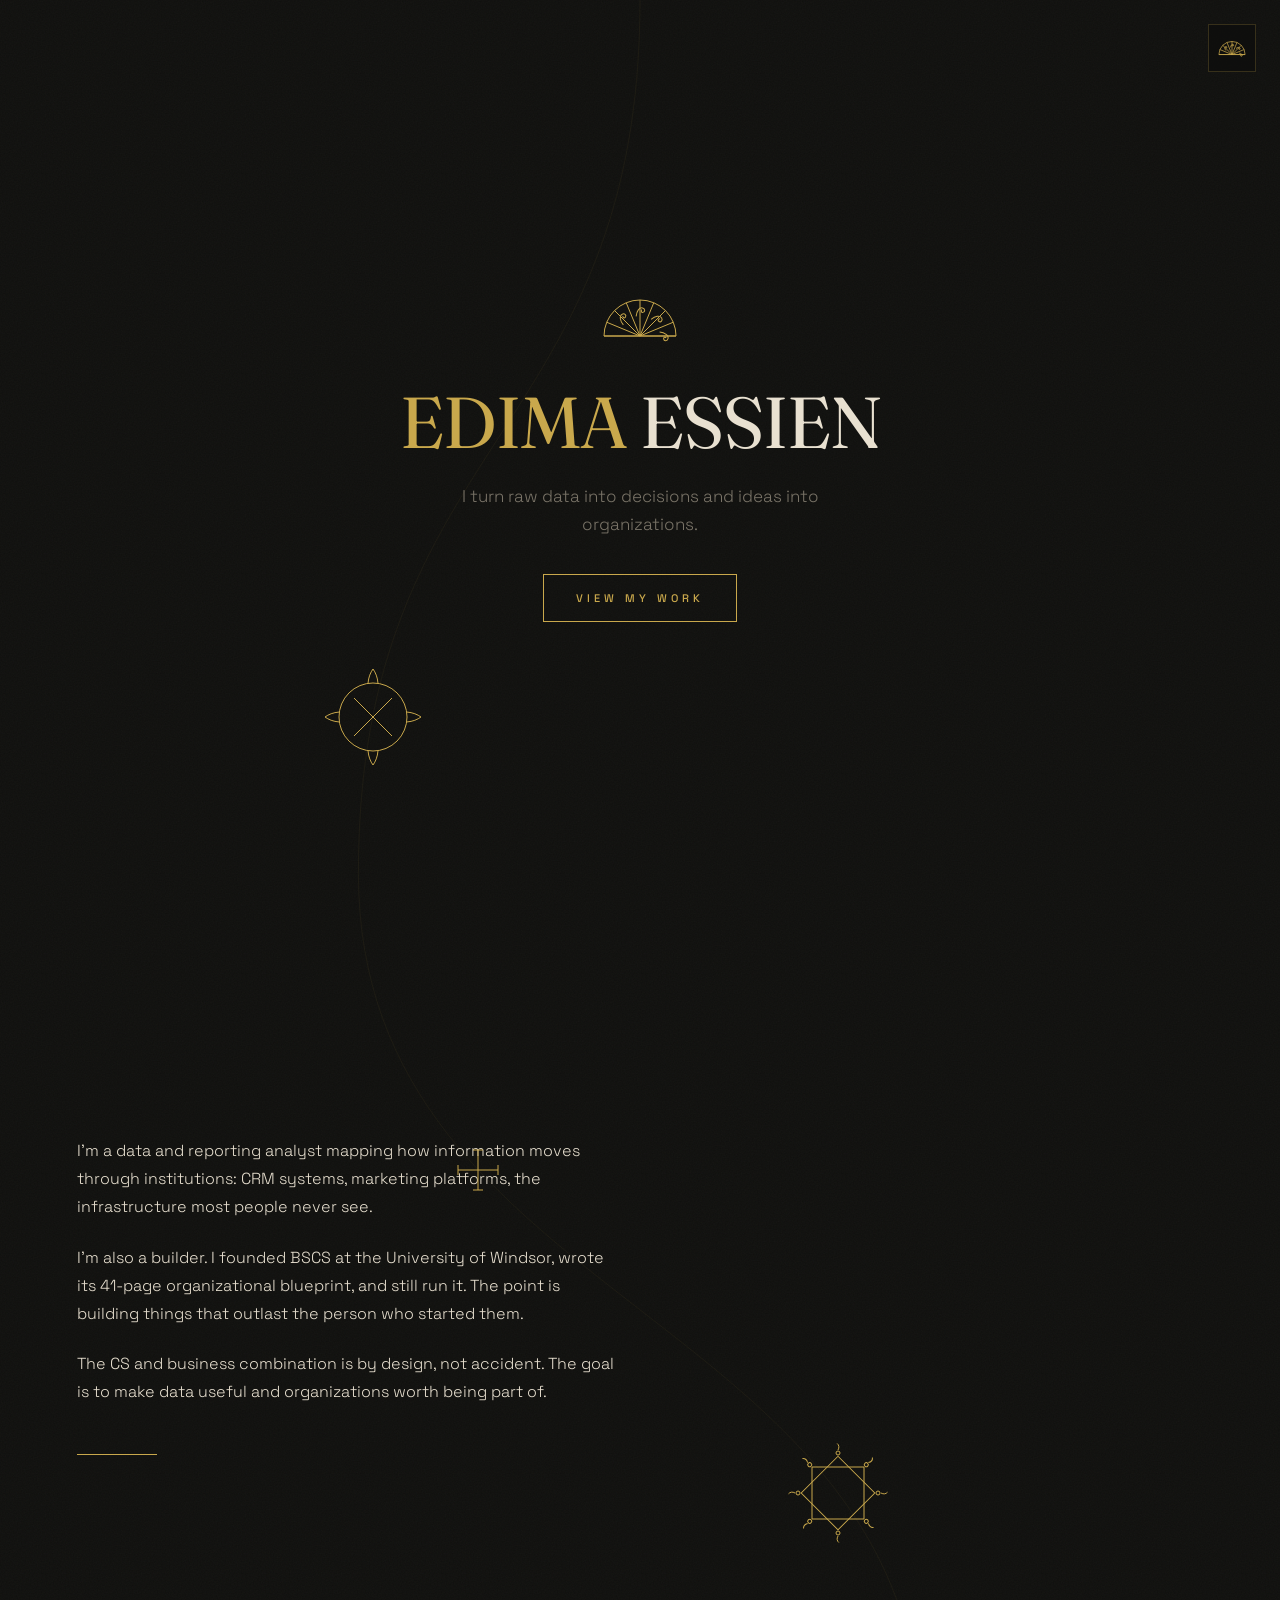
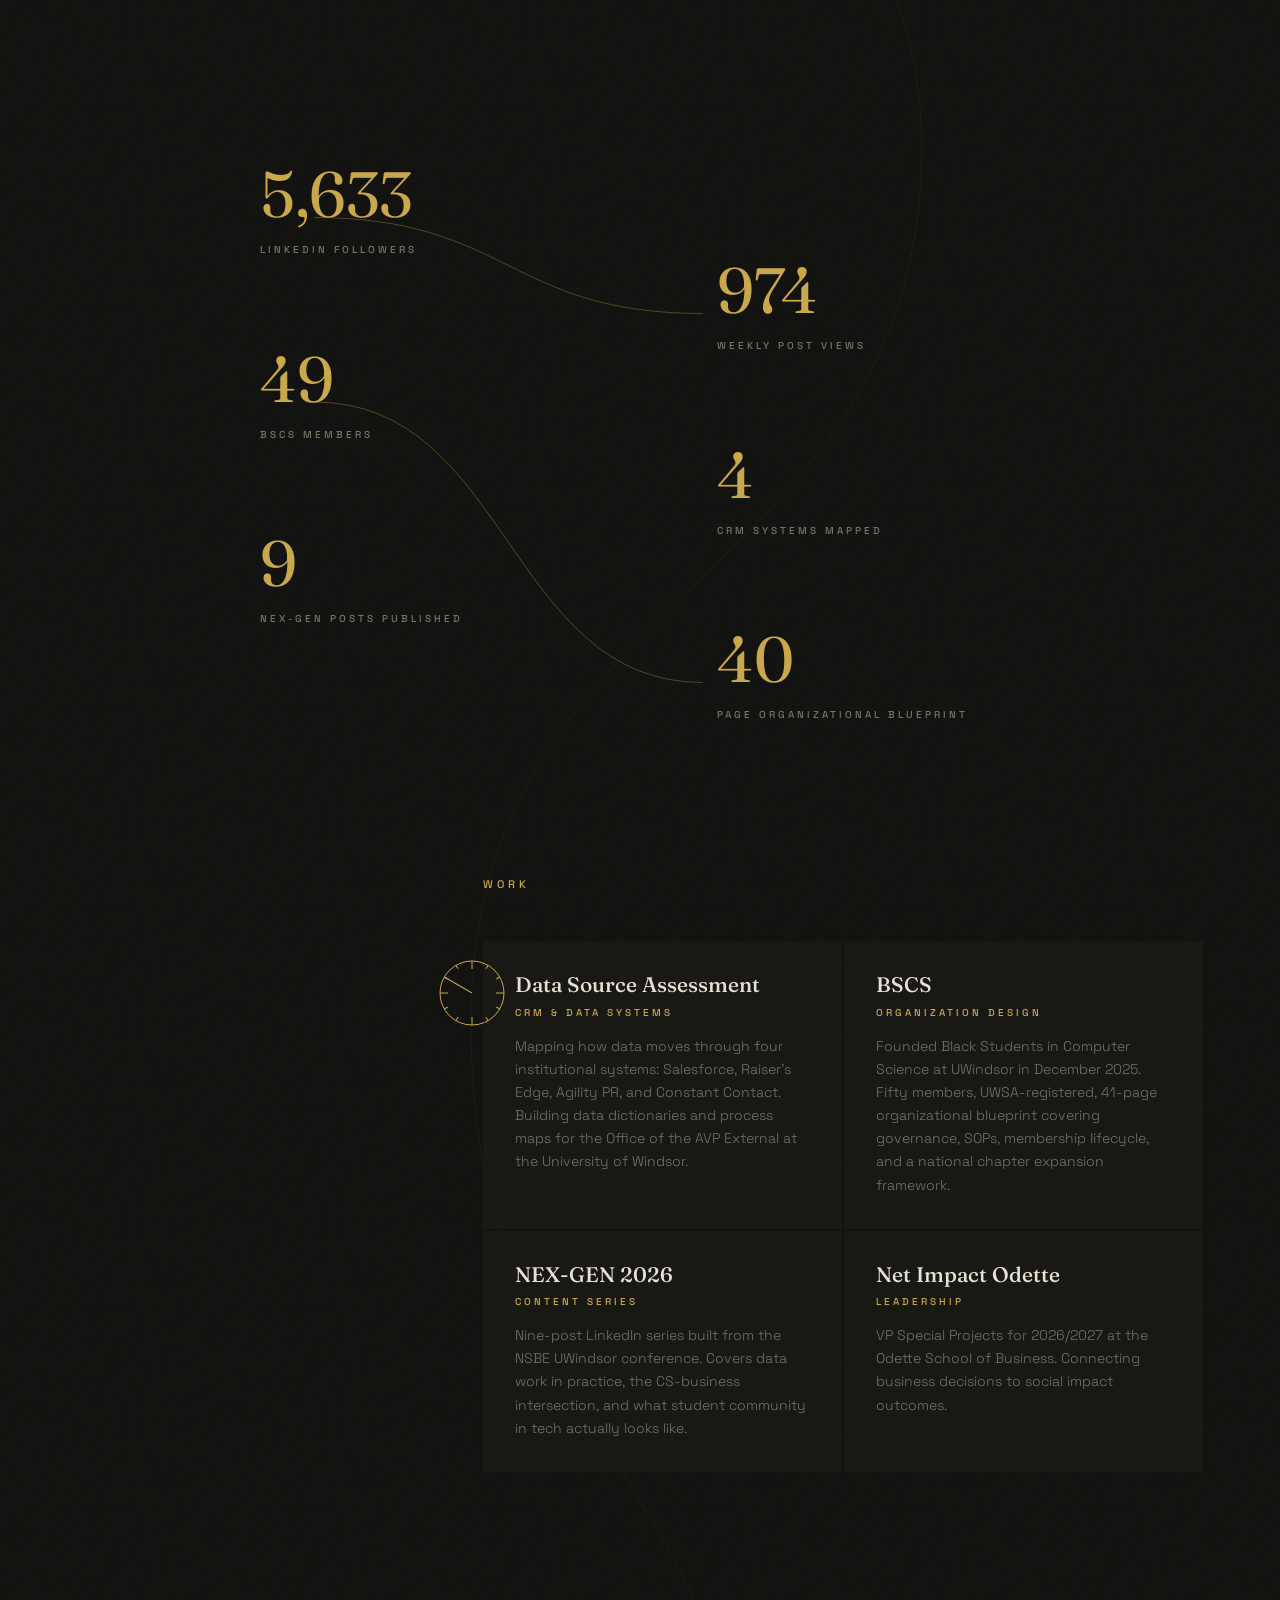
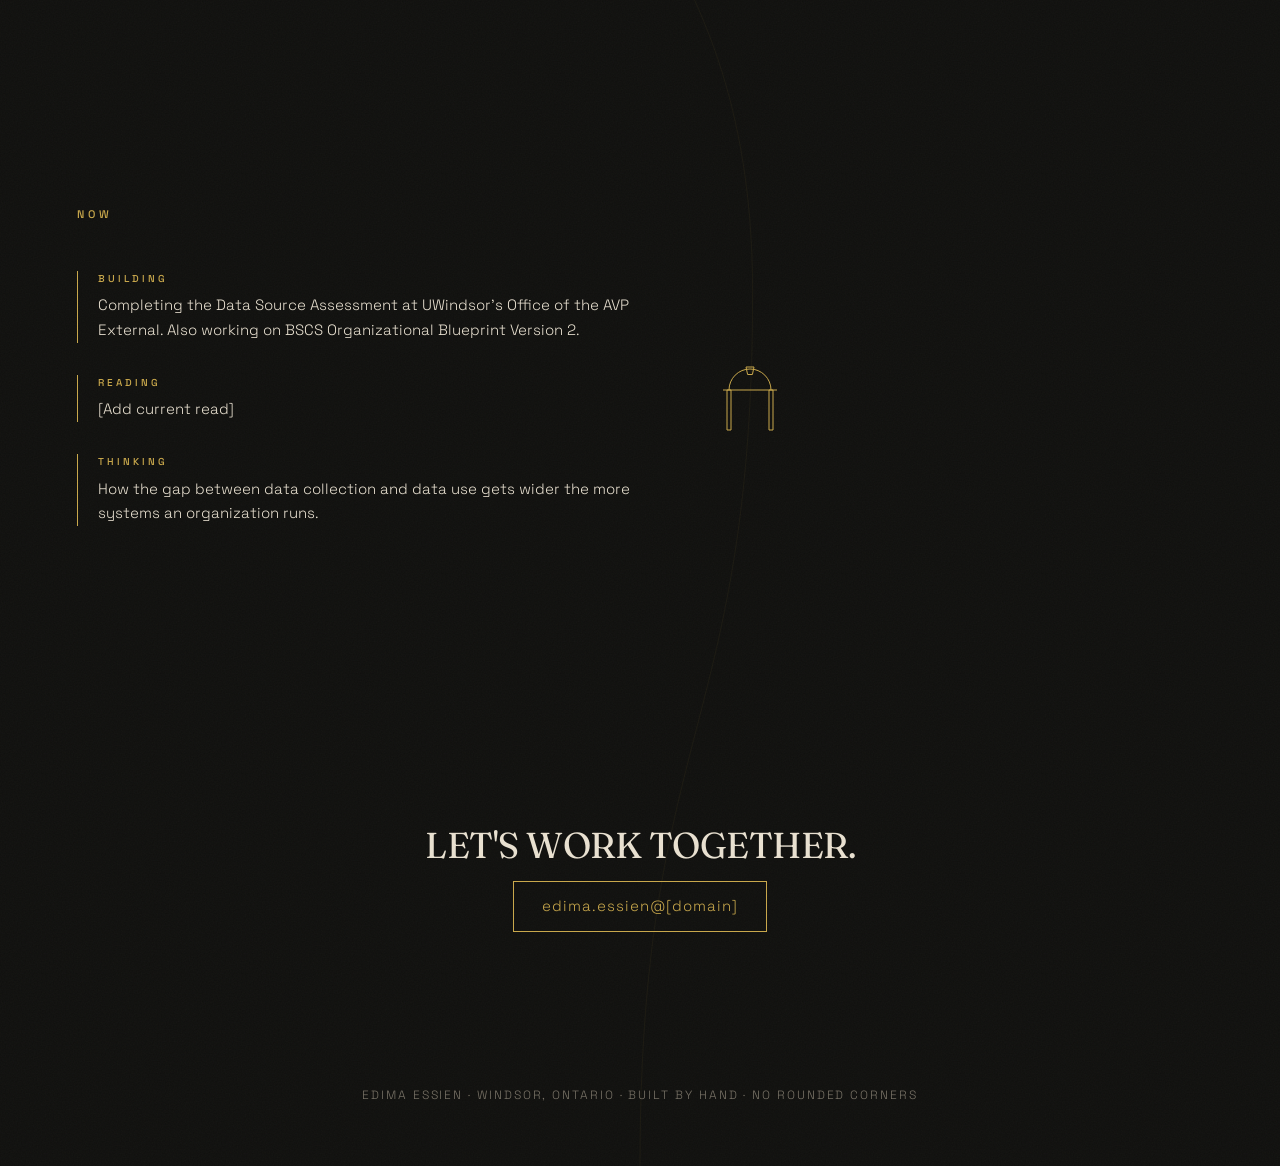
==== index.html @ 9f4f2f3f "Add files via upload" ====
<!DOCTYPE html>
<html lang="en">
<head>
<meta charset="UTF-8">
<meta name="viewport" content="width=device-width, initial-scale=1.0">
<title>Edima Essien — Data &amp; Strategy</title>
<meta name="description" content="Edima Essien. Data & Reporting Analyst, founder of BSCS, BComm Honours + Computer Science Co-op at the University of Windsor.">
<link rel="preconnect" href="https://fonts.googleapis.com">
<link rel="preconnect" href="https://fonts.gstatic.com" crossorigin>
<link rel="stylesheet" href="style.css">
<link href="https://fonts.googleapis.com/css2?family=Fraunces:ital,opsz,wght@0,9..144,300;0,9..144,400;0,9..144,500;0,9..144,600;1,9..144,300;1,9..144,400;1,9..144,500&family=Space+Grotesk:wght@300;400;500;600&display=swap" rel="stylesheet">
<style>
  :root{
    --bg:#0F0F0D;
    --gold:#C9A84C;
    --ink:#E8E0D0;
    --dim:#7A7468;
    --card:#181814;
    --card-hover:#1E1E18;
  }
  *,*::before,*::after{box-sizing:border-box;border-radius:0 !important;}
  html{scroll-behavior:smooth;}
  body{
    margin:0;
    background-color:var(--bg);
    /* grain — exact spec */
    background-image:url("data:image/svg+xml,%3Csvg xmlns='http://www.w3.org/2000/svg' width='200' height='200'%3E%3Cfilter id='n'%3E%3CfeTurbulence type='fractalNoise' baseFrequency='0.75' numOctaves='4' stitchTiles='stitch'/%3E%3C/filter%3E%3Crect width='200' height='200' filter='url(%23n)' opacity='0.035'/%3E%3C/svg%3E");
    background-repeat:repeat;
    background-size:200px 200px;
    color:var(--ink);
    font-family:'Space Grotesk',sans-serif;
    font-weight:300;
    font-size:16px;
    line-height:1.65;
    overflow-x:hidden;
  }
  ::selection{background:var(--gold);color:var(--bg);}
  a{color:var(--gold);text-decoration:none;}
  :focus-visible{outline:1px solid var(--gold);outline-offset:4px;}

  /* ================= ORNAMENTS ================= */
  /* spine-mounted ornaments: hidden until activated; every stroked element
     carries pathLength="100" and an inline per-element transition that
     encodes its draw delay + duration, so each ornament stages itself. */
  #ornament-layer{
    position:absolute;top:0;left:0;width:100%;height:0;
    z-index:2;pointer-events:none;
  }
  .ornament{
    position:absolute;
    transform:translate(-50%,-50%);
    opacity:0;
  }
  .ornament.active{opacity:1;}
  .ornament svg, .o-inflow svg{width:100%;height:100%;display:block;overflow:visible;}
  .ornament .dr, .o-inflow .dr{
    stroke-dasharray:100;
    stroke-dashoffset:100;
  }
  .ornament.active .dr, .o-inflow.active .dr{
    stroke-dashoffset:0;
  }
  #ornament-about{width:72px;height:72px;}
  #ornament-work{width:76px;height:76px;}
  #ornament-now{width:70px;height:70px;}
  #ornament-contact{width:70px;height:70px;}
  /* hero ornament: in document flow, draws on load */
  #ornament-hero{width:80px;height:80px;margin:0 auto 28px;opacity:1;}

  /* ================= LAYOUT ================= */
  #page-content{position:relative;z-index:1;}
  section{
    display:flex;
    align-items:center;
    min-height:88vh;
    padding:9vh 6vw;
  }
  section[data-align="left"]{justify-content:flex-start;}
  section[data-align="right"]{justify-content:flex-end;}
  section[data-align="center"]{justify-content:center;}

  .label{
    font-size:11px;font-weight:500;letter-spacing:4px;
    color:var(--gold);margin:0 0 48px;text-transform:uppercase;
  }

  /* ================= HERO ================= */
  #hero{
    min-height:100dvh;
    flex-direction:column;
    justify-content:center;
    text-align:center;
  }
  #hero h1{
    font-family:'Fraunces',serif;
    font-optical-sizing:auto;
    font-weight:400;
    font-size:clamp(40px,9.5vw,72px);
    letter-spacing:-1px;
    line-height:1;
    margin:0;
    white-space:nowrap;
  }
  #hero h1 .nm{display:inline-block;}
  #hero h1 .nm-l{color:var(--gold);animation:fromCenterL .7s ease-out both;}
  #hero h1 .nm-r{color:var(--ink);animation:fromCenterR .7s ease-out both;}
  @keyframes fromCenterL{from{opacity:0;transform:translateX(36px);}to{opacity:1;transform:translateX(0);}}
  @keyframes fromCenterR{from{opacity:0;transform:translateX(-36px);}to{opacity:1;transform:translateX(0);}}
  .tagline{
    margin:24px auto 0;
    max-width:460px;
    font-size:17px;
    color:var(--dim);
    animation:fadeUp .7s ease-out .5s both;
  }
  .cta{
    display:inline-block;
    margin-top:36px;
    font-size:11px;font-weight:500;letter-spacing:4px;
    border:1px solid var(--gold);
    color:var(--gold);
    padding:14px 32px;
    background:transparent;
    transition:background 160ms ease,color 160ms ease;
    animation:fadeUp .7s ease-out .9s both;
  }
  .cta:hover{background:var(--gold);color:var(--bg);}
  @keyframes fadeUp{from{opacity:0;transform:translateY(16px);}to{opacity:1;transform:translateY(0);}}

  /* ================= ABOUT ================= */
  #about .inner{max-width:540px;}
  #about p{margin:0 0 1.4em;font-size:16px;line-height:1.75;}
  #about p:last-of-type{margin-bottom:0;}
  .rule{
    width:80px;height:1px;border:0;
    background:var(--gold);opacity:.2;
    margin:48px 0 0;
  }

  /* ================= STATS ================= */
  #stats{min-height:60vh;padding-top:6vh;padding-bottom:6vh;}
  .stats-wrap{
    position:relative;
    width:min(760px,100%);
    display:flex;
    gap:clamp(48px,12vw,160px);
  }
  #stats-connectors{
    position:absolute;top:0;left:0;
    pointer-events:none;overflow:visible;z-index:0;
  }
  #stats-connectors path{
    stroke:var(--gold);stroke-width:1;fill:none;opacity:.35;
    stroke-dasharray:100;stroke-dashoffset:100;
  }
  #stats-connectors.active path{
    stroke-dashoffset:0;
    transition:stroke-dashoffset .9s ease-out .35s;
  }
  .scol{display:flex;flex-direction:column;gap:72px;flex:1;position:relative;z-index:1;}
  .scol-2{margin-top:96px;} /* column 2 offset down by half a row */
  .stat .numline{white-space:nowrap;}
  .stat .num,.stat .suf{
    font-family:'Fraunces',serif;font-weight:400;
    font-size:64px;line-height:1;color:var(--gold);
  }
  .stat .suf{opacity:0;transition:opacity .3s ease;}
  .stat.done .suf{opacity:1;} /* + appears only after the count completes */
  .slabel{
    margin:10px 0 0;font-size:10px;font-weight:500;
    letter-spacing:3px;color:var(--dim);text-transform:uppercase;
  }
  #ornament-stats{width:48px;height:48px;}

  /* ================= WORK ================= */
  #work .inner{width:min(720px,100%);}
  .grid{
    display:grid;
    grid-template-columns:1fr 1fr;
    gap:2px; /* the gaps ARE the borders */
  }
  .card{
    background:var(--card);
    padding:32px;
    position:relative;
    transition:background .25s ease;
  }
  .card:hover{background:var(--card-hover);}
  .card::after{
    content:"";
    position:absolute;inset:0;
    border:1px solid var(--gold);
    opacity:0;
    pointer-events:none;
    clip-path:polygon(50% 50%,0 0,0 0,0 0,0 0,0 0);
  }
  .card:hover::after{opacity:1;animation:trace .4s linear forwards;}
  @keyframes trace{
    0%  {clip-path:polygon(50% 50%,0 0,0 0,0 0,0 0,0 0);}
    25% {clip-path:polygon(50% 50%,0 0,100% 0,100% 0,100% 0,100% 0);}
    50% {clip-path:polygon(50% 50%,0 0,100% 0,100% 100%,100% 100%,100% 100%);}
    75% {clip-path:polygon(50% 50%,0 0,100% 0,100% 100%,0 100%,0 100%);}
    100%{clip-path:polygon(50% 50%,0 0,100% 0,100% 100%,0 100%,0 0);}
  }
  .card h3{
    font-family:'Fraunces',serif;font-weight:500;
    font-size:21px;color:var(--ink);margin:0;
  }
  .card .cat{
    font-size:10px;font-weight:500;letter-spacing:3px;
    color:var(--gold);margin:8px 0 14px;text-transform:uppercase;
  }
  .card p{font-size:14px;color:var(--dim);line-height:1.65;margin:0;}

  /* ================= NOW ================= */
  #now .inner{max-width:560px;width:100%;}
  .now-item{
    border-left:1px solid var(--gold);
    padding-left:20px;
    margin-bottom:32px;
  }
  .now-item:last-child{margin-bottom:0;}
  .now-item .nlabel{
    font-size:10px;font-weight:500;letter-spacing:3px;
    color:var(--gold);margin:0 0 6px;text-transform:uppercase;
  }
  .now-item .ntext{font-size:15px;color:var(--ink);margin:0;}

  /* ================= CONTACT ================= */
  #contact{
    flex-direction:column;
    justify-content:center;
    text-align:center;
    min-height:0;
    padding-top:64px;
    padding-bottom:64px;
  }
  #contact h2{
    font-family:'Fraunces',serif;font-weight:400;
    font-size:36px;letter-spacing:-.5px;
    color:var(--ink);margin:0 0 16px;
  }
  .email{
    display:inline-block;
    font-size:15px;letter-spacing:1px;
    border:1px solid var(--gold);
    color:var(--gold);
    padding:12px 28px;
    transition:background 160ms ease,color 160ms ease;
  }
  .email:hover{background:var(--gold);color:var(--bg);}

  footer{
    position:relative;z-index:1;text-align:center;
    padding:10vh 6vw 60px;font-size:12px;
    letter-spacing:.16em;text-transform:uppercase;color:var(--dim);
  }

  /* ================= SCROLL ENTRANCE ================= */
  html.js .rv{
    opacity:0;
    transform:translateY(24px);
    transition:opacity .7s ease-out,transform .7s ease-out;
  }
  html.js section.in .rv{
    opacity:1;
    transform:translateY(0);
  }

  /* ================= MOBILE ================= */
  @media (max-width:767px){
    #live-spine{stroke-width:1px;}
    .ornament{transform:translate(-50%,-50%) scale(.72);}
    #ornament-hero{width:64px;height:64px;}
    section{padding-left:22vw;padding-right:5vw;min-height:0;padding-top:12vh;padding-bottom:12vh;}
    section[data-align]{justify-content:flex-start;}
    #hero{min-height:100dvh;align-items:flex-start;text-align:left;padding-left:22vw;}
    #hero h1{white-space:normal;}
    #ornament-hero{margin:0 0 28px;}
    .tagline{margin-left:0;}
    .grid{grid-template-columns:1fr;}
    .stat .num,.stat .suf{font-size:44px;}
    .scol{gap:48px;}
    .scol-2{margin-top:64px;}
    .stats-wrap{gap:28px;}
    #contact{align-items:flex-start;text-align:left;}
  }
  @media (max-width:520px){
    section{padding-left:18vw;}
    #hero{padding-left:18vw;}
  }
  @media (prefers-reduced-motion:reduce){
    html{scroll-behavior:auto;}
    .nm-l,.nm-r,.tagline,.cta{animation:none !important;}
    .ornament,.o-inflow{opacity:1 !important;}
    .ornament .dr,.o-inflow .dr{
      stroke-dashoffset:0 !important;
      transition:none !important;
    }
    html.js .rv{opacity:1;transform:none;transition:none;}
    #stats-connectors path{stroke-dashoffset:0 !important;transition:none !important;}
    .stat .suf{transition:none;}
    .card:hover::after{animation:none;clip-path:none;}
  }
</style>
</head>
<body>

<svg id="spine" style="position:absolute;top:0;left:0;width:100%;pointer-events:none;z-index:0;overflow:visible" aria-hidden="true">
  <path id="ghost-spine" fill="none" stroke="#C9A84C" stroke-width="1" opacity="0.06" d=""/>
  <path id="live-spine" fill="none" stroke="#C9A84C" stroke-width="1.5" d=""/>
</svg>

<div id="ornament-layer" aria-hidden="true">
  <div class="ornament" id="ornament-about"></div>
  <div class="ornament" id="ornament-stats"></div>
  <div class="ornament" id="ornament-work"></div>
  <div class="ornament" id="ornament-now"></div>
  <div class="ornament" id="ornament-contact"></div>
</div>

<main id="page-content" style="position:relative;z-index:1">

  <!-- HERO -->
  <section id="hero" data-align="center">
    <div class="o-inflow" id="ornament-hero" aria-hidden="true"></div>
    <h1><span class="nm nm-l">EDIMA</span> <span class="nm nm-r">ESSIEN</span></h1>
    <p class="tagline">I turn raw data into decisions and ideas into organizations.</p>
    <a class="cta" href="#work">VIEW MY WORK</a>
  </section>

  <!-- ABOUT -->
  <section id="about" data-align="left">
    <div class="inner">
      <p class="rv">I'm a data and reporting analyst mapping how information moves through institutions: CRM systems, marketing platforms, the infrastructure most people never see.</p>
      <p class="rv">I'm also a builder. I founded BSCS at the University of Windsor, wrote its 41-page organizational blueprint, and still run it. The point is building things that outlast the person who started them.</p>
      <p class="rv">The CS and business combination is by design, not accident. The goal is to make data useful and organizations worth being part of.</p>
      <hr class="rule rv">
    </div>
  </section>

  <!-- STATS -->
  <section id="stats" data-align="center">
    <div class="stats-wrap">
      <svg id="stats-connectors" aria-hidden="true" xmlns="http://www.w3.org/2000/svg"></svg>
      <div class="scol scol-1">
        <div class="stat rv" id="s-followers" data-target="5786">
          <p class="numline"><span class="num">0</span><span class="suf"></span></p>
          <p class="slabel">LinkedIn Followers</p>
        </div>
        <div class="stat rv" id="s-members" data-target="50">
          <p class="numline"><span class="num">0</span><span class="suf">+</span></p>
          <p class="slabel">BSCS Members</p>
        </div>
        <div class="stat rv" id="s-nexgen" data-target="9">
          <p class="numline"><span class="num">0</span><span class="suf"></span></p>
          <p class="slabel">NEX-GEN Posts Published</p>
        </div>
      </div>
      <div class="scol scol-2">
        <div class="stat rv" id="s-views" data-target="1000">
          <p class="numline"><span class="num">0</span><span class="suf">+</span></p>
          <p class="slabel">Weekly Post Views</p>
        </div>
        <div class="stat rv" id="s-crm" data-target="4">
          <p class="numline"><span class="num">0</span><span class="suf"></span></p>
          <p class="slabel">CRM Systems Mapped</p>
        </div>
        <div class="stat rv" id="s-blueprint" data-target="41">
          <p class="numline"><span class="num">0</span><span class="suf"></span></p>
          <p class="slabel">Page Organizational Blueprint</p>
        </div>
      </div>
    </div>
  </section>

  <!-- WORK -->
  <section id="work" data-align="right">
    <div class="inner">
      <p class="label rv">Work</p>
      <div class="grid">
        <div class="card rv">
          <h3>Data Source Assessment</h3>
          <p class="cat">CRM &amp; Data Systems</p>
          <p>Mapping how data moves through four institutional systems: Salesforce, Raiser's Edge, Agility PR, and Constant Contact. Building data dictionaries and process maps for the Office of the AVP External at the University of Windsor.</p>
        </div>
        <div class="card rv">
          <h3>BSCS</h3>
          <p class="cat">Organization Design</p>
          <p>Founded Black Students in Computer Science at UWindsor in December 2025. Fifty members, UWSA-registered, 41-page organizational blueprint covering governance, SOPs, membership lifecycle, and a national chapter expansion framework.</p>
        </div>
        <div class="card rv">
          <h3>NEX-GEN 2026</h3>
          <p class="cat">Content Series</p>
          <p>Nine-post LinkedIn series built from the NSBE UWindsor conference. Covers data work in practice, the CS-business intersection, and what student community in tech actually looks like.</p>
        </div>
        <div class="card rv">
          <h3>Net Impact Odette</h3>
          <p class="cat">Leadership</p>
          <p>VP Special Projects for 2026/2027 at the Odette School of Business. Connecting business decisions to social impact outcomes.</p>
        </div>
      </div>
    </div>
  </section>

  <!-- NOW -->
  <section id="now" data-align="left">
    <div class="inner">
      <p class="label rv">Now</p>
      <div class="now-item rv">
        <p class="nlabel">Building</p>
        <p class="ntext">Completing the Data Source Assessment at UWindsor's Office of the AVP External. Also working on BSCS Organizational Blueprint Version 2.</p>
      </div>
      <div class="now-item rv">
        <p class="nlabel">Reading</p>
        <p class="ntext">[Add current read]</p>
      </div>
      <div class="now-item rv">
        <p class="nlabel">Thinking</p>
        <p class="ntext">How the gap between data collection and data use gets wider the more systems an organization runs.</p>
      </div>
    </div>
  </section>

  <!-- CONTACT -->
  <section id="contact" data-align="center">
    <h2 class="rv">LET'S WORK TOGETHER.</h2>
    <a class="email rv" href="mailto:">edima.essien@[domain]</a>
  </section>

</main>

<footer>Edima Essien · Windsor, Ontario · Built by hand · No rounded corners</footer>

<script>
(function(){
  document.documentElement.classList.add('js');

  var spine = document.getElementById('spine');
  var ghost = document.getElementById('ghost-spine');
  var live  = document.getElementById('live-spine');
  var reduced = window.matchMedia('(prefers-reduced-motion: reduce)').matches;
  var total = 0;

  /* ---------- PATH GENERATION ---------- */
  function generateSpinePath(totalHeight){
    var w = window.innerWidth;
    var mobile = w < 768;
    var cx = mobile ? w * 0.12 : w * 0.5;
    var amplitude = mobile ? w * 0.08 : w * 0.22;
    var sections = 5;
    var segH = totalHeight / sections;
    var d = 'M ' + cx + ' 0';
    var swings = [0, -1, 1, -0.6, 0.4, 0];
    for (var i = 0; i < sections; i++){
      var y1 = (i + 0.5) * segH;
      var y2 = (i + 1) * segH;
      var x1 = cx + amplitude * swings[i];
      var x2 = cx + amplitude * swings[i + 1];
      d += ' C ' + x1 + ' ' + y1 + ', ' + x2 + ' ' + y1 + ', ' + x2 + ' ' + y2;
    }
    return d;
  }

  /* ---------- ORNAMENT BUILDERS ----------
     Palladian core, botanical edges. 1px gold line work, fill none.
     Every stroked element: pathLength="100" + inline transition encoding
     its place in the draw sequence (delay, duration). */
  function attrs(delay, dur){
    return 'class="dr" pathLength="100" style="transition:stroke-dashoffset ' + dur + 'ms ease-out ' + delay + 'ms"';
  }
  function wrap(viewBox, inner){
    return '<svg viewBox="' + viewBox + '" xmlns="http://www.w3.org/2000/svg">' +
           '<g fill="none" stroke="#C9A84C" stroke-width="1">' + inner + '</g></svg>';
  }

  /* HERO: Palladian fan arch. semicircle r36, base at y=18, nine radials,
     acanthus curls in every other gap. whole thing draws in 1400ms. */
  function heroFan(){
    var s = '';
    s += '<path ' + attrs(0,1400) + ' d="M -36 18 A 36 36 0 0 1 36 18 L -36 18 Z"/>';
    for (var i = 0; i <= 8; i++){
      var a = i * 22.5 * Math.PI / 180;
      var x = (36 * Math.cos(a)).toFixed(2);
      var y = (18 - 36 * Math.sin(a)).toFixed(2);
      s += '<path ' + attrs(0,1400) + ' d="M 0 18 L ' + x + ' ' + y + '"/>';
    }
    var curl = 'M 0 -20 C 1.5 -25, 5 -28.5, 8 -27 C 10.5 -25.8, 10 -22.5, 7.5 -22.6 C 5.8 -22.7, 5.6 -24.6, 7 -25.4';
    [11.25, 56.25, 101.25, 146.25].forEach(function(theta){
      var rot = (90 - theta).toFixed(2);
      s += '<path ' + attrs(0,1400) + ' d="' + curl + '" transform="translate(0,18) rotate(' + rot + ')"/>';
    });
    return wrap('-40 -40 80 80', s);
  }

  /* ABOUT: botanical medallion. circle (0ms), X cross (300ms),
     four leaves one by one (500ms, 150ms stagger). */
  function aboutMedallion(){
    var s = '';
    s += '<circle ' + attrs(0,500) + ' r="34"/>';
    s += '<path ' + attrs(300,400) + ' d="M -19 -19 L 19 19"/>';
    s += '<path ' + attrs(300,400) + ' d="M -19 19 L 19 -19"/>';
    var leafA = 'M -5 -33.6 C -4.5 -40, -2.5 -44.5, 0 -48';
    var leafB = 'M 5 -33.6 C 4.5 -40, 2.5 -44.5, 0 -48';
    [0,90,180,270].forEach(function(r,i){
      var d = 500 + i * 150;
      s += '<g transform="rotate(' + r + ')">' +
           '<path ' + attrs(d,450) + ' d="' + leafA + '"/>' +
           '<path ' + attrs(d,450) + ' d="' + leafB + '"/></g>';
    });
    return wrap('-36 -36 72 72', s);
  }

  /* WORK: two overlapping 52px squares (eight-pointed star), botanical
     dot + curl at each of the eight points. sq1 0ms, sq2 300ms, points 700ms+80i. */
  function workStar(){
    var s = '';
    s += '<rect ' + attrs(0,500) + ' x="-26" y="-26" width="52" height="52"/>';
    s += '<rect ' + attrs(300,500) + ' x="-26" y="-26" width="52" height="52" transform="rotate(45)"/>';
    for (var i = 0; i < 8; i++){
      var d = 700 + i * 80;
      s += '<g transform="rotate(' + (i * 45) + ')">' +
           '<circle ' + attrs(d,300) + ' cx="0" cy="-40" r="2"/>' +
           '<path ' + attrs(d,300) + ' d="M 0 -43 C 1.5 -45.5, 1 -48, -0.8 -49.5"/></g>';
    }
    return wrap('-38 -38 76 76', s);
  }

  /* NOW: sundial. circle (0ms), 12 ticks staggered from 200ms
     (long at 12/3/6/9), gnomon at 10 o'clock (800ms, 600ms reveal). */
  function nowSundial(){
    var s = '';
    s += '<circle ' + attrs(0,500) + ' r="32"/>';
    for (var i = 0; i < 12; i++){
      var inner = (i % 3 === 0) ? -24 : -28;
      s += '<path ' + attrs(200 + i * 50, 250) + ' d="M 0 -32 L 0 ' + inner + '" transform="rotate(' + (i * 30) + ')"/>';
    }
    s += '<path ' + attrs(800,600) + ' d="M 0 0 L 0 -32" transform="rotate(300)"/>';
    return wrap('-35 -35 70 70', s);
  }

  /* CONTACT: Palladian doorway. columns (0ms), lintel (300ms),
     arch (500ms, 600ms ease-out), keystone (900ms). */
  function contactDoorway(){
    var s = '';
    s += '<rect ' + attrs(0,450) + ' x="-23" y="-10" width="4" height="40"/>';
    s += '<rect ' + attrs(0,450) + ' x="19" y="-10" width="4" height="40"/>';
    s += '<path ' + attrs(300,300) + ' d="M -27 -10 L 27 -10"/>';
    s += '<path ' + attrs(500,600) + ' d="M -21 -10 A 21 21 0 0 1 21 -10"/>';
    s += '<path ' + attrs(900,350) + ' d="M -4 -33 L 4 -33 L 2.4 -25.5 L -2.4 -25.5 Z"/>';
    return wrap('-35 -35 70 70', s);
  }

  /* STATS: surveyor's cross. two perpendicular 40px lines,
     tick marks at each end. draws on scroll entry. */
  function surveyorCross(){
    var s = '';
    s += '<path ' + attrs(0,500) + ' d="M -20 0 L 20 0"/>';
    s += '<path ' + attrs(120,500) + ' d="M 0 -20 L 0 20"/>';
    var ticks = ['M 20 -5 L 20 5','M -20 -5 L -20 5','M -5 -20 L 5 -20','M -5 20 L 5 20'];
    ticks.forEach(function(t,i){
      s += '<path ' + attrs(450 + i*100, 300) + ' d="' + t + '"/>';
    });
    return wrap('-24 -24 48 48', s);
  }

  var heroOrn = document.getElementById('ornament-hero');
  heroOrn.innerHTML = heroFan();
  var spineOrnaments = {
    about:   { el: document.getElementById('ornament-about'),   build: aboutMedallion },
    stats:   { el: document.getElementById('ornament-stats'),   build: surveyorCross },
    work:    { el: document.getElementById('ornament-work'),    build: workStar },
    now:     { el: document.getElementById('ornament-now'),     build: nowSundial },
    contact: { el: document.getElementById('ornament-contact'), build: contactDoorway }
  };
  Object.keys(spineOrnaments).forEach(function(key){
    spineOrnaments[key].el.innerHTML = spineOrnaments[key].build();
  });

  /* ---------- ORNAMENT ACTIVATION (spine thresholds) ---------- */
  var ornamentThresholds = { about: 0.16, stats: 0.26, work: 0.36, now: 0.62, contact: 0.84 };
  var activated = new Set();
  function updateOrnaments(progress){
    Object.entries(ornamentThresholds).forEach(function(entry){
      var key = entry[0], threshold = entry[1];
      if (progress >= threshold && !activated.has(key)){
        activated.add(key);
        spineOrnaments[key].el.classList.add('active');
      }
    });
  }

  /* each spine ornament centered on the path at its threshold depth */
  function placeOrnaments(){
    Object.keys(ornamentThresholds).forEach(function(key){
      var el = spineOrnaments[key].el;
      var half = (el.offsetWidth || 76) / 2;
      var len = total * ornamentThresholds[key];
      len = Math.max(len, half + 14);
      len = Math.min(len, total - 4);
      var p = live.getPointAtLength(len);
      el.style.left = p.x + 'px';
      el.style.top  = p.y + 'px';
    });
  }

  /* ---------- BUILD + SCROLL DRAW ---------- */
  function currentProgress(){
    var max = document.documentElement.scrollHeight - window.innerHeight;
    if (max <= 0) return 1;
    return Math.min(1, Math.max(0, window.scrollY / max));
  }

  function build(){
    spine.setAttribute('height', 0);
    var h = document.documentElement.scrollHeight;
    var path = generateSpinePath(h);
    live.setAttribute('d', path);
    ghost.setAttribute('d', path);
    spine.setAttribute('height', h);
    total = live.getTotalLength();
    live.style.strokeDasharray = total;
    placeOrnaments();
    drawConnectors();
    if (reduced){
      live.style.strokeDashoffset = 0;
      Object.keys(spineOrnaments).forEach(function(key){
        activated.add(key);
        spineOrnaments[key].el.classList.add('active');
      });
    } else {
      var p = currentProgress();
      live.style.strokeDashoffset = total * (1 - p);
      updateOrnaments(p);
    }
  }

  window.addEventListener('scroll', function(){
    if (reduced || !total) return;
    var progress = currentProgress();
    live.style.strokeDashoffset = total * (1 - progress);
    updateOrnaments(progress);
  }, { passive: true });

  var resizeTimer = null;
  window.addEventListener('resize', function(){
    clearTimeout(resizeTimer);
    resizeTimer = setTimeout(build, 160);
  });

  /* ---------- GLOBAL SCROLL ENTRANCE ---------- */
  var observed = ['about','stats','work','now','contact'].map(function(id){
    return document.getElementById(id);
  });
  observed.forEach(function(sec){
    Array.prototype.forEach.call(sec.querySelectorAll('.rv'), function(el, i){
      el.style.transitionDelay = (i * 90) + 'ms';
    });
  });
  if (reduced){
    observed.forEach(function(sec){ sec.classList.add('in'); });
    statsEnter();
  } else if ('IntersectionObserver' in window){
    var io = new IntersectionObserver(function(entries){
      entries.forEach(function(entry){
        if (entry.isIntersecting){
          entry.target.classList.add('in');
          if (entry.target.id === 'stats') statsEnter();
          io.unobserve(entry.target);
        }
      });
    }, { threshold: 0.08 });
    observed.forEach(function(sec){ io.observe(sec); });
  } else {
    observed.forEach(function(sec){ sec.classList.add('in'); });
    statsEnter();
  }

  /* ---------- STATS: connectors + count-up ---------- */
  /* thin gold connector lines between related pairs:
     followers <-> weekly views, BSCS members <-> blueprint pages */
  function drawConnectors(){
    var svg = document.getElementById('stats-connectors');
    var wrapEl = document.querySelector('.stats-wrap');
    if (!svg || !wrapEl) return;
    var c = wrapEl.getBoundingClientRect();
    svg.setAttribute('width', c.width);
    svg.setAttribute('height', c.height);
    svg.setAttribute('viewBox', '0 0 ' + c.width + ' ' + c.height);
    var pairs = [['s-followers','s-views'], ['s-members','s-blueprint']];
    var out = '';
    pairs.forEach(function(pair){
      var a = document.getElementById(pair[0]).querySelector('.num').getBoundingClientRect();
      var b = document.getElementById(pair[1]).querySelector('.num').getBoundingClientRect();
      var sx = a.right - c.left + 14, sy = a.top + a.height/2 - c.top;
      var ex = b.left - c.left - 14,  ey = b.top + b.height/2 - c.top;
      var mx = (sx + ex) / 2;
      out += '<path pathLength="100" d="M ' + sx.toFixed(1) + ' ' + sy.toFixed(1) +
             ' C ' + mx.toFixed(1) + ' ' + sy.toFixed(1) + ', ' +
             mx.toFixed(1) + ' ' + ey.toFixed(1) + ', ' +
             ex.toFixed(1) + ' ' + ey.toFixed(1) + '"/>';
    });
    svg.innerHTML = out;
  }

  var statsDone = false;
  function setFinal(el){
    var t = parseInt(el.dataset.target, 10);
    el.querySelector('.num').textContent = t.toLocaleString('en-US');
    el.classList.add('done');
  }
  function animateCount(el){
    var t = parseInt(el.dataset.target, 10);
    var num = el.querySelector('.num');
    var start = null;
    function step(ts){
      if (start === null) start = ts;
      var p = Math.min(1, (ts - start) / 1400);
      var e = 1 - Math.pow(1 - p, 3); /* ease-out */
      num.textContent = Math.round(t * e).toLocaleString('en-US');
      if (p < 1){ requestAnimationFrame(step); }
      else { el.classList.add('done'); } /* + appears only now */
    }
    requestAnimationFrame(step);
  }
  function statsEnter(){
    if (statsDone) return;
    statsDone = true;
    activated.add('stats');
    spineOrnaments.stats.el.classList.add('active');
    var conn = document.getElementById('stats-connectors');
    if (conn) conn.classList.add('active');
    var els = document.querySelectorAll('#stats .stat');
    Array.prototype.forEach.call(els, reduced ? setFinal : animateCount);
  }

  /* ---------- INIT ---------- */
  function init(){
    build();
    /* hero fan draws on load, 1400ms */
    requestAnimationFrame(function(){
      requestAnimationFrame(function(){
        heroOrn.classList.add('active');
      });
    });
  }
  window.addEventListener('DOMContentLoaded', init);
  window.addEventListener('load', build);
  if (document.fonts && document.fonts.ready){
    document.fonts.ready.then(function(){ setTimeout(build, 50); });
  }
  if (document.readyState !== 'loading') init();
})();
</script>
<!-- ============================================================
     GARDEN MAP NAVIGATION (cosmic) : shared component
     Paste this block just before </body> on every page.
     Requires style.css to be linked in <head>.
     ============================================================ -->
<button id="garden-trigger" aria-label="Open the garden map" aria-haspopup="dialog"></button>

<div id="garden-overlay" class="gm-overlay" role="dialog" aria-modal="true" aria-label="Garden map navigation">
  <canvas id="gm-canvas" aria-hidden="true"></canvas>
  <p class="gm-title">The Garden Map</p>
  <button id="garden-close" aria-label="Close the garden map">&times;</button>
  <svg id="garden-map" viewBox="0 0 600 800" preserveAspectRatio="xMidYMid meet" xmlns="http://www.w3.org/2000/svg"></svg>
</div>

<script>
/* ---------- page transitions (global) ---------- */
function navigateTo(url){
  var reduced = window.matchMedia('(prefers-reduced-motion: reduce)').matches;
  if (reduced){ window.location.href = url; return; }
  document.body.style.transition = 'opacity 400ms ease';
  document.body.style.opacity = 0;
  setTimeout(function(){ window.location.href = url; }, 400);
}

(function(){
  var reduced = window.matchMedia('(prefers-reduced-motion: reduce)').matches;
  var NS = 'http://www.w3.org/2000/svg';

  /* ---------- fade in on load ---------- */
  if (!reduced){
    document.body.style.opacity = '0';
    requestAnimationFrame(function(){
      document.body.style.transition = 'opacity 400ms ease';
      requestAnimationFrame(function(){ document.body.style.opacity = '1'; });
    });
  }

  /* ---------- the six destinations ---------- */
  var PAGES = [
    { key:'home',       label:'HOME',       url:'index.html',      swing: 0    },
    { key:'portfolio',  label:'PORTFOLIO',  url:'portfolio.html',  swing:-1    },
    { key:'resume',     label:'R\u00C9SUM\u00C9', url:'resume.html', swing: 1   },
    { key:'dashboard',  label:'DASHBOARD',  url:'dashboard.html',  swing:-0.7  },
    { key:'university', label:'UNIVERSITY', url:'university.html', swing: 0.7  },
    { key:'calendar',   label:'CALENDAR',   url:'calendar.html',   swing: 0    }
  ];

  /* ---------- ornament geometry ----------
     every element: class="dr", pathLength="100", and explicit fill="none".
     stroke only; nothing in the map ever fills. */
  function E(tag, a){
    var s = '<' + tag + ' class="dr" pathLength="100" fill="none"';
    for (var k in a) s += ' ' + k + '="' + a[k] + '"';
    return s + '/>';
  }
  function ornHome(){
    var s = E('path',{d:'M -36 18 A 36 36 0 0 1 36 18 L -36 18 Z'});
    for (var i = 0; i <= 8; i++){
      var a = i * 22.5 * Math.PI / 180;
      s += E('path',{d:'M 0 18 L ' + (36*Math.cos(a)).toFixed(2) + ' ' + (18 - 36*Math.sin(a)).toFixed(2)});
    }
    var curl = 'M 0 -20 C 1.5 -25, 5 -28.5, 8 -27 C 10.5 -25.8, 10 -22.5, 7.5 -22.6 C 5.8 -22.7, 5.6 -24.6, 7 -25.4';
    [11.25,56.25,101.25,146.25].forEach(function(t){
      s += E('path',{d:curl, transform:'translate(0,18) rotate(' + (90 - t).toFixed(2) + ')'});
    });
    return { span:88, inner:s };
  }
  function ornPortfolio(){
    var s = E('rect',{x:-26,y:-26,width:52,height:52});
    s += E('rect',{x:-26,y:-26,width:52,height:52,transform:'rotate(45)'});
    for (var i = 0; i < 8; i++){
      s += '<g transform="rotate(' + (i*45) + ')">'
         + E('circle',{cx:0,cy:-40,r:2})
         + E('path',{d:'M 0 -43 C 1.5 -45.5, 1 -48, -0.8 -49.5'})
         + '</g>';
    }
    return { span:104, inner:s };
  }
  function ornResume(){
    var s = E('circle',{r:34});
    s += E('path',{d:'M -19 -19 L 19 19'}) + E('path',{d:'M -19 19 L 19 -19'});
    [0,90,180,270].forEach(function(r){
      s += '<g transform="rotate(' + r + ')">'
         + E('path',{d:'M -5 -33.6 C -4.5 -40, -2.5 -44.5, 0 -48'})
         + E('path',{d:'M 5 -33.6 C 4.5 -40, 2.5 -44.5, 0 -48'})
         + '</g>';
    });
    return { span:104, inner:s };
  }
  function ornDashboard(){
    var s = E('path',{d:'M -28 14 L 28 14'});
    s += E('path',{d:'M -28 14 A 28 28 0 0 1 28 14'});
    [0,45,90,135,180].forEach(function(a){
      s += E('path',{d:'M 0 -28 L 0 -23', transform:'translate(0,14) rotate(' + (a - 90) + ')'});
    });
    s += E('path',{d:'M 0 0 L 0 -24', transform:'translate(0,14) rotate(-50)'});
    s += E('circle',{cx:0,cy:14,r:2.5});
    return { span:72, inner:s };
  }
  function ornUniversity(){
    var s = E('rect',{x:-23,y:-10,width:4,height:40});
    s += E('rect',{x:19,y:-10,width:4,height:40});
    s += E('path',{d:'M -27 -10 L 27 -10'});
    s += E('path',{d:'M -21 -10 A 21 21 0 0 1 21 -10'});
    s += E('path',{d:'M -4 -33 L 4 -33 L 2.4 -25.5 L -2.4 -25.5 Z'});
    return { span:70, inner:s };
  }
  function ornCalendar(){
    var s = E('circle',{r:32});
    for (var i = 0; i < 12; i++){
      s += E('path',{d:'M 0 -32 L 0 ' + (i % 3 === 0 ? -24 : -28), transform:'rotate(' + (i*30) + ')'});
    }
    s += E('path',{d:'M 0 0 L 0 -32', transform:'rotate(300)'});
    return { span:70, inner:s };
  }
  var ORN = {
    home: ornHome, portfolio: ornPortfolio, resume: ornResume,
    dashboard: ornDashboard, university: ornUniversity, calendar: ornCalendar
  };

  /* ---------- detect current page ---------- */
  var file = (window.location.pathname.split('/').pop() || 'index.html').toLowerCase();
  var current = 'home';
  PAGES.forEach(function(p){ if (p.url === file) current = p.key; });

  /* ---------- trigger ---------- */
  var trigger = document.getElementById('garden-trigger');
  (function(){
    var o = ORN[current]();
    var h = o.span / 2;
    trigger.innerHTML =
      '<svg viewBox="' + (-h) + ' ' + (-h) + ' ' + o.span + ' ' + o.span + '" xmlns="http://www.w3.org/2000/svg">' +
      '<g fill="none" stroke="#C9A84C" stroke-width="2">' + o.inner + '</g></svg>';
    Array.prototype.forEach.call(trigger.querySelectorAll('.dr'), function(el){
      el.style.strokeDasharray = 'none';
      el.style.strokeDashoffset = '0';
    });
  })();

  /* ---------- the map: spine logic between six nodes ---------- */
  var map = document.getElementById('garden-map');
  var CX = 300, AMP = 150, Y0 = 90, STEP = 124, NODE = 64;

  var nodesXY = PAGES.map(function(p, i){
    return { x: CX + AMP * p.swing, y: Y0 + i * STEP };
  });
  var d = 'M ' + nodesXY[0].x + ' ' + nodesXY[0].y;
  for (var i = 1; i < nodesXY.length; i++){
    var a = nodesXY[i-1], b = nodesXY[i];
    var ym = (a.y + b.y) / 2;
    d += ' C ' + a.x + ' ' + ym + ', ' + b.x + ' ' + ym + ', ' + b.x + ' ' + b.y;
  }

  /* the spiral path: three layered strokes on the same d, all fill="none" */
  var svgStr =
    '<path class="gm-glow" fill="none" d="' + d + '"/>' +
    '<path class="gm-coreglow" fill="none" d="' + d + '"/>' +
    '<path class="gm-thread" fill="none" d="' + d + '"/>';

  PAGES.forEach(function(p, i){
    var o = ORN[p.key]();
    var k = (NODE / o.span).toFixed(4);
    var pos = nodesXY[i];
    svgStr +=
      '<g class="gm-node' + (p.key === current ? ' current' : '') + '"' +
      ' transform="translate(' + pos.x + ',' + pos.y + ')"' +
      ' style="--dd:' + (900 + i*150) + 'ms;--ld:' + (1200 + i*100) + 'ms"' +
      ' role="link" tabindex="0" aria-label="' + p.label + '"' +
      ' data-url="' + p.url + '"' +
      ' onclick="navigateTo(\'' + p.url + '\')">' +
      /* burst layer sits outside the counter-rotating group so expanding
         circles never disturb its bounding box */
      '<g class="gm-burst"></g>' +
      '<g class="gm-upright">' +
      /* symmetric r=60 hit area keeps the fill-box center exactly on the
         path point, so the counter-rotation pivot is exact */
      '<circle r="60" fill="none" stroke="none" pointer-events="all"/>' +
      '<g class="gm-ornwrap"><g fill="none" stroke="#C9A84C" stroke-width="1" transform="scale(' + k + ')">' + o.inner + '</g></g>' +
      '<circle class="gm-base" r="4.5"/>' +
      '<text class="gm-label" y="50">' + p.label + '</text>' +
      '</g></g>';
  });
  map.innerHTML = svgStr;

  var glow = map.querySelector('.gm-glow');
  var coreglow = map.querySelector('.gm-coreglow');
  var pathLen = 2000;
  try { pathLen = glow.getTotalLength(); } catch(e){}

  /* ---------- supernova bursts ---------- */
  function burst(node, strong){
    if (reduced) return;
    var layer = node.querySelector('.gm-burst');
    [60, 80, 100].forEach(function(r, i){
      var c = document.createElementNS(NS, 'circle');
      c.setAttribute('r', r);
      c.setAttribute('fill', 'none');
      c.setAttribute('stroke', '#C9A84C');
      c.setAttribute('stroke-width', strong ? 2 : 1.25);
      c.style.opacity = '0';
      c.style.animation = 'gmNova 800ms ease-out ' + (i * 150) + 'ms forwards';
      layer.appendChild(c);
      setTimeout(function(){ if (c.parentNode) c.parentNode.removeChild(c); }, 1500 + i * 150);
    });
  }

  /* ---------- deep space canvas: nebula, star field, shooting stars ---------- */
  var overlay = document.getElementById('garden-overlay');
  var canvas = document.getElementById('gm-canvas');
  var ctx = canvas.getContext('2d');
  var stars = [], shoots = [], rafId = null, openT = 0, nextShoot = 0;

  function easeOut(t){ return 1 - Math.pow(1 - t, 3); }
  function clamp01(v){ return Math.min(1, Math.max(0, v)); }

  function sizeCanvas(){
    var dpr = Math.min(2, window.devicePixelRatio || 1);
    var w = overlay.clientWidth, h = overlay.clientHeight;
    canvas.width = w * dpr; canvas.height = h * dpr;
    ctx.setTransform(dpr, 0, 0, dpr, 0, 0);
    genStars(w, h);
  }
  function genStars(w, h){
    stars = [];
    var layers = [
      { n:140, r:[0.5,0.5], a:[0.2,0.4], p:[3000,5000] }, /* far */
      { n:100, r:[1,1],     a:[0.4,0.7], p:[1500,3000] }, /* mid */
      { n:60,  r:[1.5,2],   a:[0.8,1.0], p:[800,1500]  }  /* near */
    ];
    var cx = w/2, cy = h/2, reach = Math.hypot(w, h) * 0.62;
    layers.forEach(function(L){
      for (var i = 0; i < L.n; i++){
        var fx = Math.random() * w, fy = Math.random() * h;
        var dx = fx - cx, dy = fy - cy, m = Math.hypot(dx, dy) || 1;
        stars.push({
          fx: fx, fy: fy,
          ex: cx + dx/m * reach, ey: cy + dy/m * reach, /* warp-in start, beyond the edge */
          r: L.r[0] + Math.random() * (L.r[1] - L.r[0]),
          a: L.a[0] + Math.random() * (L.a[1] - L.a[0]),
          p: L.p[0] + Math.random() * (L.p[1] - L.p[0]),
          ph: Math.random() * Math.PI * 2,
          wd: Math.random() * 300,
          c: Math.random() < 0.5 ? '255,255,255' : '255,244,224' /* white / warm white */
        });
      }
    });
  }

  function paintNebula(t, w, h){
    var alpha = 0.4 * easeOut(clamp01((t - 100) / 600)); /* step 2: fade in */
    if (alpha <= 0) return;
    var dmax = Math.max(w, h);
    ctx.save();
    ctx.translate(w/2, h/2);
    ctx.rotate((t / 40000) * Math.PI * 2); /* one revolution every 40s */
    ctx.globalAlpha = alpha;
    if (ctx.createConicGradient){
      var g = ctx.createConicGradient(0, 0, 0);
      g.addColorStop(0.00, '#0F0F0D');
      g.addColorStop(0.10, '#1a0a2e');
      g.addColorStop(0.24, '#0F0F0D');
      g.addColorStop(0.38, '#0d1b2a');
      g.addColorStop(0.54, '#0F0F0D');
      g.addColorStop(0.70, '#2a1500');
      g.addColorStop(0.86, '#0F0F0D');
      g.addColorStop(1.00, '#0F0F0D');
      ctx.fillStyle = g;
      ctx.fillRect(-dmax, -dmax, dmax*2, dmax*2);
    } else {
      /* fallback: three slowly orbiting radial arms */
      [['#1a0a2e',0],['#0d1b2a',2.1],['#2a1500',4.2]].forEach(function(arm){
        var ax = Math.cos(arm[1]) * dmax * 0.3, ay = Math.sin(arm[1]) * dmax * 0.3;
        var rg = ctx.createRadialGradient(ax, ay, 0, ax, ay, dmax * 0.55);
        rg.addColorStop(0, arm[0]); rg.addColorStop(1, 'rgba(15,15,13,0)');
        ctx.fillStyle = rg;
        ctx.fillRect(-dmax, -dmax, dmax*2, dmax*2);
      });
    }
    ctx.restore();
    /* radial falloff so the galaxy darkens toward the edges */
    var v = ctx.createRadialGradient(w/2, h/2, Math.min(w,h)*0.2, w/2, h/2, Math.max(w,h)*0.75);
    v.addColorStop(0, 'rgba(15,15,13,0)');
    v.addColorStop(1, 'rgba(15,15,13,' + (alpha * 0.9) + ')');
    ctx.fillStyle = v;
    ctx.fillRect(0, 0, w, h);
  }

  function paintStars(t, now){
    for (var i = 0; i < stars.length; i++){
      var s = stars[i];
      var wp = reduced ? 1 : easeOut(clamp01((t - 200 - s.wd) / 600)); /* step 3: warp in */
      if (wp <= 0) continue;
      var x = s.ex + (s.fx - s.ex) * wp;
      var y = s.ey + (s.fy - s.ey) * wp;
      var tw = reduced ? 1 : (0.7 + 0.3 * Math.sin((now / s.p) * Math.PI * 2 + s.ph));
      ctx.globalAlpha = s.a * tw * wp;
      ctx.fillStyle = 'rgb(' + s.c + ')';
      ctx.beginPath();
      ctx.arc(x, y, s.r * wp, 0, Math.PI * 2);
      ctx.fill();
    }
    ctx.globalAlpha = 1;
  }

  function paintShoots(now, t, w, h){
    if (reduced) return;
    if (t > 1500 && now >= nextShoot){
      var dir = Math.random() < 0.5 ? 1 : -1;
      var ang = (25 + Math.random() * 20) * Math.PI / 180;
      shoots.push({
        x: Math.random() * w, y: Math.random() * h * 0.5,
        ca: Math.cos(ang) * dir, sa: Math.sin(ang),
        len: 80 + Math.random() * 40,
        travel: 240 + Math.random() * 120,
        start: now
      });
      nextShoot = now + 4000 + Math.random() * 3000; /* every 4 to 7 seconds */
    }
    for (var i = shoots.length - 1; i >= 0; i--){
      var s = shoots[i];
      var p = (now - s.start) / 600;
      if (p >= 1){ shoots.splice(i, 1); continue; }
      var hx = s.x + s.ca * s.travel * p;
      var hy = s.y + s.sa * s.travel * p;
      var tx = hx - s.ca * s.len;
      var ty = hy - s.sa * s.len;
      var g = ctx.createLinearGradient(hx, hy, tx, ty);
      g.addColorStop(0, 'rgba(255,255,255,' + (0.9 * (1 - p)) + ')');
      g.addColorStop(1, 'rgba(255,255,255,0)');
      ctx.strokeStyle = g;
      ctx.lineWidth = 1.2;
      ctx.beginPath();
      ctx.moveTo(hx, hy);
      ctx.lineTo(tx, ty);
      ctx.stroke();
    }
  }

  function frame(now){
    if (!openT) openT = now;
    var t = now - openT;
    var w = overlay.clientWidth, h = overlay.clientHeight;
    ctx.fillStyle = '#0F0F0D';
    ctx.fillRect(0, 0, w, h);
    paintNebula(t, w, h);
    paintStars(t, now);
    paintShoots(now, t, w, h);
    if (overlay.classList.contains('open') && !reduced){
      rafId = requestAnimationFrame(frame);
    }
  }

  /* ---------- open / close ---------- */
  var closeBtn = document.getElementById('garden-close');

  function openMap(){
    overlay.classList.add('open');
    sizeCanvas();
    openT = 0;
    shoots = [];
    nextShoot = performance.now() + 4000 + Math.random() * 3000;
    if (reduced){
      /* one static painting of the galaxy */
      openT = performance.now() - 99999;
      frame(performance.now());
      glow.style.strokeDasharray = 'none';
      coreglow.style.strokeDasharray = 'none';
      glow.style.strokeDashoffset = '0';
      coreglow.style.strokeDashoffset = '0';
    } else {
      /* step 4: spiral path draws itself in (800ms, from 500ms) */
      [glow, coreglow].forEach(function(p){
        p.style.transition = 'none';
        p.style.strokeDasharray = pathLen;
        p.style.strokeDashoffset = pathLen;
      });
      void map.getBoundingClientRect(); /* reflow */
      [glow, coreglow].forEach(function(p){
        p.style.transition = 'stroke-dashoffset .8s ease-out .5s';
        p.style.strokeDashoffset = '0';
      });
      rafId = requestAnimationFrame(frame);
    }
    closeBtn.focus();
  }
  function closeMap(){
    overlay.classList.remove('open');
    if (rafId){ cancelAnimationFrame(rafId); rafId = null; }
    if (!reduced){
      [glow, coreglow].forEach(function(p){
        p.style.transition = 'none';
        p.style.strokeDashoffset = pathLen;
      });
    }
    trigger.focus();
  }

  trigger.addEventListener('click', openMap);
  closeBtn.addEventListener('click', closeMap);
  overlay.addEventListener('click', function(e){
    if (e.target === overlay || e.target === canvas || e.target === map) closeMap();
  });
  document.addEventListener('keydown', function(e){
    if (e.key === 'Escape' && overlay.classList.contains('open')) closeMap();
    if ((e.key === 'Enter' || e.key === ' ') &&
        document.activeElement && document.activeElement.classList &&
        document.activeElement.classList.contains('gm-node')){
      e.preventDefault();
      burst(document.activeElement, true);
      navigateTo(document.activeElement.getAttribute('data-url'));
    }
  });

  /* hover supernova + click supernova at maximum intensity */
  Array.prototype.forEach.call(map.querySelectorAll('.gm-node'), function(node){
    node.addEventListener('mouseenter', function(){ burst(node, false); });
    node.addEventListener('click', function(){ burst(node, true); });
  });

  var grt = null;
  window.addEventListener('resize', function(){
    if (!overlay.classList.contains('open')) return;
    clearTimeout(grt);
    grt = setTimeout(function(){ sizeCanvas(); if (reduced) frame(performance.now()); }, 150);
  });
})();
</script>
<!-- ============================================================
     END GARDEN MAP NAVIGATION
     ============================================================ -->

</body>
</html>
---- style.css ----
/* ============================================================
   EDIMA ESSIEN — SHARED LAYER
   Kent system: feral and refined. #0F0F0D / #C9A84C.
   Linked by every page. Page-specific CSS stays in each page.
   ============================================================ */

:root{
  --bg:#0F0F0D;
  --gold:#C9A84C;
  --ink:#E8E0D0;
  --dim:#7A7468;
  --card:#181814;
  --card-hover:#1E1E18;
  --hairline:rgba(201,168,76,.22);
  --grain:url("data:image/svg+xml,%3Csvg xmlns='http://www.w3.org/2000/svg' width='200' height='200'%3E%3Cfilter id='n'%3E%3CfeTurbulence type='fractalNoise' baseFrequency='0.75' numOctaves='4' stitchTiles='stitch'/%3E%3C/filter%3E%3Crect width='200' height='200' filter='url(%23n)' opacity='0.035'/%3E%3C/svg%3E");
}

*,*::before,*::after{box-sizing:border-box;border-radius:0 !important;}
html{scroll-behavior:smooth;}

body{
  margin:0;
  background-color:var(--bg);
  background-image:var(--grain);
  background-repeat:repeat;
  background-size:200px 200px;
  color:var(--ink);
  font-family:'Space Grotesk',sans-serif;
  font-weight:300;
  font-size:16px;
  line-height:1.65;
  overflow-x:hidden;
}

h1,h2,h3{
  font-family:'Fraunces',serif;
  font-optical-sizing:auto;
  font-weight:400;
  line-height:1.1;
}

::selection{background:var(--gold);color:var(--bg);}
a{color:var(--gold);text-decoration:none;}
:focus-visible{outline:1px solid var(--gold);outline-offset:4px;}

.label{
  font-size:11px;font-weight:500;letter-spacing:4px;
  color:var(--gold);text-transform:uppercase;
}

/* ---------- ornament draw system (shared) ----------
   any stroked SVG element with class="dr" and pathLength="100"
   participates in stroke-dashoffset reveals. state rules are scoped
   per context below and in page CSS. */
.ornament .dr, .o-inflow .dr{
  stroke-dasharray:100;
  stroke-dashoffset:100;
}
.ornament.active .dr, .o-inflow.active .dr{
  stroke-dashoffset:0;
}

/* ============================================================
   NAVIGATION: THE GARDEN MAP (cosmic)
   Deep space behind, ribbon of starlight between six star systems.
   ============================================================ */

/* 48x48 floating trigger, fixed top-right, shows current page ornament */
#garden-trigger{
  position:fixed;
  top:24px;right:24px;
  width:48px;height:48px;
  padding:7px;
  background:rgba(15,15,13,.85);
  border:1px solid var(--hairline);
  cursor:pointer;
  z-index:90;
  transition:border-color 160ms ease,background 160ms ease;
}
#garden-trigger:hover{border-color:var(--gold);background:var(--card);}
#garden-trigger svg{width:100%;height:100%;display:block;overflow:visible;}

/* full-screen overlay */
.gm-overlay{
  position:fixed;inset:0;
  z-index:100;
  background-color:#0F0F0D;
  opacity:0;
  pointer-events:none;
  transition:opacity 400ms ease; /* sequence step 1: background fade */
  display:flex;
  align-items:center;
  justify-content:center;
}
.gm-overlay.open{opacity:1;pointer-events:auto;}

/* deep space: canvas behind the SVG (nebula, star field, shooting stars) */
#gm-canvas{
  position:absolute;inset:0;
  width:100%;height:100%;
  display:block;
}

.gm-title{
  position:absolute;z-index:3;
  top:32px;left:32px;margin:0;
  font-size:11px;font-weight:500;letter-spacing:4px;
  text-transform:uppercase;color:var(--gold);
}
#garden-close{
  position:absolute;z-index:3;
  top:18px;right:24px;
  width:48px;height:48px;
  background:transparent;border:0;
  color:var(--gold);
  font-family:'Space Grotesk',sans-serif;
  font-size:30px;font-weight:300;line-height:1;
  cursor:pointer;
  transition:transform 200ms ease;
}
#garden-close:hover{transform:rotate(90deg);}

/* the map: slow celestial rotation, contents counter-rotate to stay upright */
#garden-map{
  position:relative;z-index:2;
  width:min(92vw,640px);
  height:min(88vh,820px);
  display:block;
  overflow:visible;
  pointer-events:none; /* only nodes are interactive; empty space closes */
}
.gm-overlay.open #garden-map{animation:gmSpin 60s linear infinite;}
.gm-upright{transform-box:fill-box;transform-origin:center;}
.gm-overlay.open .gm-upright{animation:gmCounterSpin 60s linear infinite;}
@keyframes gmSpin{from{transform:rotate(0deg);}to{transform:rotate(360deg);}}
@keyframes gmCounterSpin{from{transform:rotate(0deg);}to{transform:rotate(-360deg);}}

/* the spiral path: three layered strokes, all fill="none", stroke only */
.gm-glow{stroke:#C9A84C;stroke-width:8;opacity:.08;fill:none;}
.gm-coreglow{stroke:#E8B84B;stroke-width:3;opacity:.3;fill:none;}
.gm-thread{
  stroke:#C9A84C;stroke-width:1.5;fill:none;
  stroke-dasharray:12 8;
  opacity:0;
}
.gm-overlay.open .gm-thread{
  opacity:.9;
  transition:opacity .4s ease 1.3s; /* appears once the draw-in completes */
  animation:gmFlow 1.2s linear infinite; /* energy along the spiral */
}
@keyframes gmFlow{from{stroke-dashoffset:0;}to{stroke-dashoffset:-20;}}

/* nodes: star systems */
.gm-node{cursor:pointer;pointer-events:auto;}
.gm-node .dr{stroke-dasharray:100;stroke-dashoffset:100;}
.gm-overlay.open .gm-node .dr{
  stroke-dashoffset:0;
  transition:stroke-dashoffset .5s ease-out var(--dd,900ms); /* sequence step 5 */
}
.gm-node:hover .dr,
.gm-node:focus-visible .dr{stroke-dashoffset:0;transition-delay:0ms;}

.gm-ornwrap{
  opacity:.8;
  transform-box:fill-box;transform-origin:center;
  transition:opacity .3s ease,transform .3s ease;
}
.gm-node:hover .gm-ornwrap,
.gm-node:focus-visible .gm-ornwrap{opacity:1;transform:scale(1.1);}
.gm-node.current .gm-ornwrap{opacity:1;}

.gm-base{fill:#0F0F0D;stroke:var(--gold);stroke-width:1;}
.gm-node.current .gm-base{fill:var(--gold);}

.gm-label{
  font-family:'Space Grotesk',sans-serif;
  font-size:10px;font-weight:500;
  letter-spacing:3px;
  fill:var(--ink);
  text-anchor:middle;
  opacity:0;
  transform:translateY(8px);
  transform-box:fill-box;
  transition:fill .25s ease,letter-spacing .25s ease;
}
.gm-overlay.open .gm-label{
  opacity:.75; /* fully visible at rest, never below 0.6 */
  transform:translateY(0);
  transition:opacity .2s ease var(--ld,1200ms),transform .2s ease var(--ld,1200ms),
             fill .25s ease,letter-spacing .25s ease; /* sequence step 6 */
}
.gm-node.current .gm-label{fill:var(--gold);}
.gm-overlay.open .gm-node:hover .gm-label,
.gm-overlay.open .gm-node:focus-visible .gm-label{
  opacity:1;fill:var(--gold);
  letter-spacing:5px; /* +2px on hover */
  transition-delay:0ms;
}
.gm-node:focus-visible{outline:none;}

/* supernova bursts */
.gm-burst circle{transform-box:fill-box;transform-origin:center;fill:none;}
@keyframes gmNova{
  0%{transform:scale(0);opacity:.8;}
  100%{transform:scale(1);opacity:0;}
}

/* ---------- reduced motion ---------- */
@media (prefers-reduced-motion:reduce){
  html{scroll-behavior:auto;}
  .gm-overlay{transition:none;}
  .gm-overlay.open #garden-map,
  .gm-overlay.open .gm-upright,
  .gm-overlay.open .gm-thread{animation:none;}
  .gm-node .dr{stroke-dashoffset:0;transition:none;}
  .gm-thread{opacity:.9;}
  .gm-label,.gm-overlay.open .gm-label{opacity:.75;transform:none;transition:none;}
  .gm-ornwrap,.gm-node:hover .gm-ornwrap{transition:none;transform:none;}
  #garden-close:hover{transform:none;}
  .ornament .dr,.o-inflow .dr{stroke-dashoffset:0 !important;transition:none !important;}
}
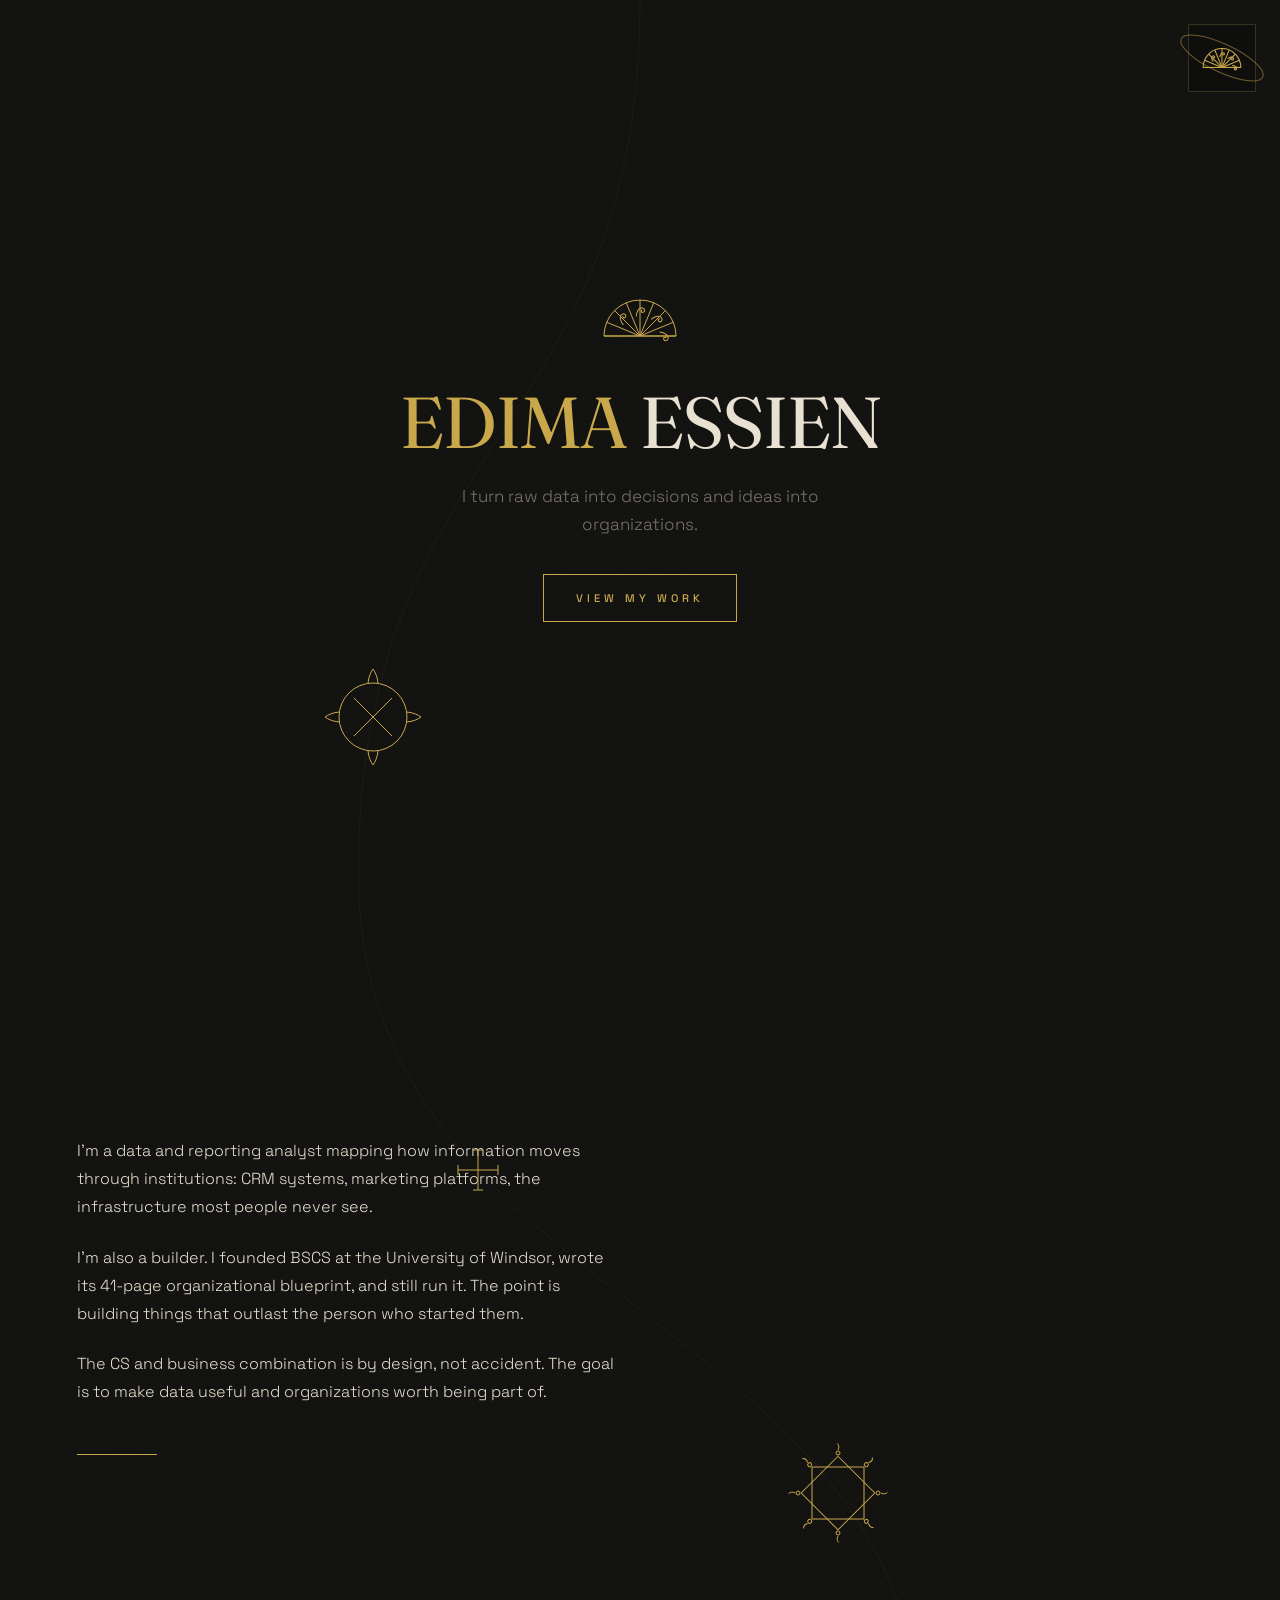
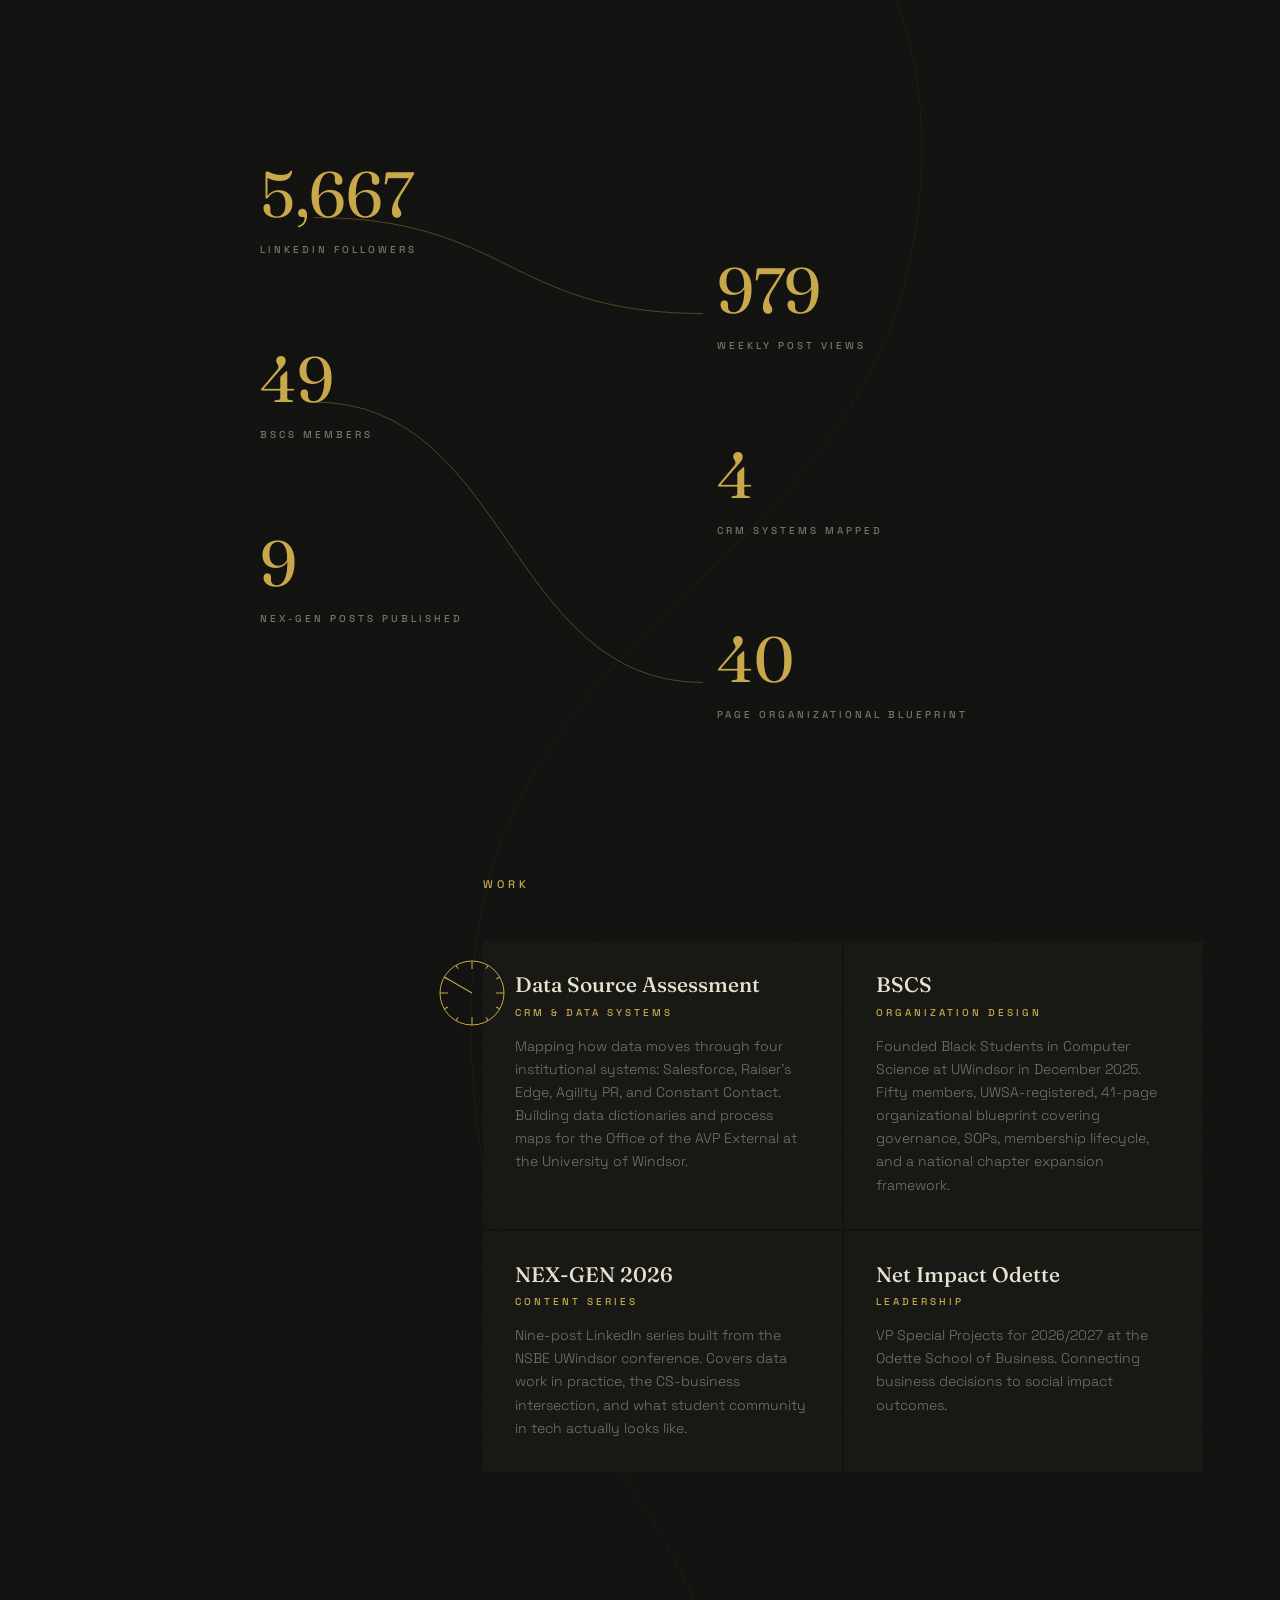
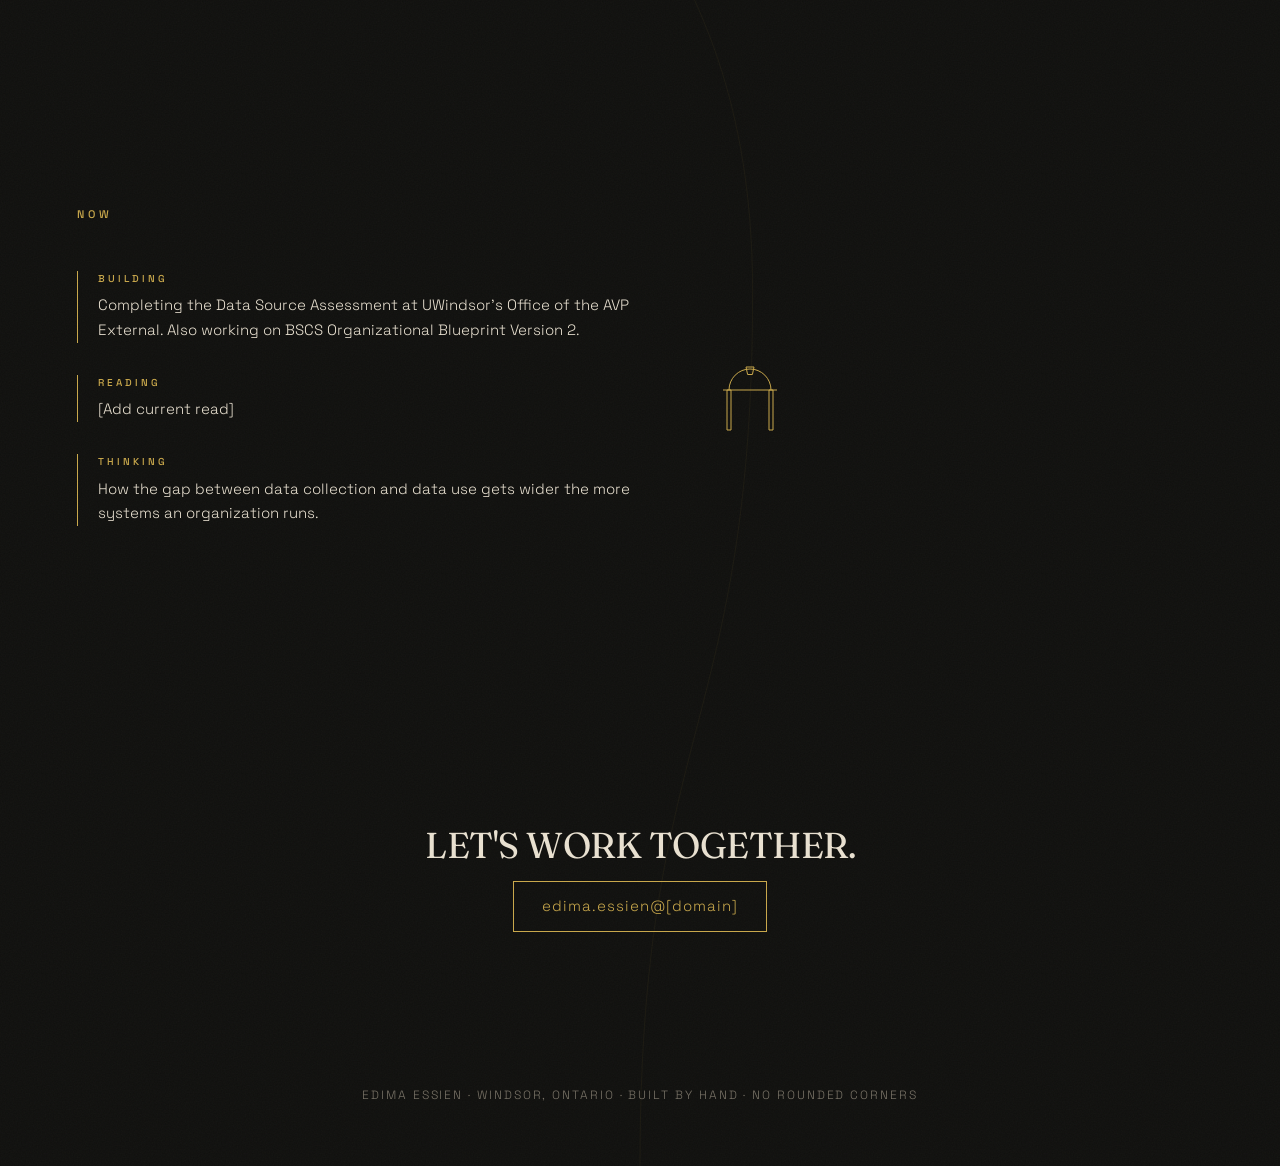
==== commit 2bd476cf: "Add files via upload" ====
--- a/index.html
+++ b/index.html
@@ -877,19 +877,50 @@
   var current = 'home';
   PAGES.forEach(function(p){ if (p.url === file) current = p.key; });
 
-  /* ---------- trigger ---------- */
+  /* ---------- trigger: ringed, pulsing star system ---------- */
   var trigger = document.getElementById('garden-trigger');
+  var trigPulseLayer = null;
   (function(){
     var o = ORN[current]();
     var h = o.span / 2;
     trigger.innerHTML =
-      '<svg viewBox="' + (-h) + ' ' + (-h) + ' ' + o.span + ' ' + o.span + '" xmlns="http://www.w3.org/2000/svg">' +
-      '<g fill="none" stroke="#C9A84C" stroke-width="2">' + o.inner + '</g></svg>';
-    Array.prototype.forEach.call(trigger.querySelectorAll('.dr'), function(el){
+      '<span class="gm-trig-halo" aria-hidden="true">' +
+        '<svg viewBox="0 0 144 144" xmlns="http://www.w3.org/2000/svg">' +
+          '<g class="gm-ring-spin"><g class="gm-ring-spin2">' +
+            '<ellipse class="gm-ring" cx="72" cy="72" rx="45" ry="14" fill="none" transform="rotate(25 72 72)"/>' +
+          '</g></g>' +
+          '<g class="gm-pulse-layer"></g>' +
+        '</svg>' +
+      '</span>' +
+      '<span class="gm-trig-orn">' +
+        '<svg viewBox="' + (-h) + ' ' + (-h) + ' ' + o.span + ' ' + o.span + '" xmlns="http://www.w3.org/2000/svg">' +
+        '<g fill="none" stroke="#C9A84C" stroke-width="2">' + o.inner + '</g></svg>' +
+      '</span>';
+    Array.prototype.forEach.call(trigger.querySelectorAll('.gm-trig-orn .dr'), function(el){
       el.style.strokeDasharray = 'none';
       el.style.strokeDashoffset = '0';
     });
+    trigPulseLayer = trigger.querySelector('.gm-pulse-layer');
   })();
+
+  /* supernova pulse: r 34 expanding to 70, opacity .6 to 0 over 800ms */
+  function trigPulse(){
+    if (reduced || !trigPulseLayer) return;
+    var c = document.createElementNS(NS, 'circle');
+    c.setAttribute('cx', 72); c.setAttribute('cy', 72); c.setAttribute('r', 70);
+    c.setAttribute('fill', 'none');
+    c.style.animation = 'gmTrigPulse 800ms ease-out forwards';
+    trigPulseLayer.appendChild(c);
+    setTimeout(function(){ if (c.parentNode) c.parentNode.removeChild(c); }, 950);
+  }
+  if (!reduced){
+    /* fires 1.5s after load, then every 4.5s */
+    setTimeout(function(){
+      trigPulse();
+      setInterval(trigPulse, 4500);
+    }, 1500);
+    trigger.addEventListener('mouseenter', trigPulse);
+  }
 
   /* ---------- the map: spine logic between six nodes ---------- */
   var map = document.getElementById('garden-map');
--- a/style.css
+++ b/style.css
@@ -65,20 +65,56 @@
    Deep space behind, ribbon of starlight between six star systems.
    ============================================================ */
 
-/* 48x48 floating trigger, fixed top-right, shows current page ornament */
+/* 68x68 floating trigger, fixed top-right: ringed star system */
 #garden-trigger{
   position:fixed;
   top:24px;right:24px;
-  width:48px;height:48px;
-  padding:7px;
+  width:68px;height:68px;
+  padding:10px;
   background:rgba(15,15,13,.85);
   border:1px solid var(--hairline);
   cursor:pointer;
   z-index:90;
+  overflow:visible;
   transition:border-color 160ms ease,background 160ms ease;
 }
 #garden-trigger:hover{border-color:var(--gold);background:var(--card);}
 #garden-trigger svg{width:100%;height:100%;display:block;overflow:visible;}
+
+/* halo layer: orbital ring + supernova pulses, larger than the button */
+.gm-trig-halo{
+  position:absolute;
+  top:50%;left:50%;
+  width:144px;height:144px;
+  transform:translate(-50%,-50%);
+  pointer-events:none;
+}
+.gm-ring{
+  stroke:var(--gold);stroke-width:1;fill:none;
+  opacity:.5;
+  transition:opacity .2s ease;
+}
+#garden-trigger:hover .gm-ring{opacity:1;}
+/* base spin: 8s per revolution. hover adds a second rotation so the
+   combined rate is one revolution per 1.5s, with no angle jump. */
+.gm-ring-spin,.gm-ring-spin2{transform-box:view-box;transform-origin:50% 50%;}
+.gm-ring-spin{animation:gmRingSpin 8s linear infinite;}
+.gm-ring-spin2{animation:gmRingSpin 1.846s linear infinite;animation-play-state:paused;}
+#garden-trigger:hover .gm-ring-spin2{animation-play-state:running;}
+@keyframes gmRingSpin{from{transform:rotate(0deg);}to{transform:rotate(360deg);}}
+
+.gm-pulse-layer circle{
+  fill:none;stroke:var(--gold);stroke-width:1;
+  opacity:0;
+  transform-box:fill-box;transform-origin:center;
+}
+@keyframes gmTrigPulse{
+  0%{transform:scale(.486);opacity:.6;}  /* r 34 of 70 */
+  100%{transform:scale(1);opacity:0;}    /* r 70 */
+}
+
+.gm-trig-orn{display:block;width:100%;height:100%;transition:transform 200ms ease;}
+#garden-trigger:hover .gm-trig-orn{transform:scale(1.15);}
 
 /* full-screen overlay */
 .gm-overlay{
@@ -216,6 +252,8 @@
   .gm-thread{opacity:.9;}
   .gm-label,.gm-overlay.open .gm-label{opacity:.75;transform:none;transition:none;}
   .gm-ornwrap,.gm-node:hover .gm-ornwrap{transition:none;transform:none;}
+  .gm-ring-spin,.gm-ring-spin2{animation:none;}
+  .gm-trig-orn,#garden-trigger:hover .gm-trig-orn{transition:none;transform:none;}
   #garden-close:hover{transform:none;}
   .ornament .dr,.o-inflow .dr{stroke-dashoffset:0 !important;transition:none !important;}
 }
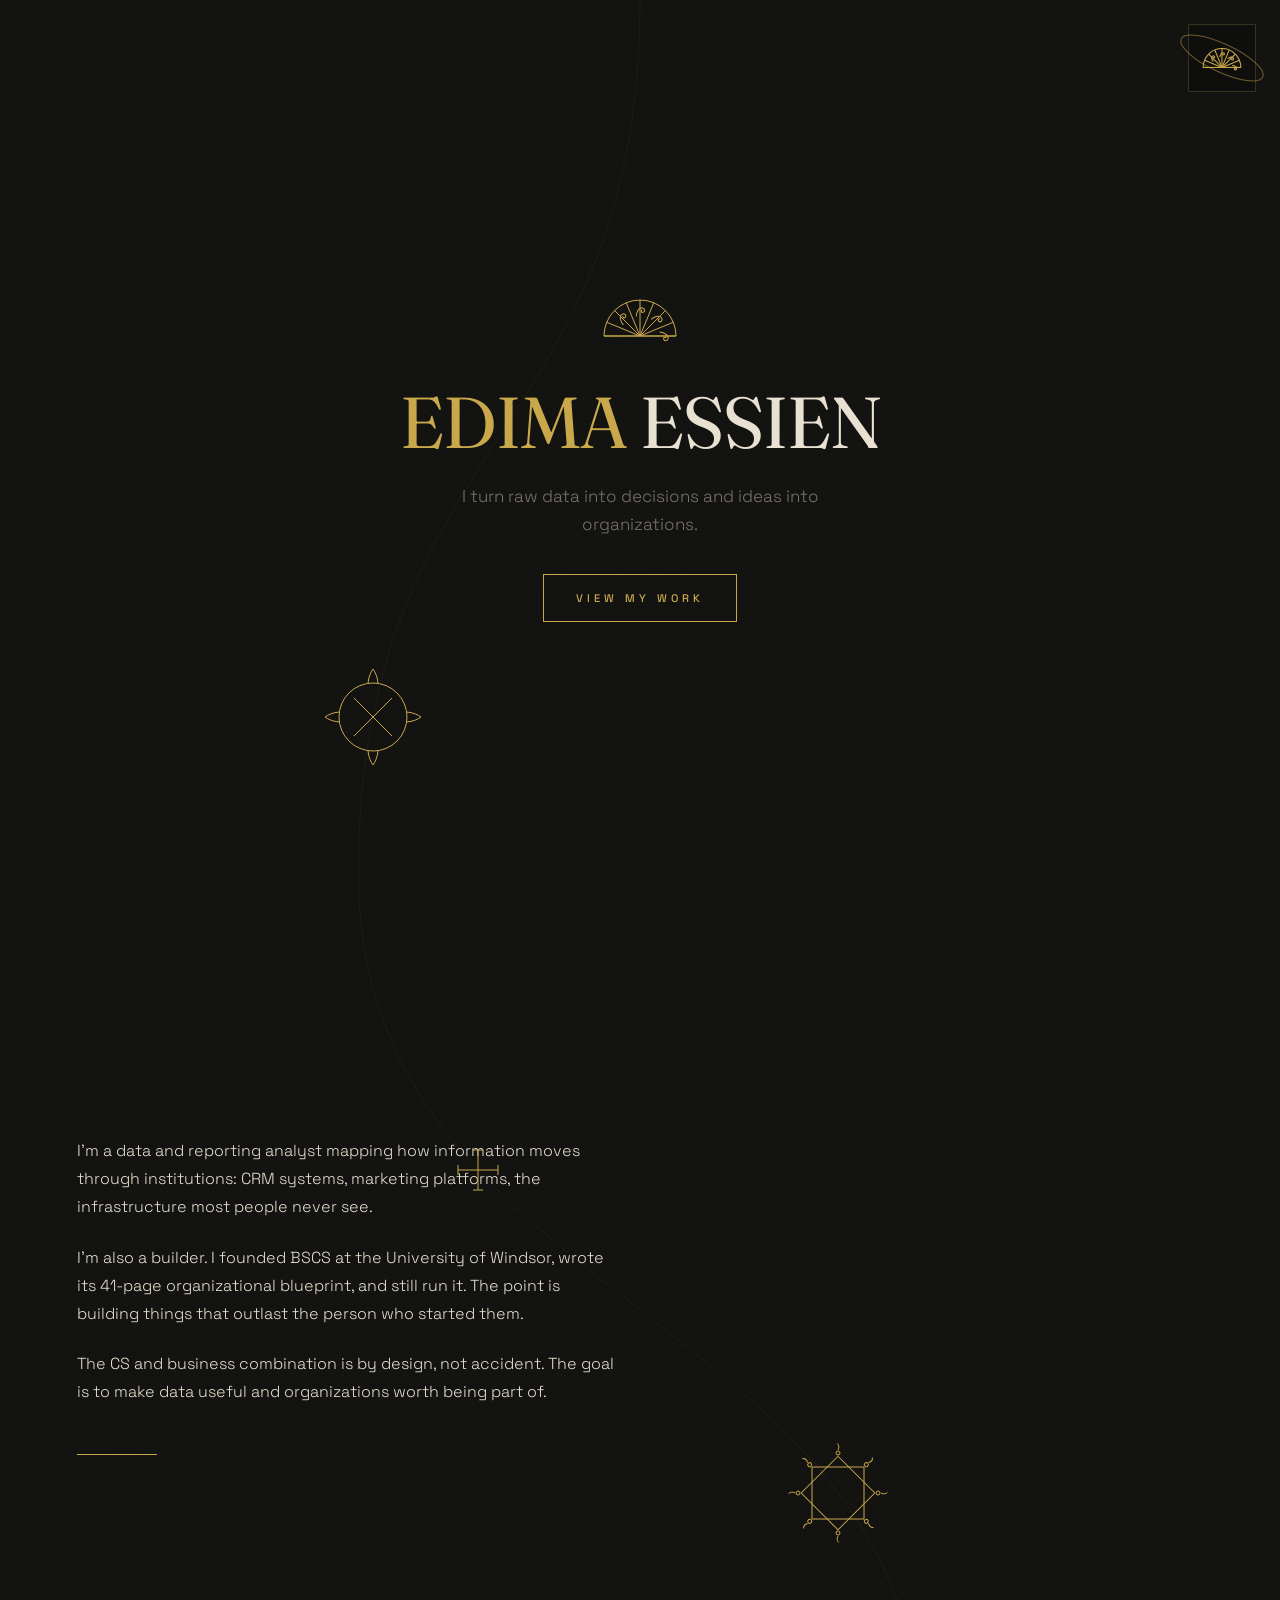
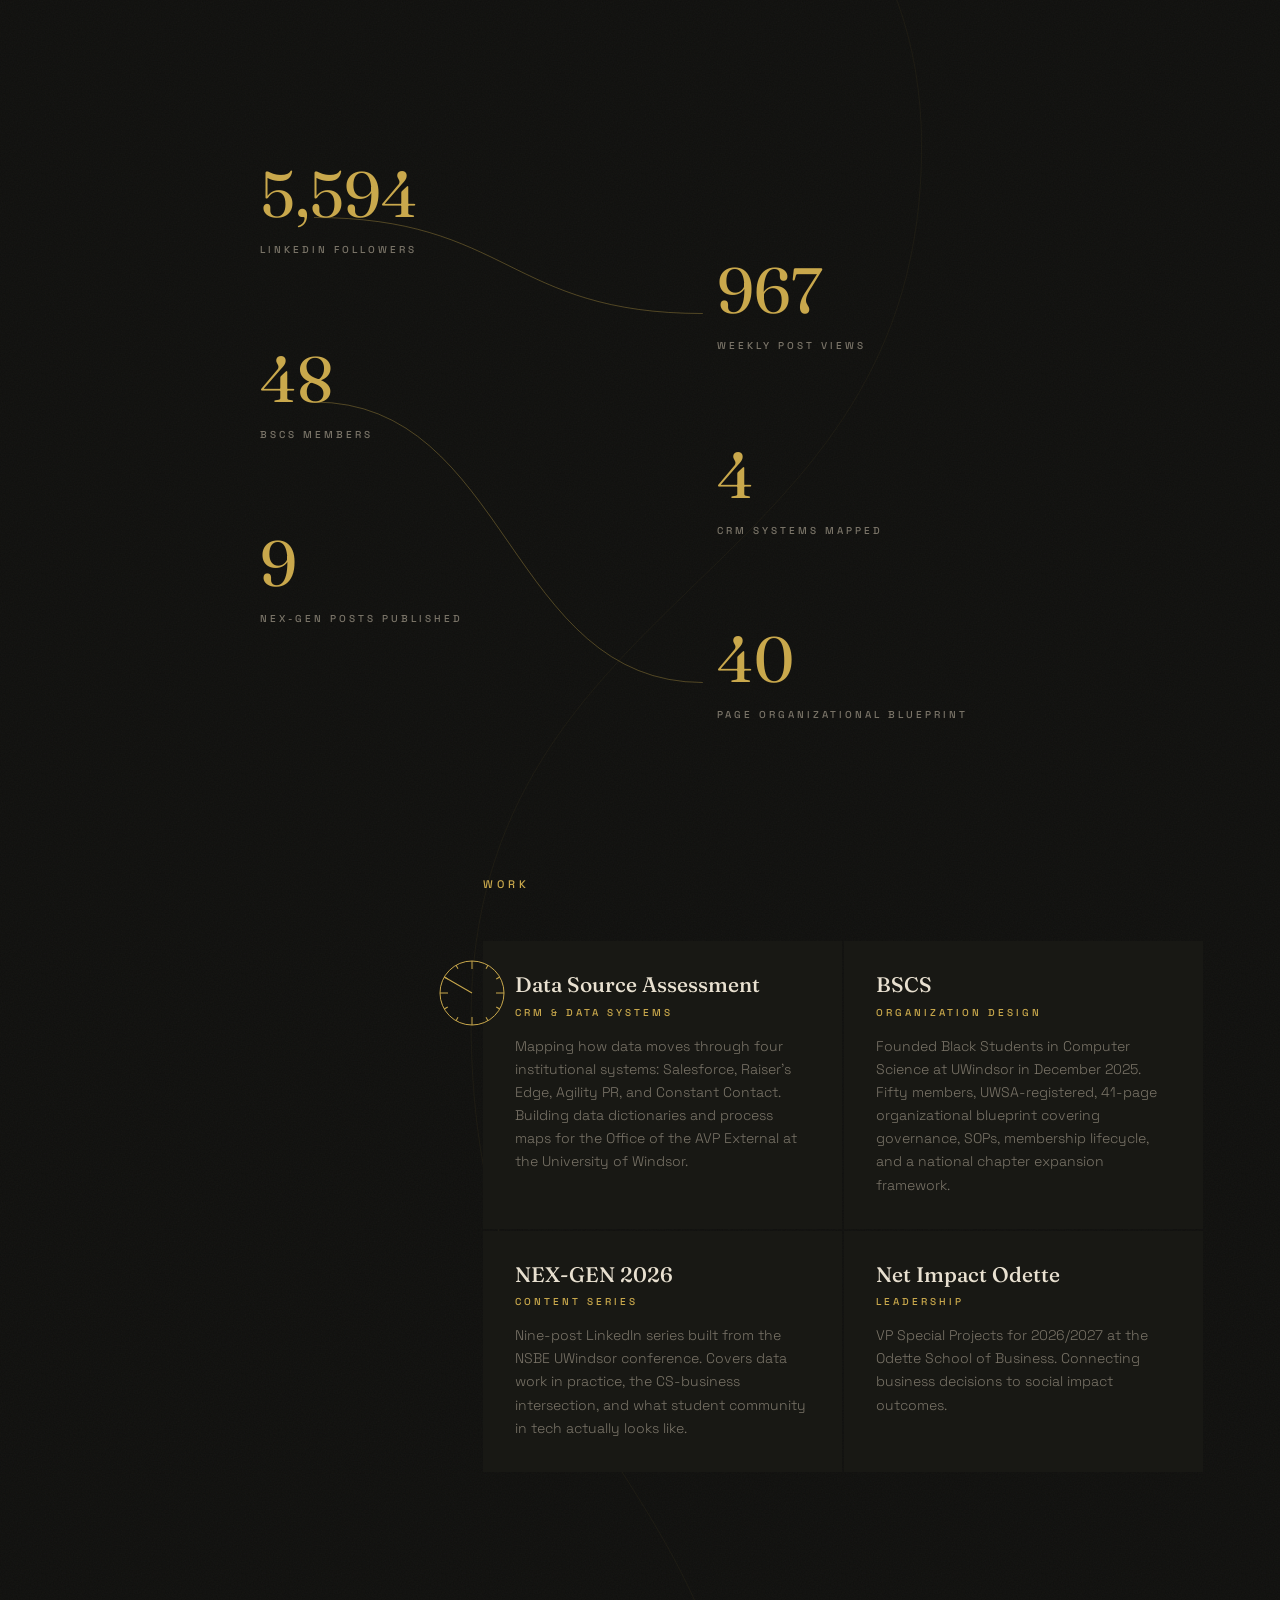
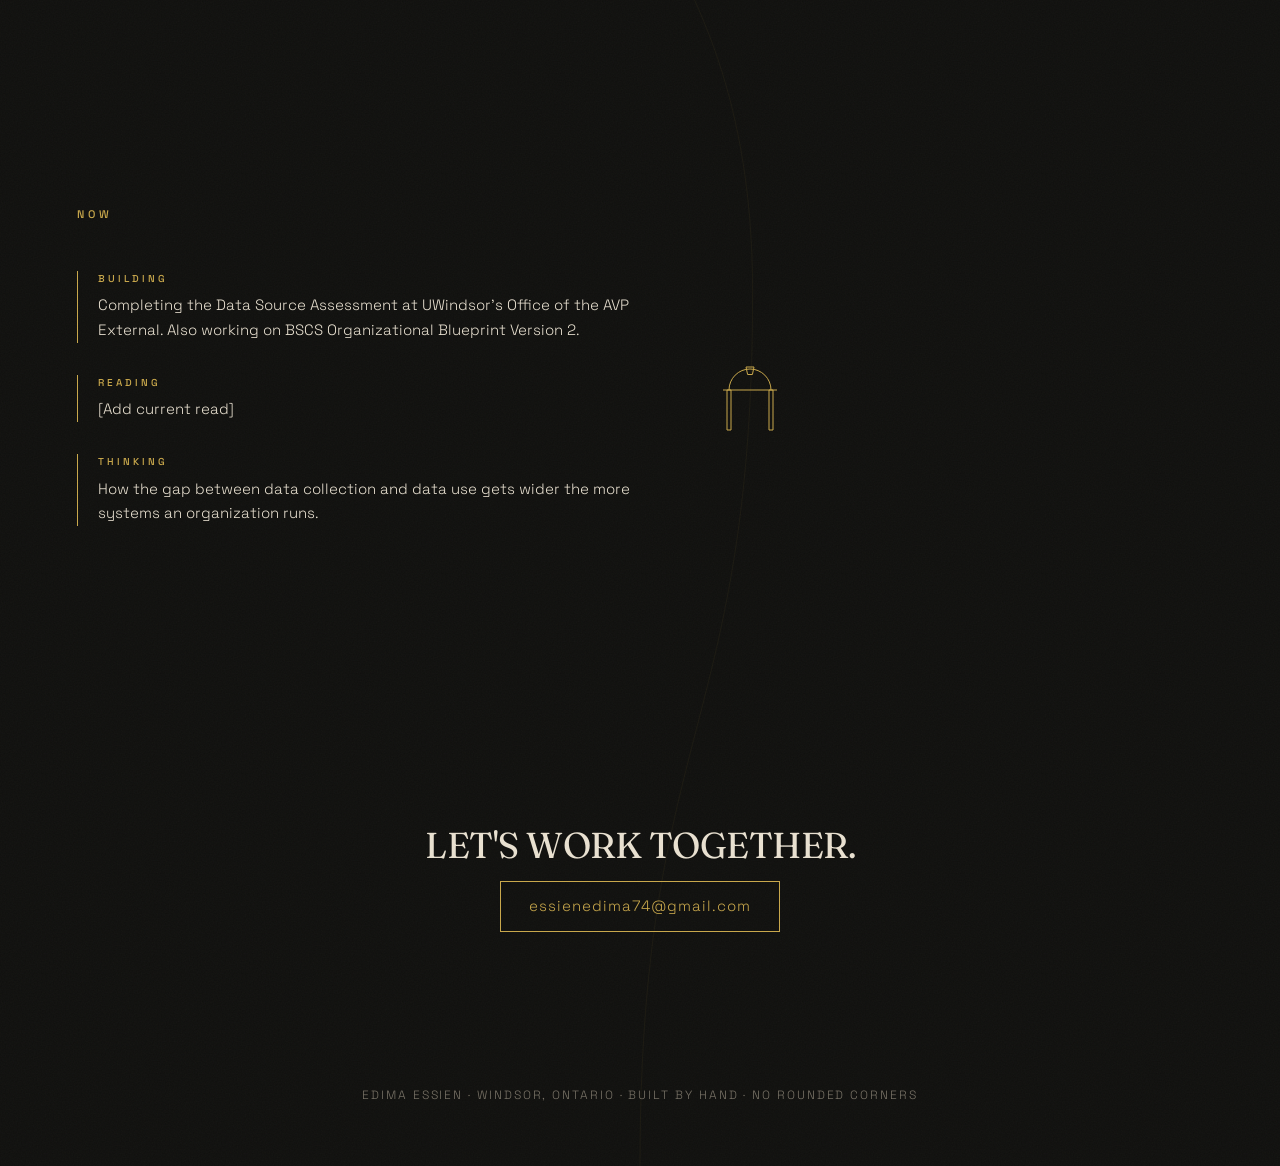
==== commit 7e3d5a76: "Update index.html" ====
--- a/index.html
+++ b/index.html
@@ -425,7 +425,7 @@
   <!-- CONTACT -->
   <section id="contact" data-align="center">
     <h2 class="rv">LET'S WORK TOGETHER.</h2>
-    <a class="email rv" href="mailto:">edima.essien@[domain]</a>
+    <a class="email rv" href="mailto:">essienedima74@gmail.com</a>
   </section>
 
 </main>
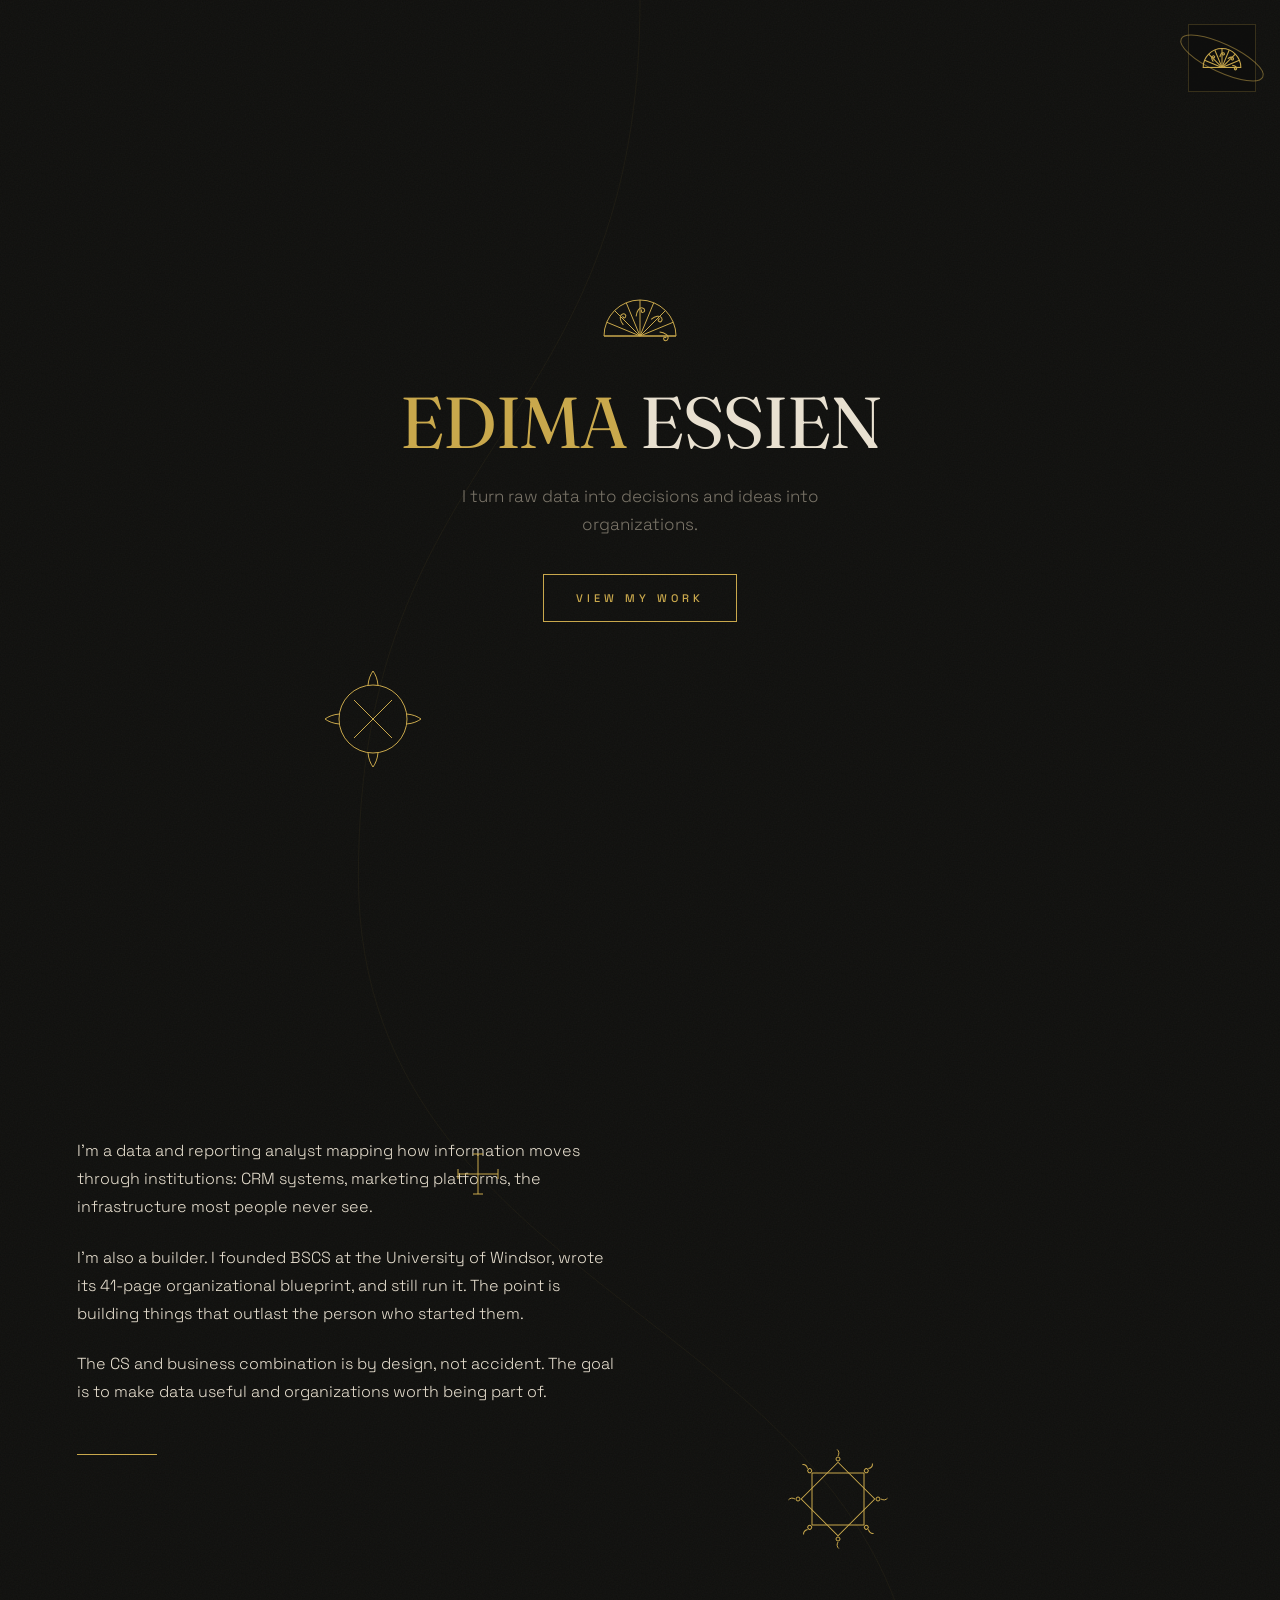
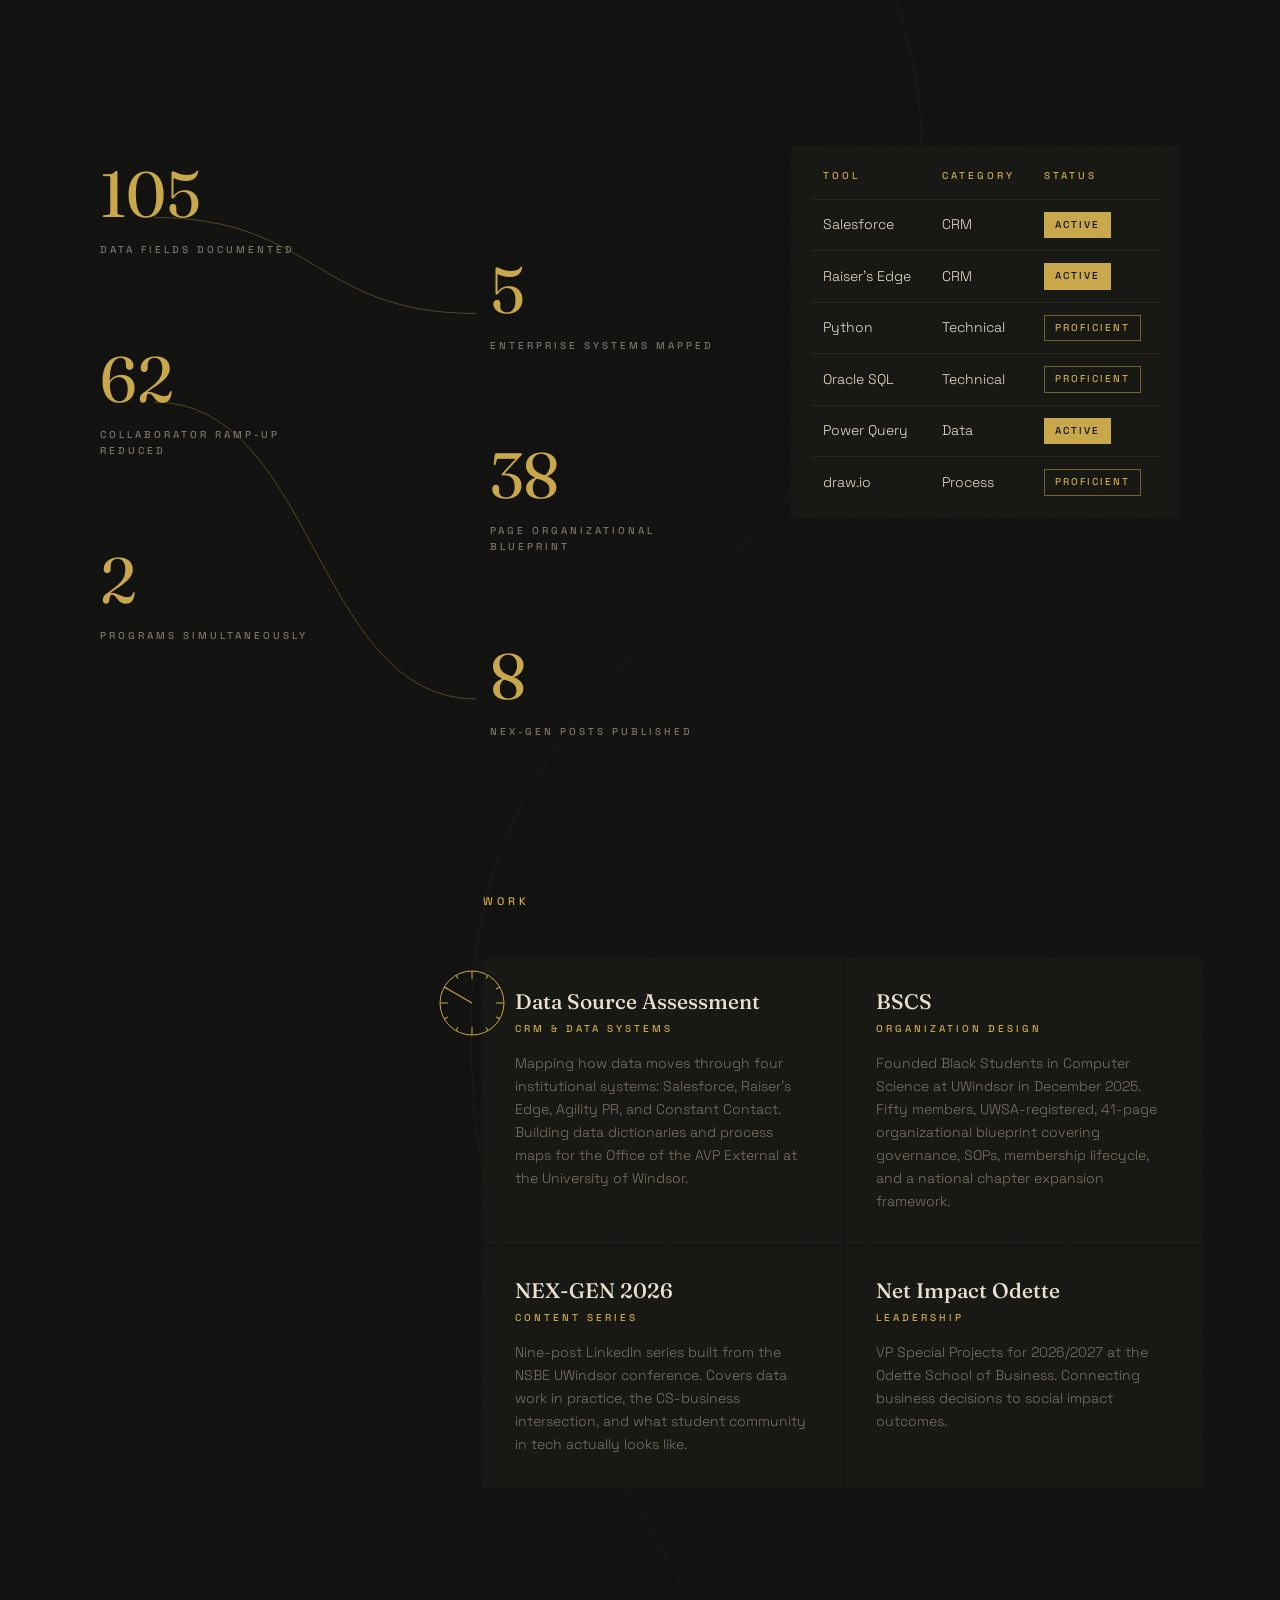
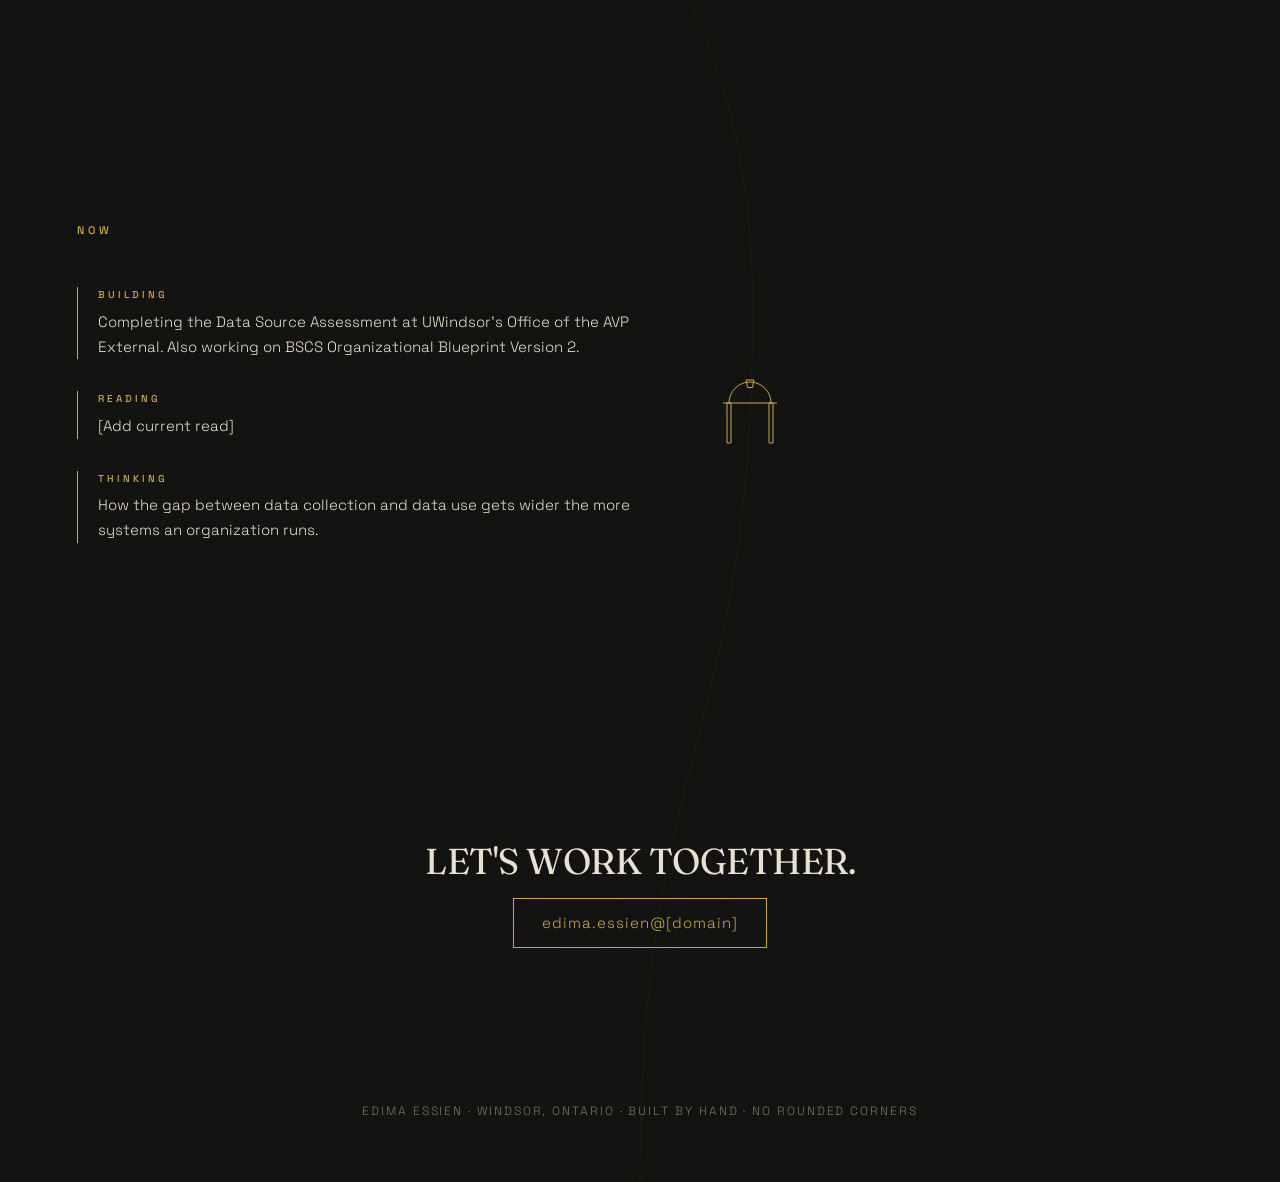
==== commit dd8ae02a: "Add files via upload" ====
--- a/index.html
+++ b/index.html
@@ -139,9 +139,15 @@
 
   /* ================= STATS ================= */
   #stats{min-height:60vh;padding-top:6vh;padding-bottom:6vh;}
+  .stats-row{
+    width:min(1080px,100%);
+    display:flex;
+    align-items:flex-start;
+    gap:6%;
+  }
   .stats-wrap{
     position:relative;
-    width:min(760px,100%);
+    width:58%;
     display:flex;
     gap:clamp(48px,12vw,160px);
   }
@@ -171,6 +177,55 @@
     letter-spacing:3px;color:var(--dim);text-transform:uppercase;
   }
   #ornament-stats{width:48px;height:48px;}
+
+  /* stack & status table */
+  .stack-table{
+    width:36%;
+    background:#181814;
+    padding:8px 18px 10px;
+  }
+  .stack-table table{width:100%;border-collapse:collapse;}
+  .stack-table th{
+    font-family:'Space Grotesk',sans-serif;
+    font-size:10px;font-weight:500;letter-spacing:3px;
+    color:var(--gold);text-transform:uppercase;
+    text-align:left;padding:14px 10px;
+    border-bottom:1px solid rgba(201,168,76,.1);
+  }
+  .stack-table td{
+    font-size:14px;color:var(--ink);
+    padding:12px 10px;
+    border-bottom:1px solid rgba(201,168,76,.1);
+  }
+  .stack-table tbody tr:last-child td{border-bottom:none;}
+  .stack-table th:first-child,
+  .stack-table td:first-child{border-left:2px solid transparent;padding-left:12px;}
+  .stack-table td:first-child{transition:border-color 150ms ease;}
+  .stack-table tbody tr{transition:background 150ms ease;}
+  .stack-table tbody tr:hover{background:#1E1E18;}
+  .stack-table tbody tr:hover td:first-child{border-left-color:var(--gold);}
+  .pill{
+    display:inline-block;
+    font-size:10px;font-weight:500;letter-spacing:2px;
+    text-transform:uppercase;
+    padding:4px 10px;
+    border:1px solid var(--gold);
+  }
+  .pill-active{background:var(--gold);color:var(--bg);}
+  .pill-prof{background:transparent;color:var(--gold);border-color:rgba(201,168,76,.5);}
+
+  /* table scroll entrance: fade + rise, rows stagger 60ms (inline delays) */
+  html.js #stats .trv{
+    opacity:0;
+    transform:translateY(20px);
+    transition:opacity .6s ease-out,transform .6s ease-out;
+  }
+  html.js #stats.in .trv{opacity:1;transform:translateY(0);}
+
+  @media (max-width:900px){
+    .stats-row{flex-direction:column;gap:56px;}
+    .stats-wrap,.stack-table{width:100%;}
+  }
 
   /* ================= WORK ================= */
   #work .inner{width:min(720px,100%);}
@@ -299,6 +354,7 @@
     }
     html.js .rv{opacity:1;transform:none;transition:none;}
     #stats-connectors path{stroke-dashoffset:0 !important;transition:none !important;}
+    html.js #stats .trv{opacity:1;transform:none;transition:none;}
     .stat .suf{transition:none;}
     .card:hover::after{animation:none;clip-path:none;}
   }
@@ -341,35 +397,53 @@
 
   <!-- STATS -->
   <section id="stats" data-align="center">
-    <div class="stats-wrap">
-      <svg id="stats-connectors" aria-hidden="true" xmlns="http://www.w3.org/2000/svg"></svg>
-      <div class="scol scol-1">
-        <div class="stat rv" id="s-followers" data-target="5786">
-          <p class="numline"><span class="num">0</span><span class="suf"></span></p>
-          <p class="slabel">LinkedIn Followers</p>
+    <div class="stats-row">
+      <div class="stats-wrap">
+        <svg id="stats-connectors" aria-hidden="true" xmlns="http://www.w3.org/2000/svg"></svg>
+        <div class="scol scol-1">
+          <div class="stat rv" id="s-fields" data-target="114">
+            <p class="numline"><span class="num">0</span><span class="suf">+</span></p>
+            <p class="slabel">Data Fields Documented</p>
+          </div>
+          <div class="stat rv" id="s-ramp" data-target="67">
+            <p class="numline"><span class="num">0</span><span class="suf">%</span></p>
+            <p class="slabel">Collaborator Ramp-Up Reduced</p>
+          </div>
+          <div class="stat rv" id="s-programs" data-target="2">
+            <p class="numline"><span class="num">0</span><span class="suf"></span></p>
+            <p class="slabel">Programs Simultaneously</p>
+          </div>
         </div>
-        <div class="stat rv" id="s-members" data-target="50">
-          <p class="numline"><span class="num">0</span><span class="suf">+</span></p>
-          <p class="slabel">BSCS Members</p>
-        </div>
-        <div class="stat rv" id="s-nexgen" data-target="9">
-          <p class="numline"><span class="num">0</span><span class="suf"></span></p>
-          <p class="slabel">NEX-GEN Posts Published</p>
+        <div class="scol scol-2">
+          <div class="stat rv" id="s-systems" data-target="5">
+            <p class="numline"><span class="num">0</span><span class="suf"></span></p>
+            <p class="slabel">Enterprise Systems Mapped</p>
+          </div>
+          <div class="stat rv" id="s-blueprint" data-target="41">
+            <p class="numline"><span class="num">0</span><span class="suf"></span></p>
+            <p class="slabel">Page Organizational Blueprint</p>
+          </div>
+          <div class="stat rv" id="s-nexgen" data-target="9">
+            <p class="numline"><span class="num">0</span><span class="suf"></span></p>
+            <p class="slabel">NEX-GEN Posts Published</p>
+          </div>
         </div>
       </div>
-      <div class="scol scol-2">
-        <div class="stat rv" id="s-views" data-target="1000">
-          <p class="numline"><span class="num">0</span><span class="suf">+</span></p>
-          <p class="slabel">Weekly Post Views</p>
-        </div>
-        <div class="stat rv" id="s-crm" data-target="4">
-          <p class="numline"><span class="num">0</span><span class="suf"></span></p>
-          <p class="slabel">CRM Systems Mapped</p>
-        </div>
-        <div class="stat rv" id="s-blueprint" data-target="41">
-          <p class="numline"><span class="num">0</span><span class="suf"></span></p>
-          <p class="slabel">Page Organizational Blueprint</p>
-        </div>
+
+      <div class="stack-table" aria-label="Stack and status">
+        <table>
+          <thead>
+            <tr class="trv" style="transition-delay:0ms"><th>Tool</th><th>Category</th><th>Status</th></tr>
+          </thead>
+          <tbody>
+            <tr class="trv" style="transition-delay:60ms"><td>Salesforce</td><td>CRM</td><td><span class="pill pill-active">Active</span></td></tr>
+            <tr class="trv" style="transition-delay:120ms"><td>Raiser's Edge</td><td>CRM</td><td><span class="pill pill-active">Active</span></td></tr>
+            <tr class="trv" style="transition-delay:180ms"><td>Python</td><td>Technical</td><td><span class="pill pill-prof">Proficient</span></td></tr>
+            <tr class="trv" style="transition-delay:240ms"><td>Oracle SQL</td><td>Technical</td><td><span class="pill pill-prof">Proficient</span></td></tr>
+            <tr class="trv" style="transition-delay:300ms"><td>Power Query</td><td>Data</td><td><span class="pill pill-active">Active</span></td></tr>
+            <tr class="trv" style="transition-delay:360ms"><td>draw.io</td><td>Process</td><td><span class="pill pill-prof">Proficient</span></td></tr>
+          </tbody>
+        </table>
       </div>
     </div>
   </section>
@@ -425,7 +499,7 @@
   <!-- CONTACT -->
   <section id="contact" data-align="center">
     <h2 class="rv">LET'S WORK TOGETHER.</h2>
-    <a class="email rv" href="mailto:">essienedima74@gmail.com</a>
+    <a class="email rv" href="mailto:">edima.essien@[domain]</a>
   </section>
 
 </main>
@@ -687,7 +761,7 @@
     svg.setAttribute('width', c.width);
     svg.setAttribute('height', c.height);
     svg.setAttribute('viewBox', '0 0 ' + c.width + ' ' + c.height);
-    var pairs = [['s-followers','s-views'], ['s-members','s-blueprint']];
+    var pairs = [['s-fields','s-systems'], ['s-ramp','s-nexgen']];
     var out = '';
     pairs.forEach(function(pair){
       var a = document.getElementById(pair[0]).querySelector('.num').getBoundingClientRect();
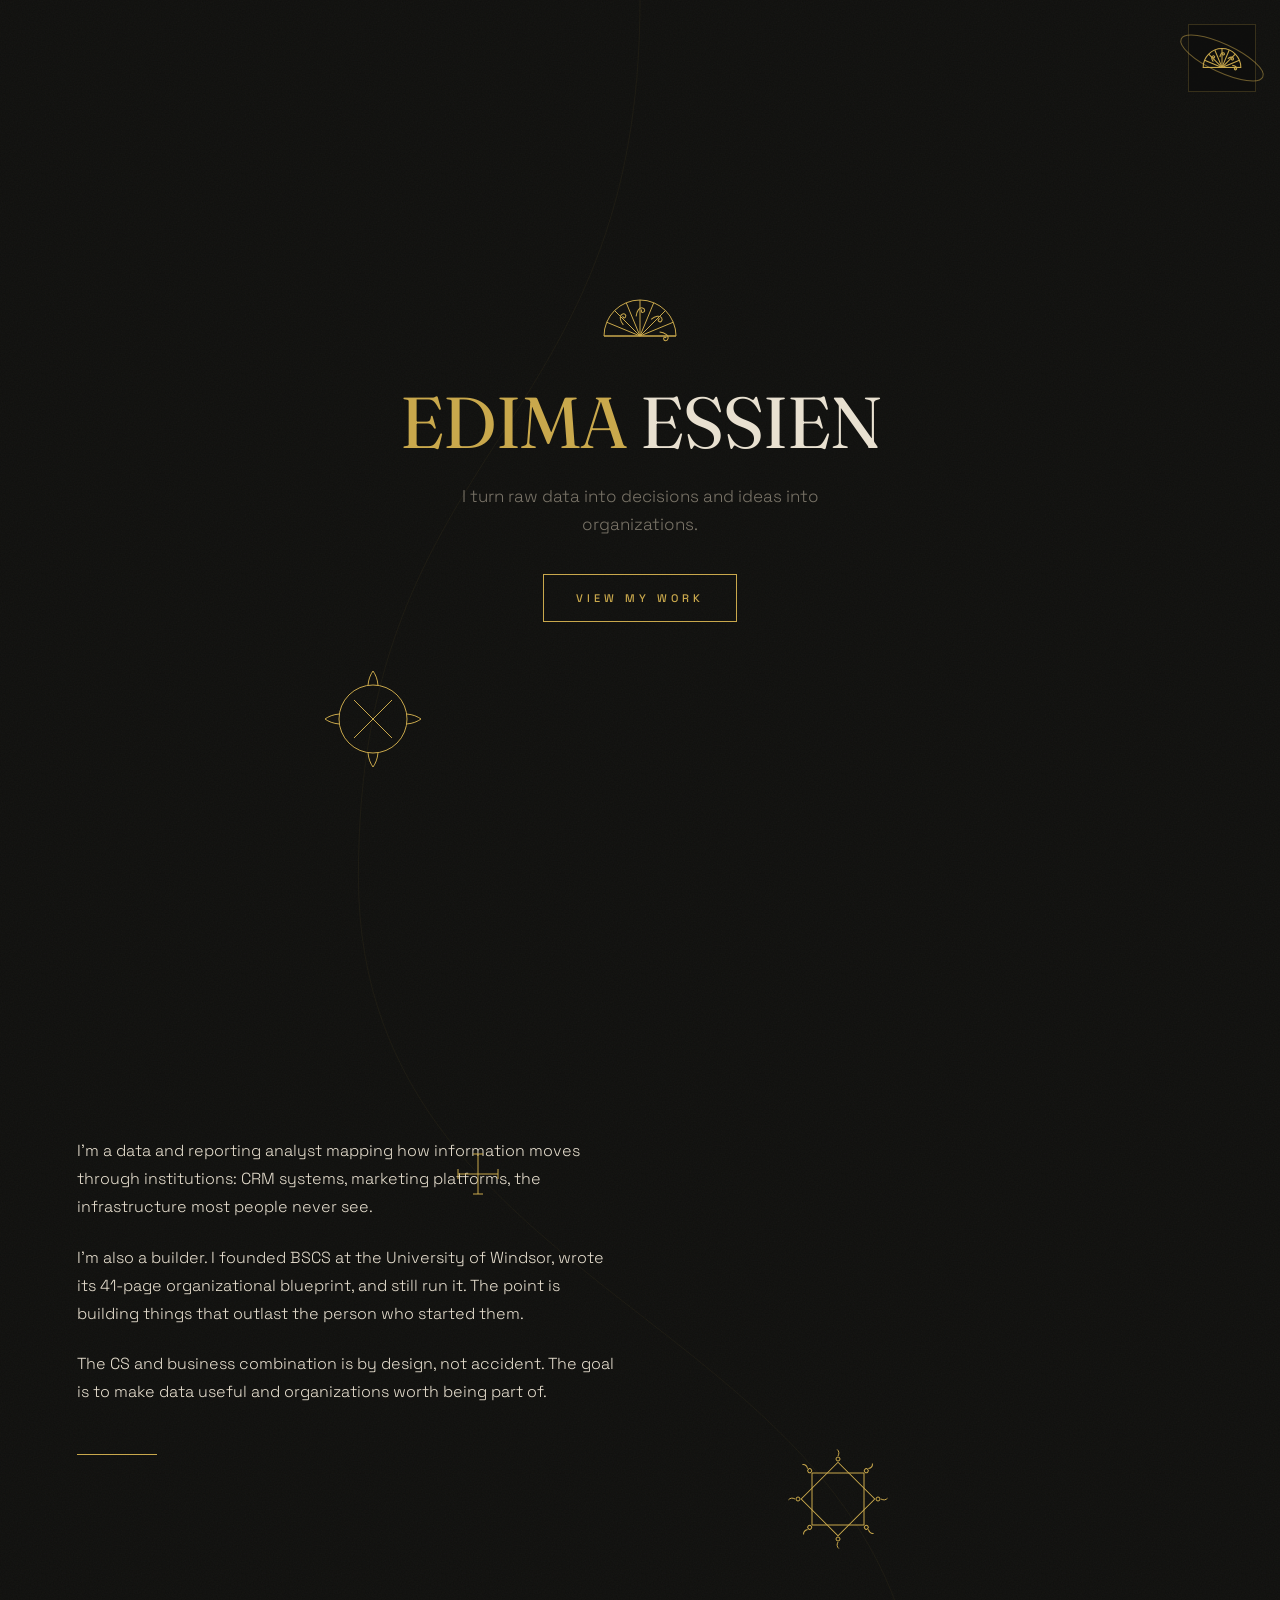
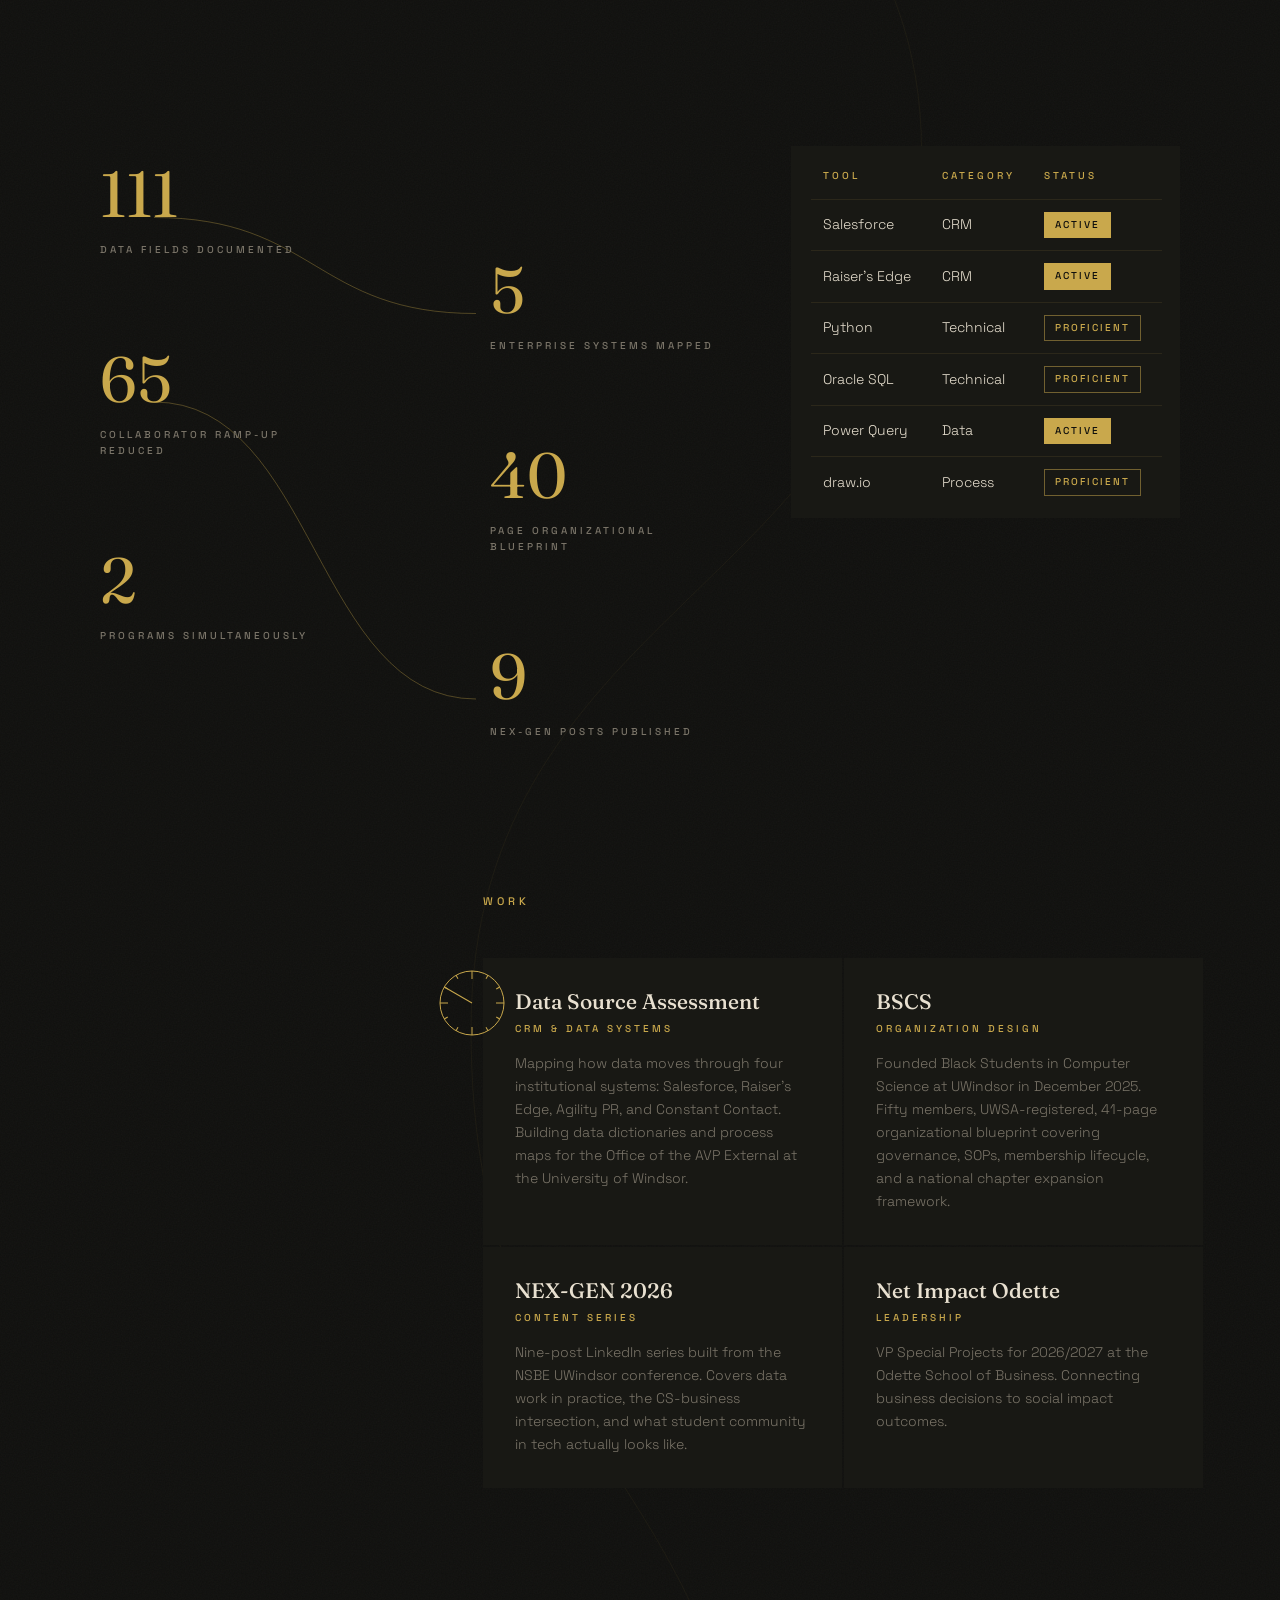
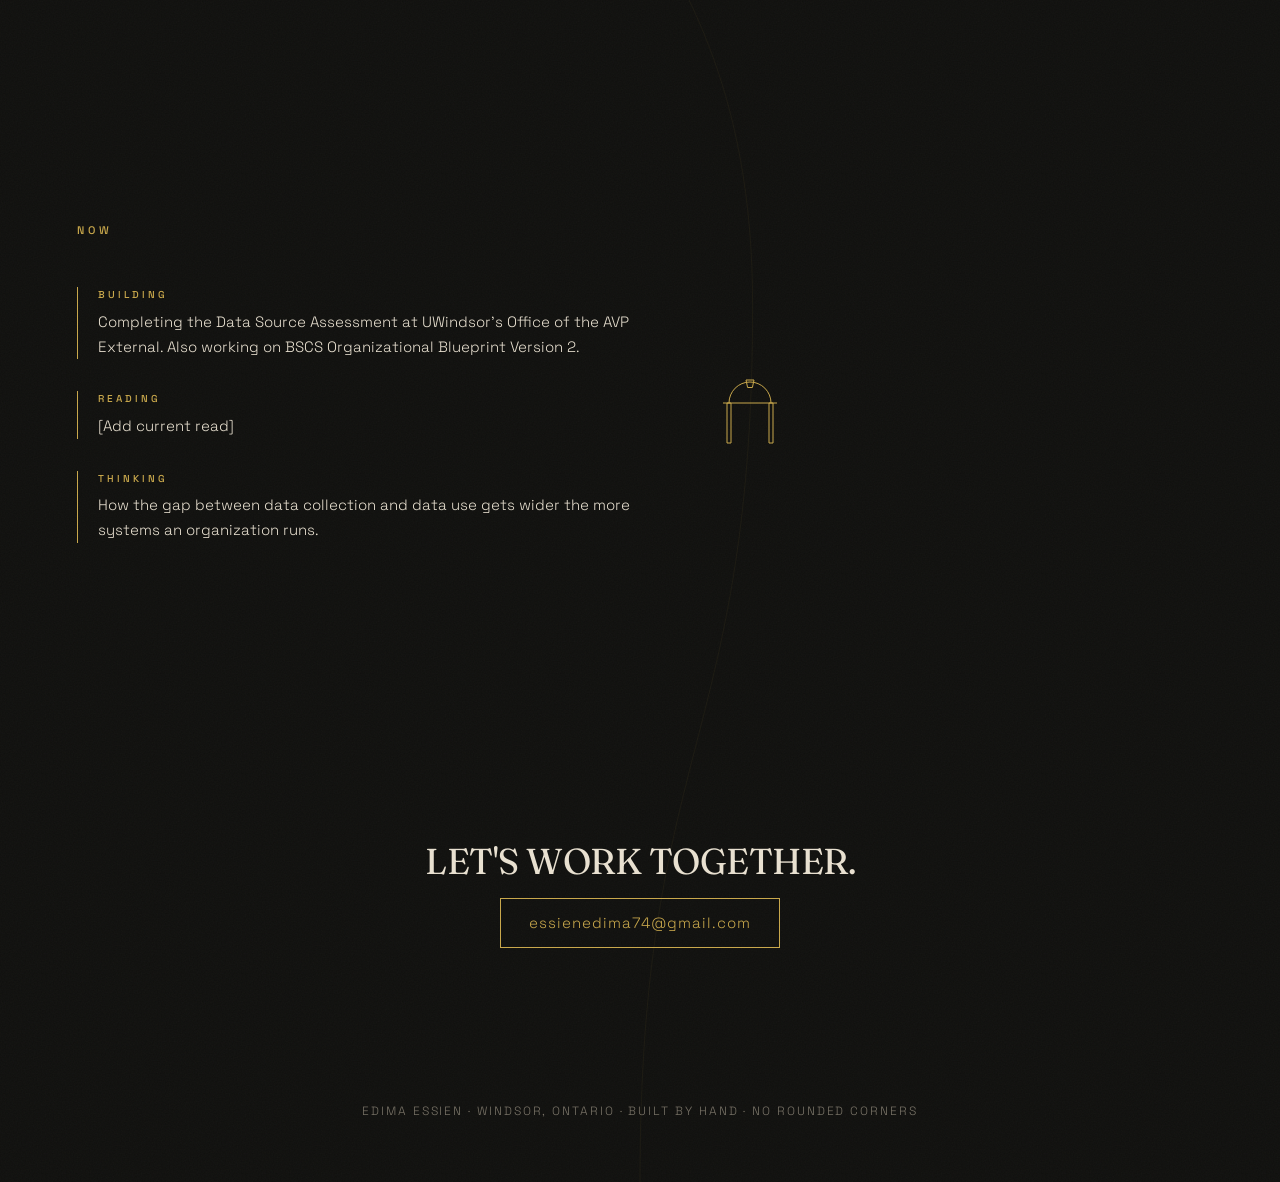
==== commit 06bec70f: "Update index.html" ====
--- a/index.html
+++ b/index.html
@@ -499,7 +499,7 @@
   <!-- CONTACT -->
   <section id="contact" data-align="center">
     <h2 class="rv">LET'S WORK TOGETHER.</h2>
-    <a class="email rv" href="mailto:">edima.essien@[domain]</a>
+    <a class="email rv" href="mailto:">essienedima74@gmail.com</a>
   </section>
 
 </main>
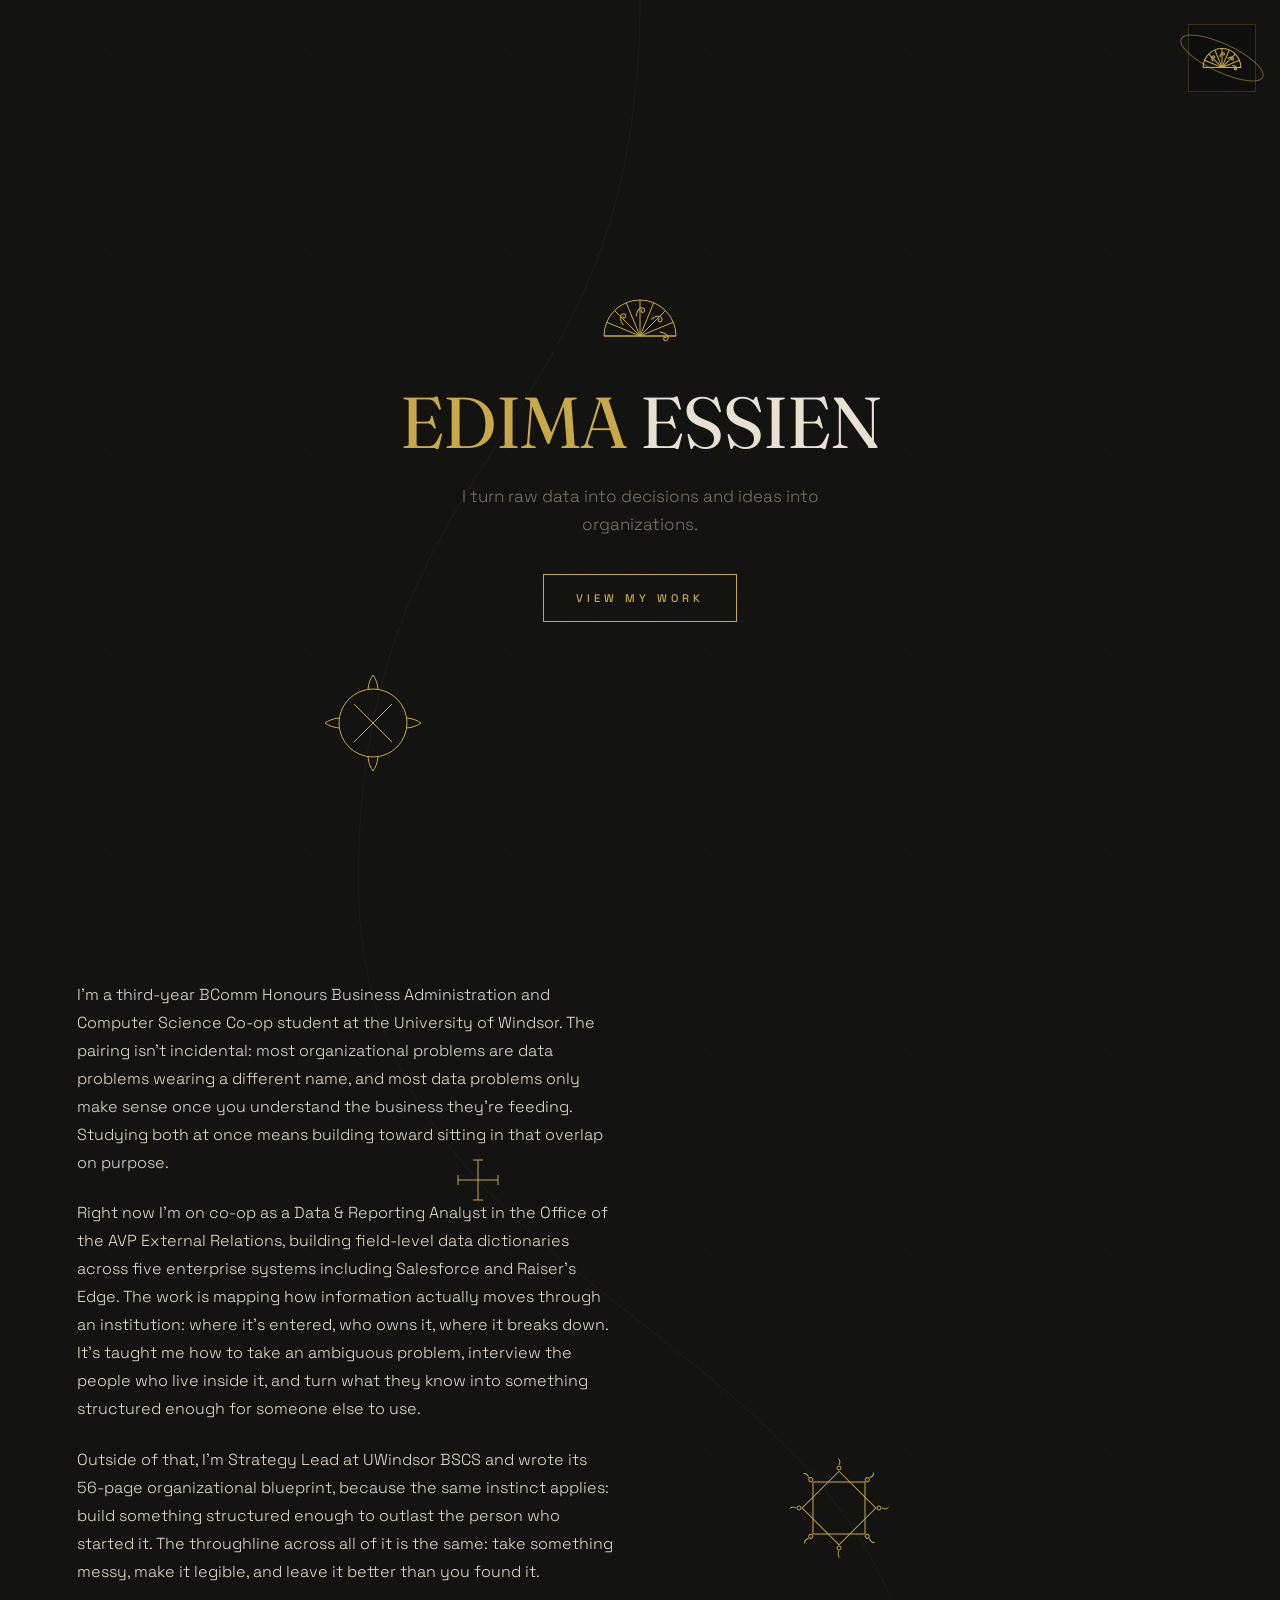
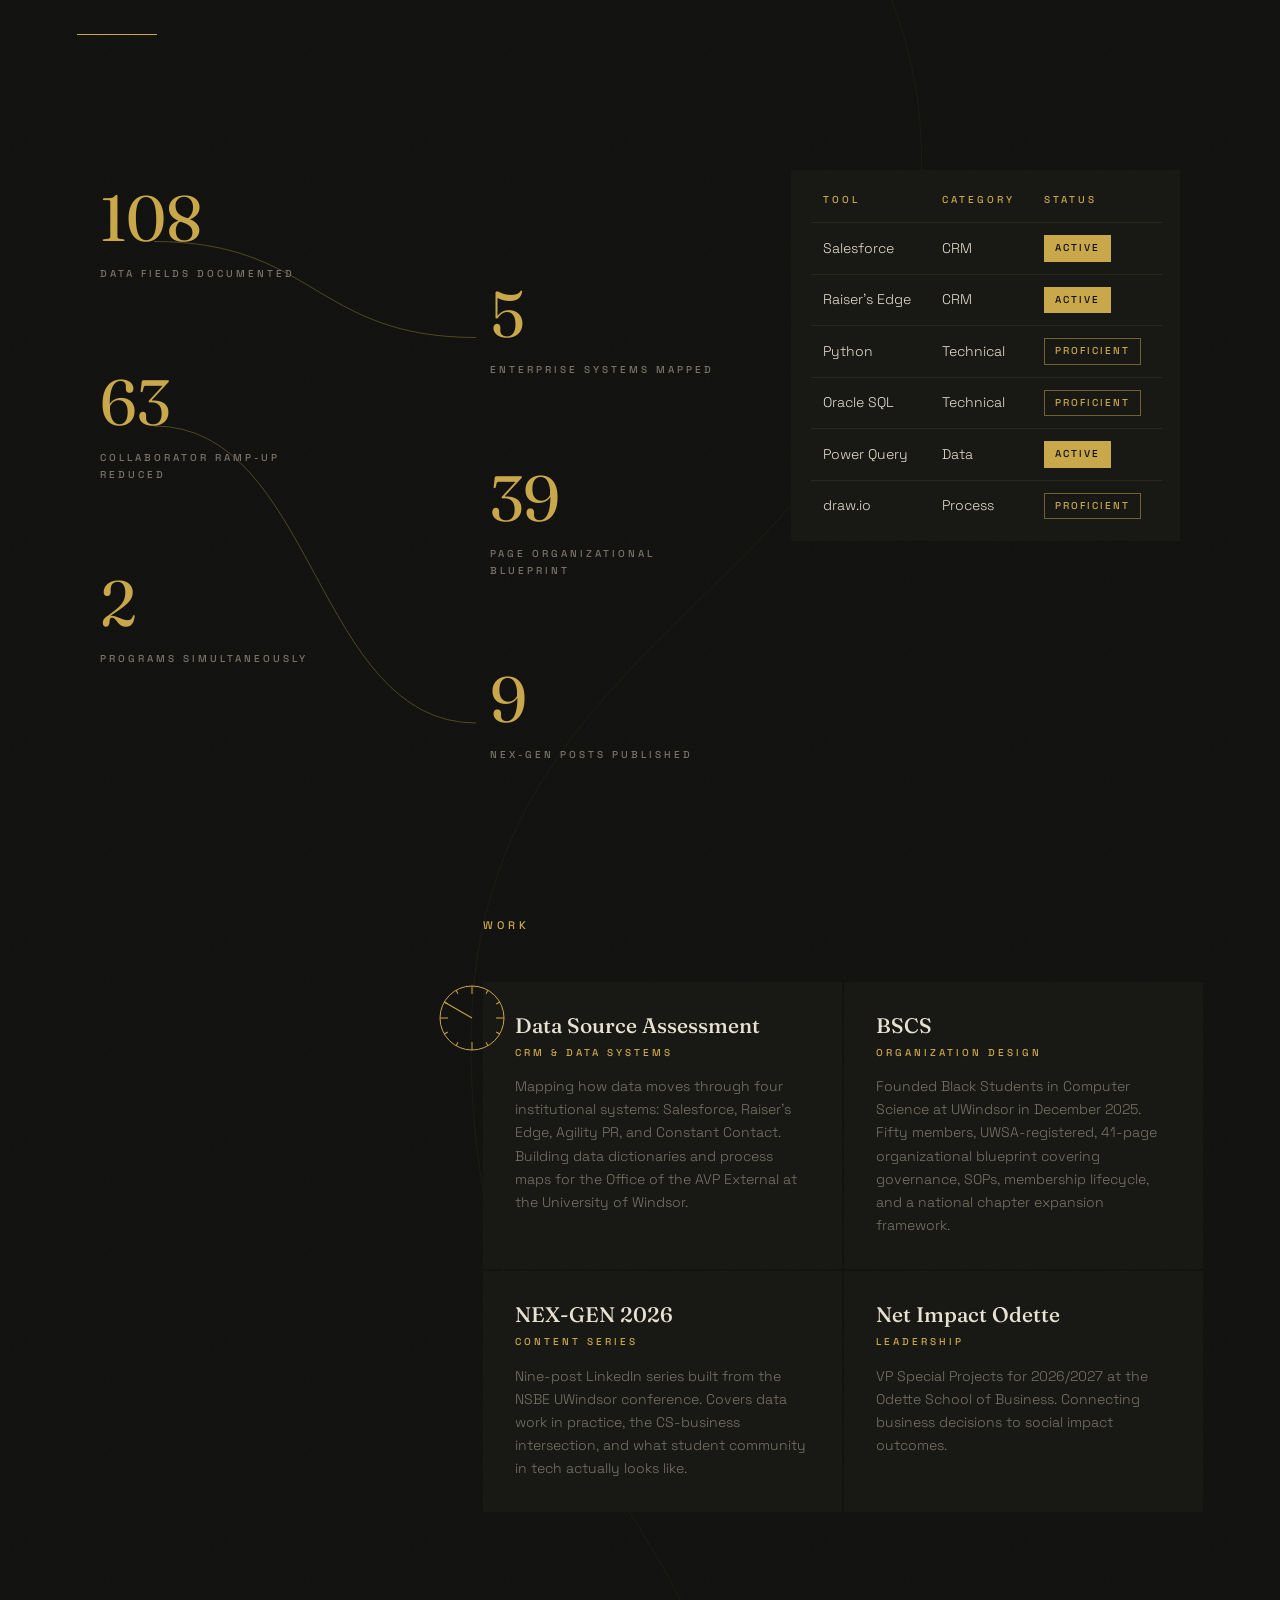
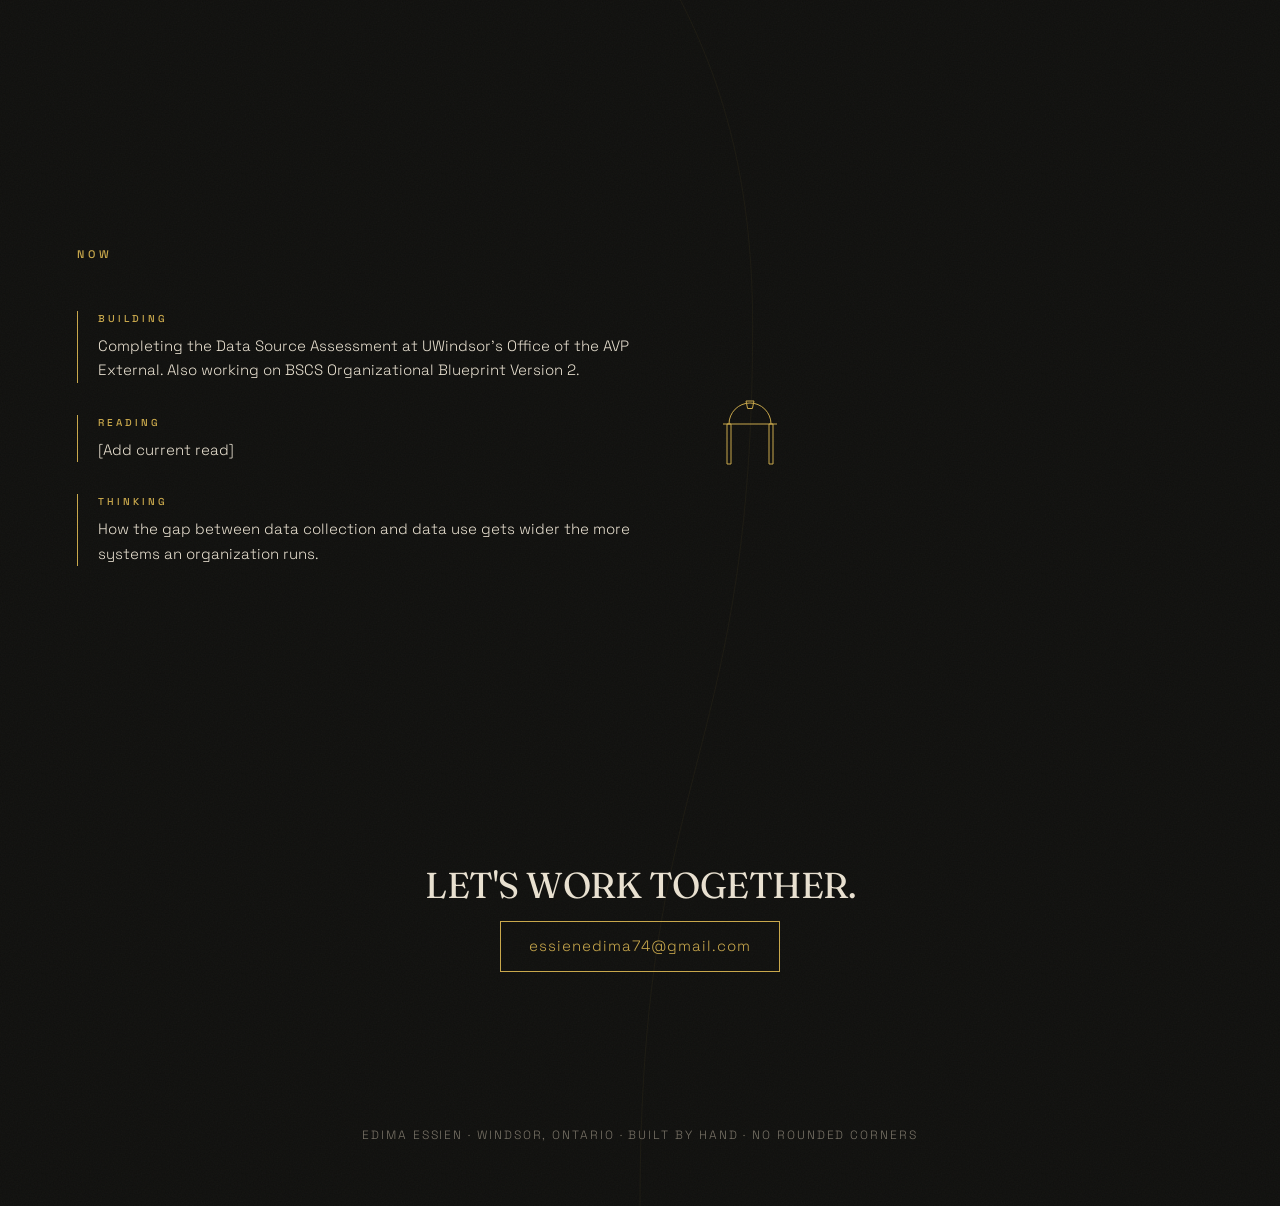
==== commit cbf04e22: "Update index.html" ====
--- a/index.html
+++ b/index.html
@@ -388,9 +388,9 @@
   <!-- ABOUT -->
   <section id="about" data-align="left">
     <div class="inner">
-      <p class="rv">I'm a data and reporting analyst mapping how information moves through institutions: CRM systems, marketing platforms, the infrastructure most people never see.</p>
-      <p class="rv">I'm also a builder. I founded BSCS at the University of Windsor, wrote its 41-page organizational blueprint, and still run it. The point is building things that outlast the person who started them.</p>
-      <p class="rv">The CS and business combination is by design, not accident. The goal is to make data useful and organizations worth being part of.</p>
+      <p class="rv">I'm a third-year BComm Honours Business Administration and Computer Science Co-op student at the University of Windsor. The pairing isn't incidental: most organizational problems are data problems wearing a different name, and most data problems only make sense once you understand the business they're feeding. Studying both at once means building toward sitting in that overlap on purpose.</p>
+      <p class="rv">Right now I'm on co-op as a Data & Reporting Analyst in the Office of the AVP External Relations, building field-level data dictionaries across five enterprise systems including Salesforce and Raiser's Edge. The work is mapping how information actually moves through an institution: where it's entered, who owns it, where it breaks down. It's taught me how to take an ambiguous problem, interview the people who live inside it, and turn what they know into something structured enough for someone else to use.</p>
+      <p class="rv">Outside of that, I'm Strategy Lead at UWindsor BSCS and wrote its 56-page organizational blueprint, because the same instinct applies: build something structured enough to outlast the person who started it. The throughline across all of it is the same: take something messy, make it legible, and leave it better than you found it.</p>
       <hr class="rule rv">
     </div>
   </section>
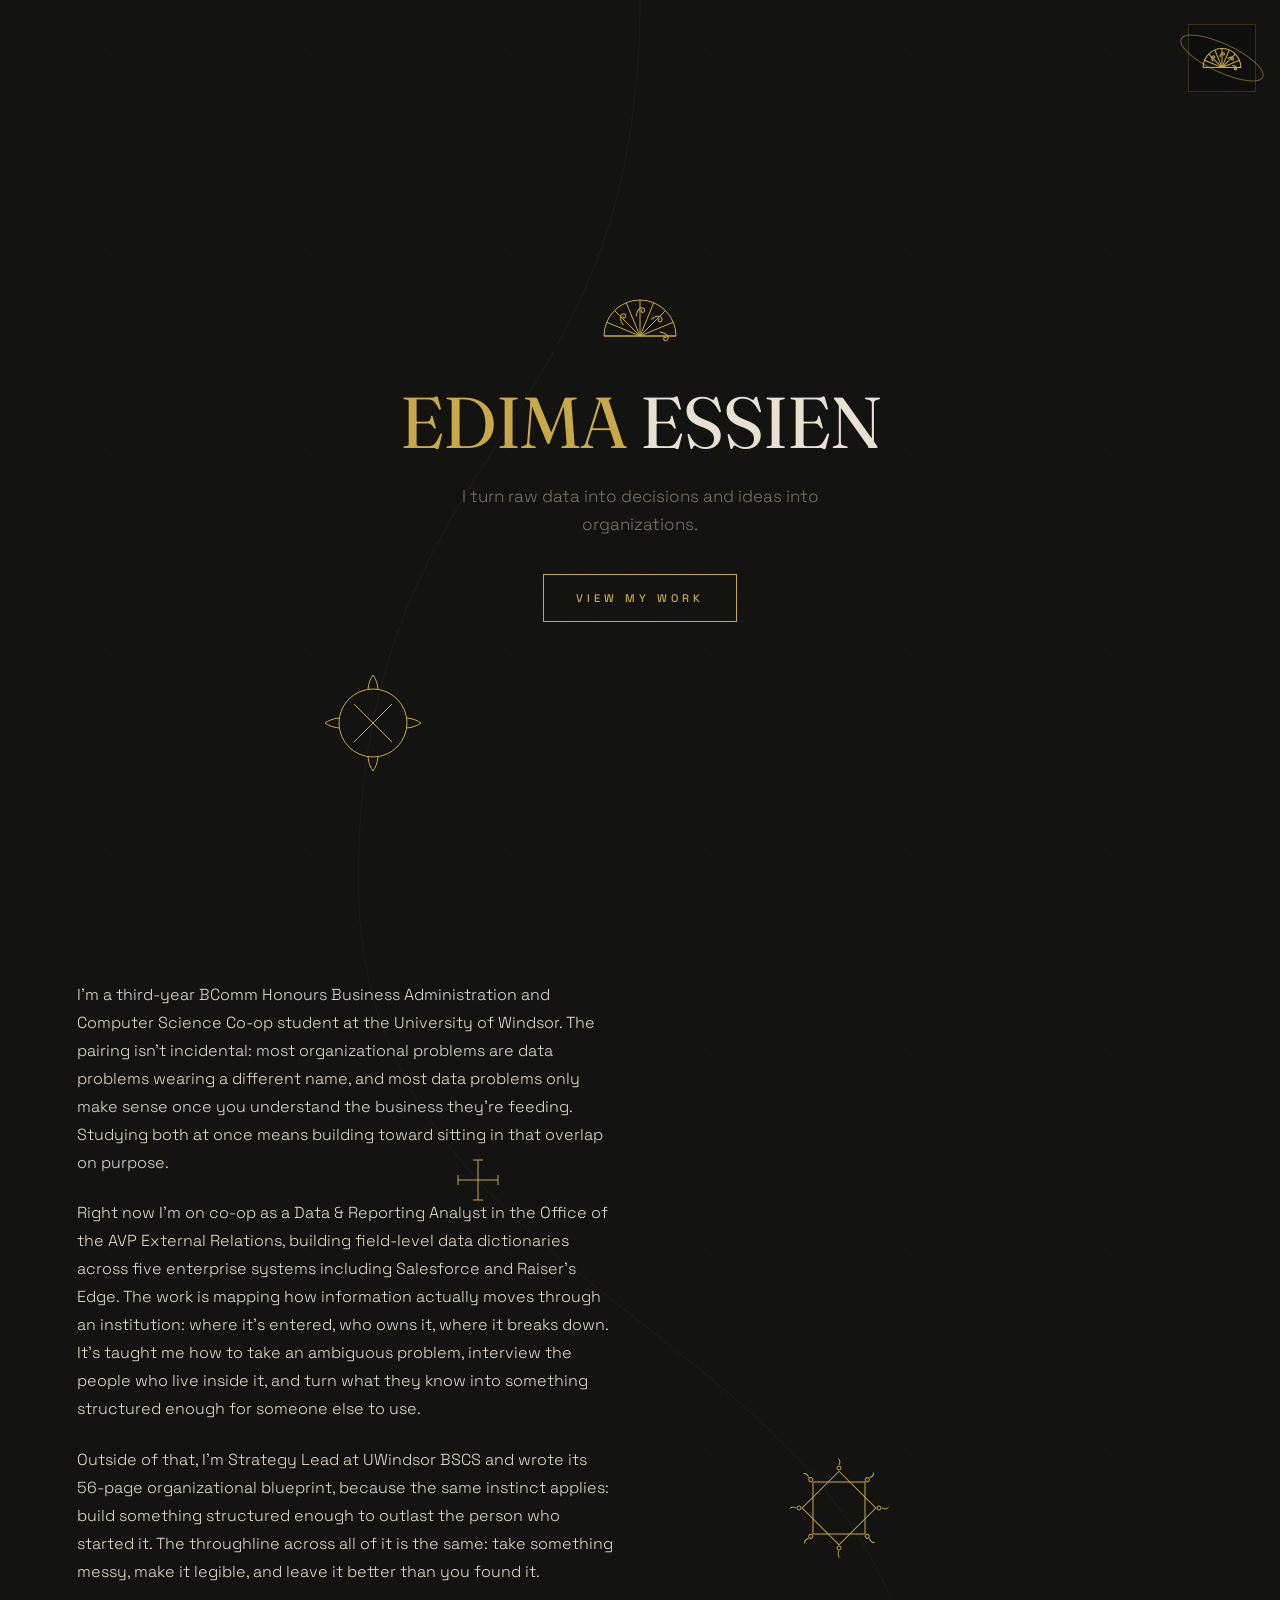
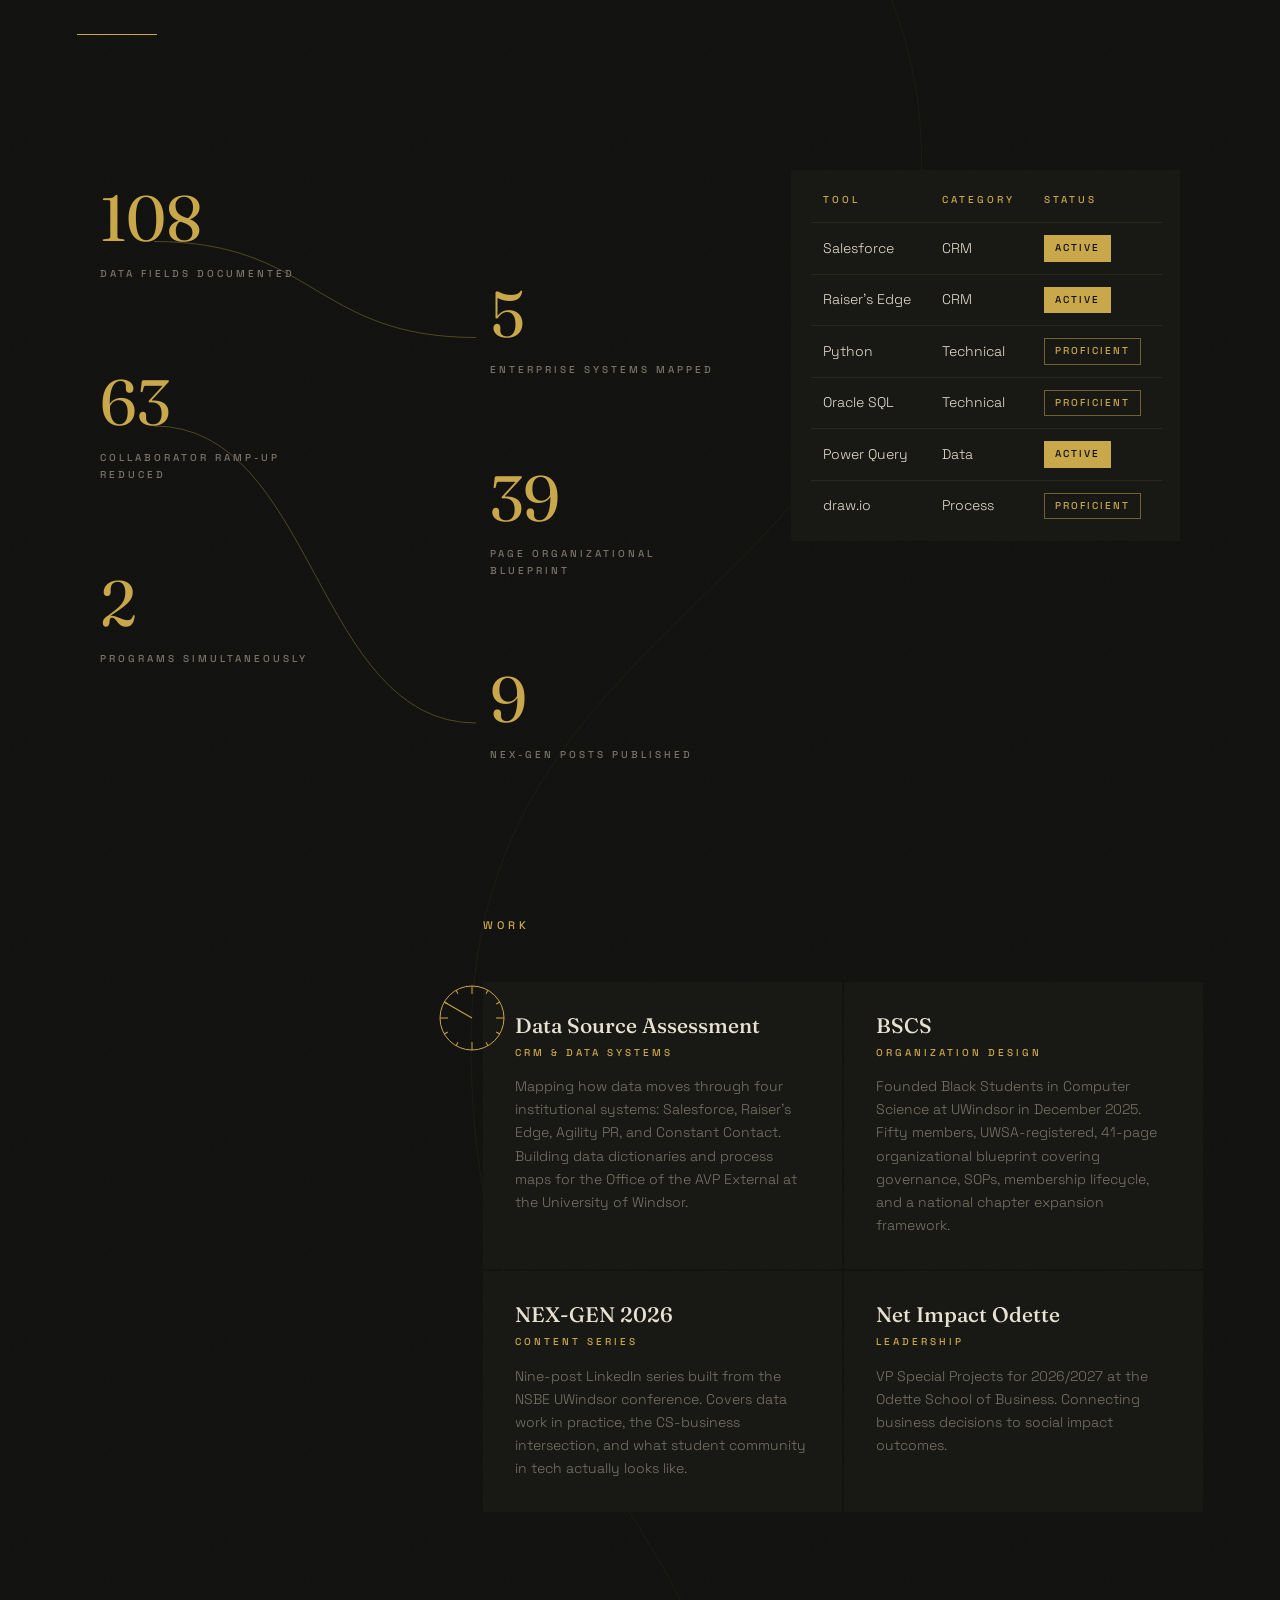
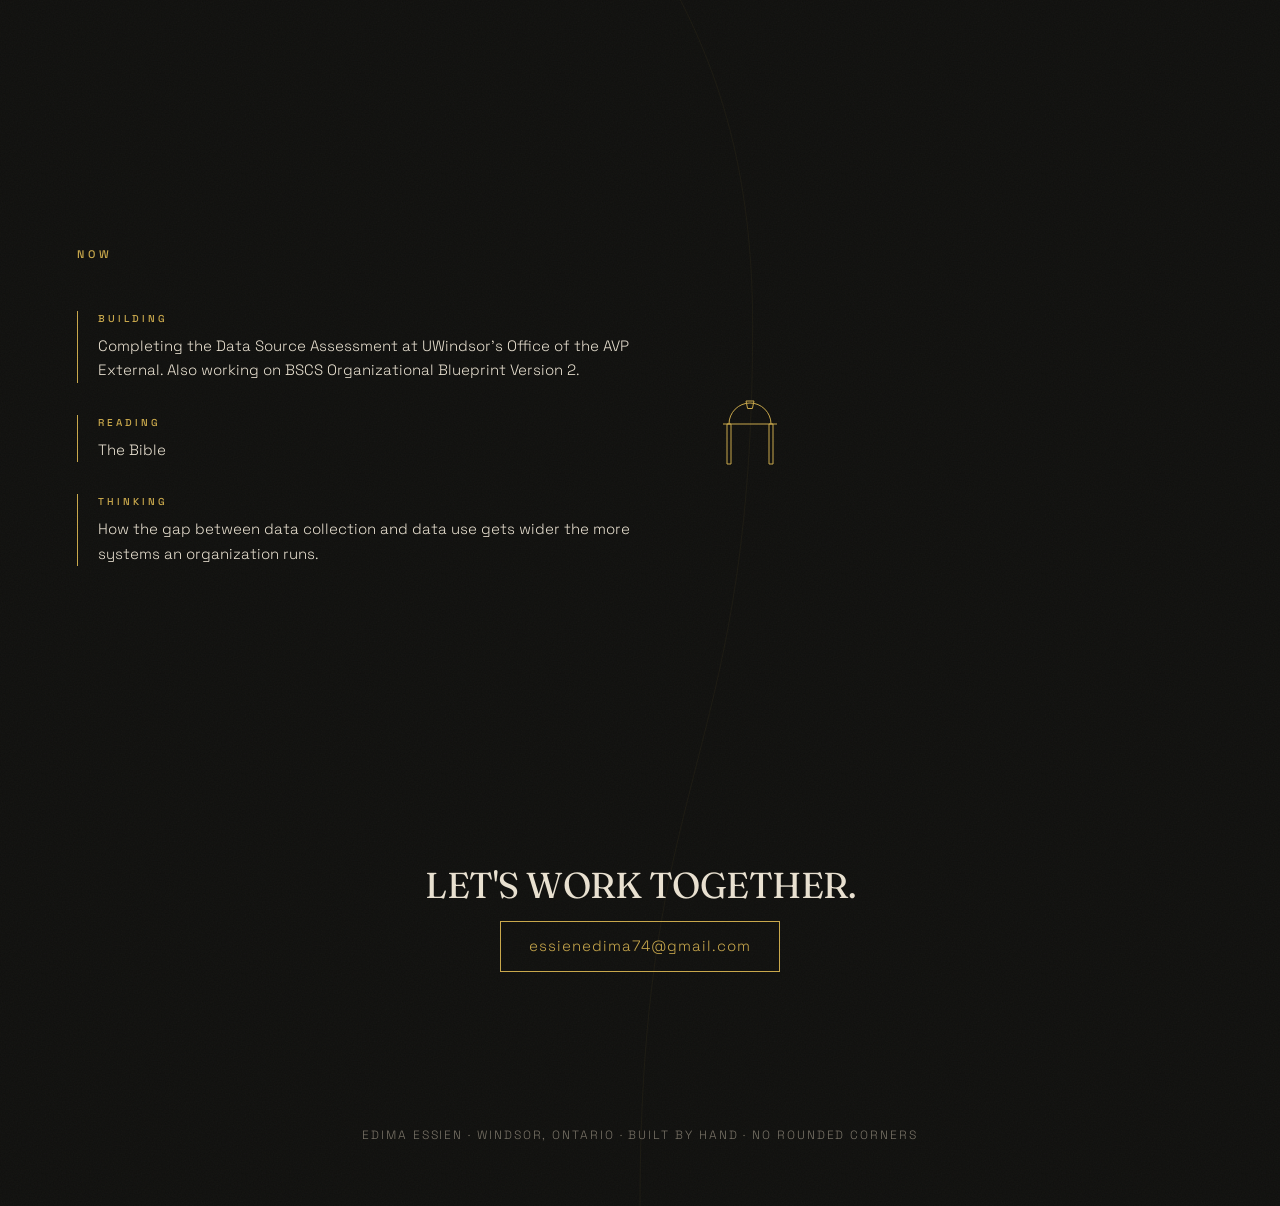
==== commit 43cc2123: "Update index.html" ====
--- a/index.html
+++ b/index.html
@@ -487,7 +487,7 @@
       </div>
       <div class="now-item rv">
         <p class="nlabel">Reading</p>
-        <p class="ntext">[Add current read]</p>
+        <p class="ntext">The Bible</p>
       </div>
       <div class="now-item rv">
         <p class="nlabel">Thinking</p>
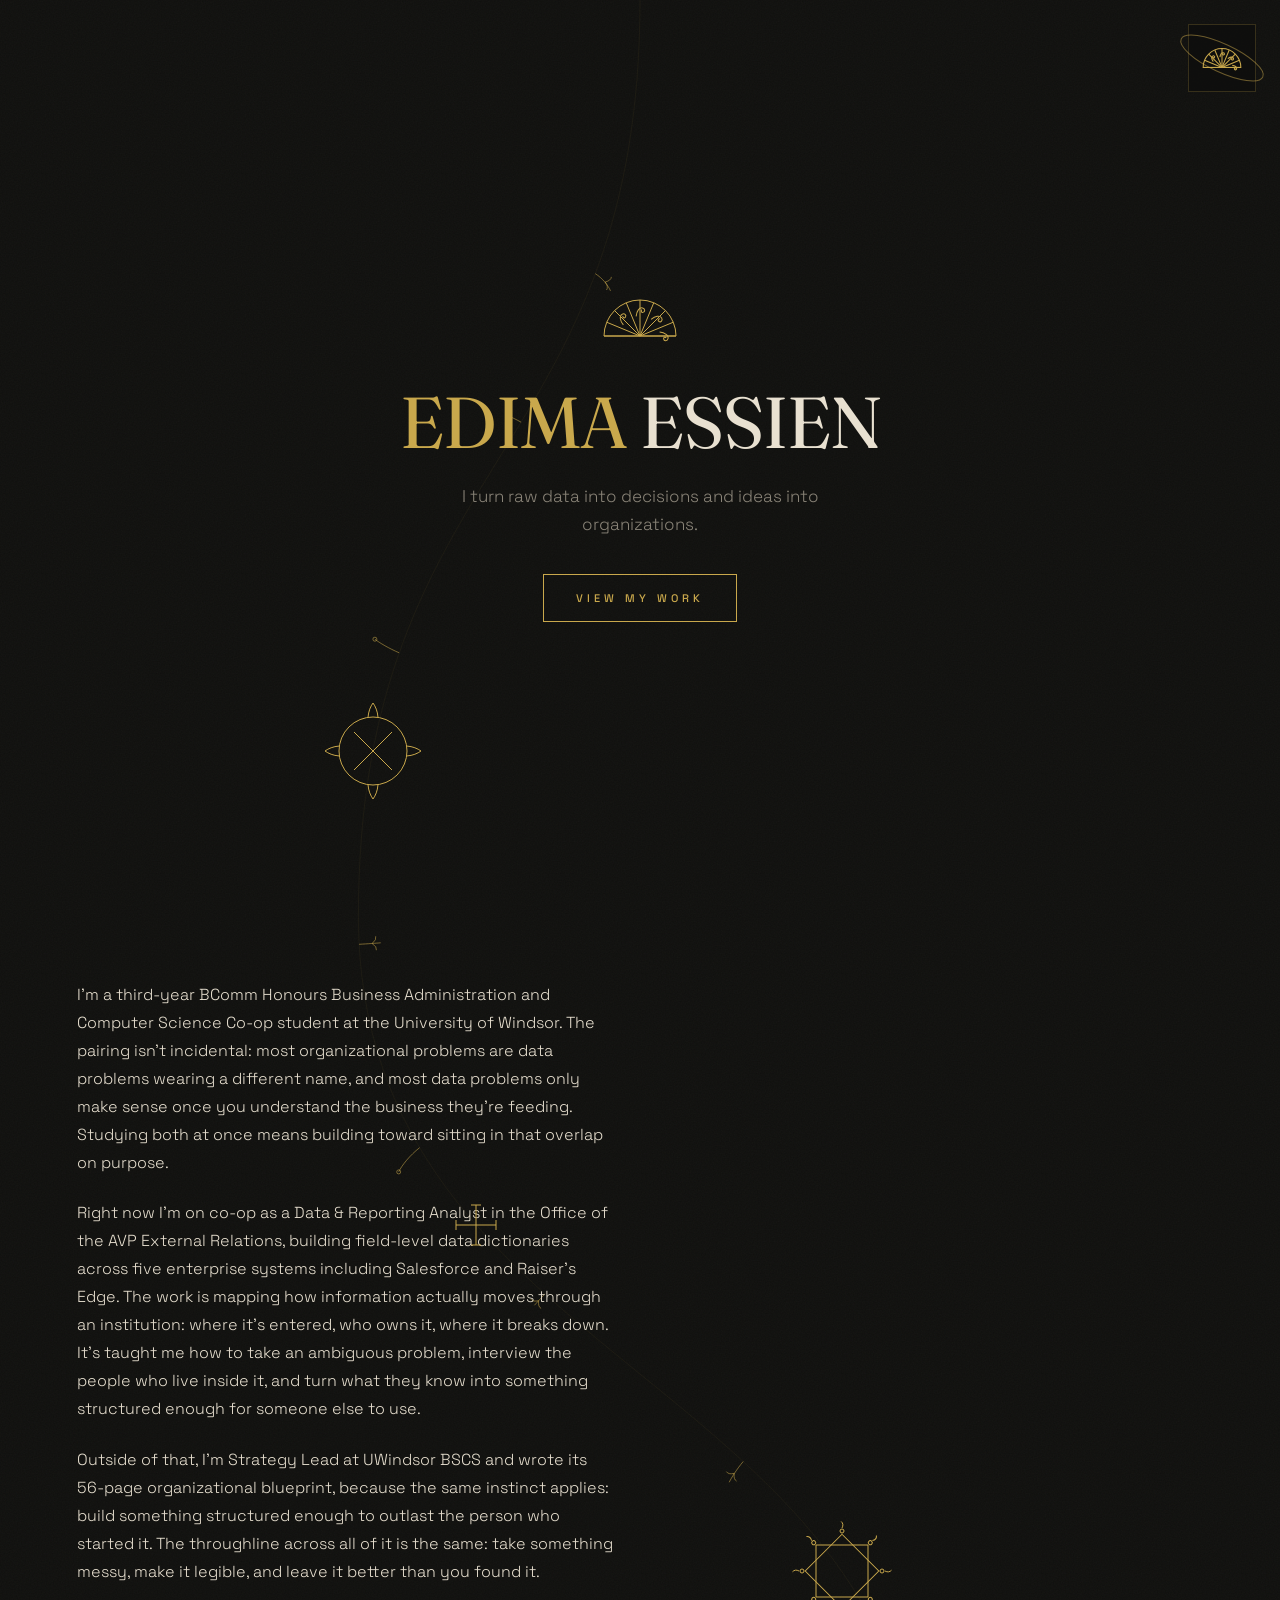
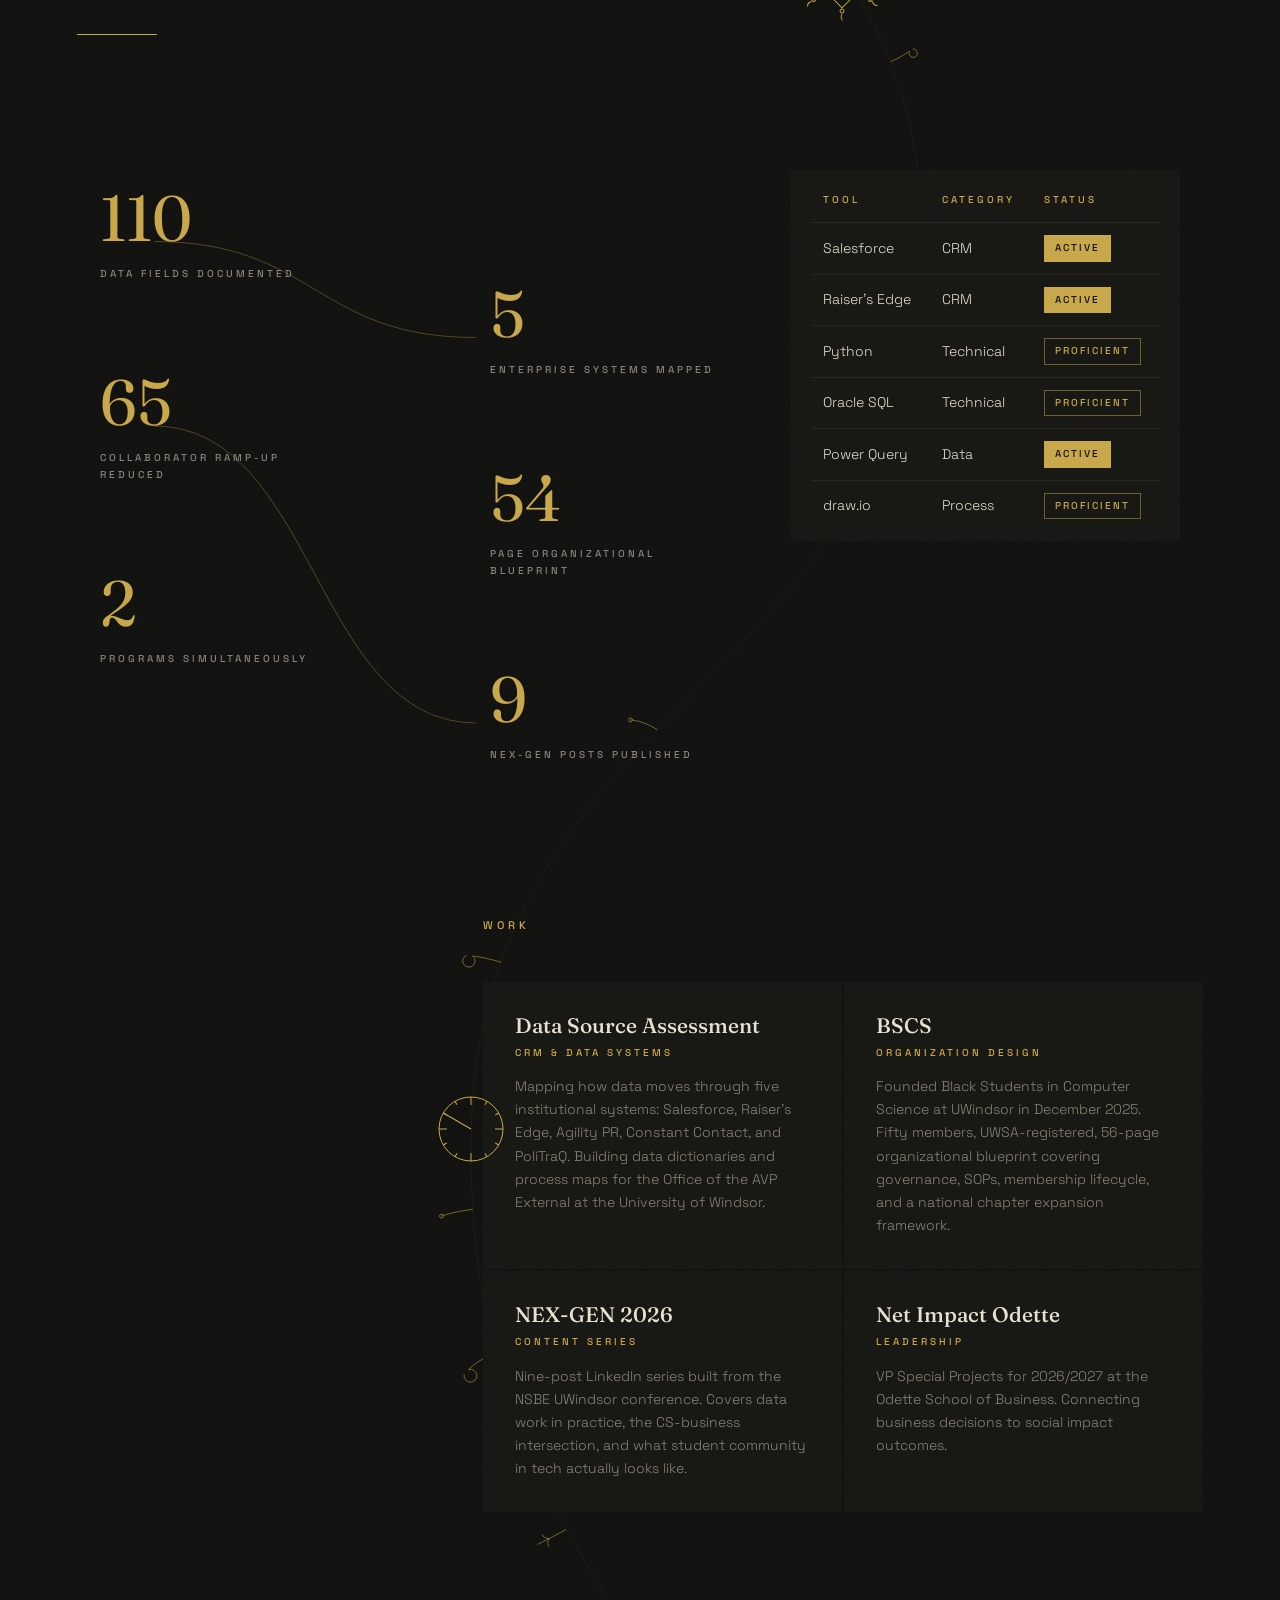
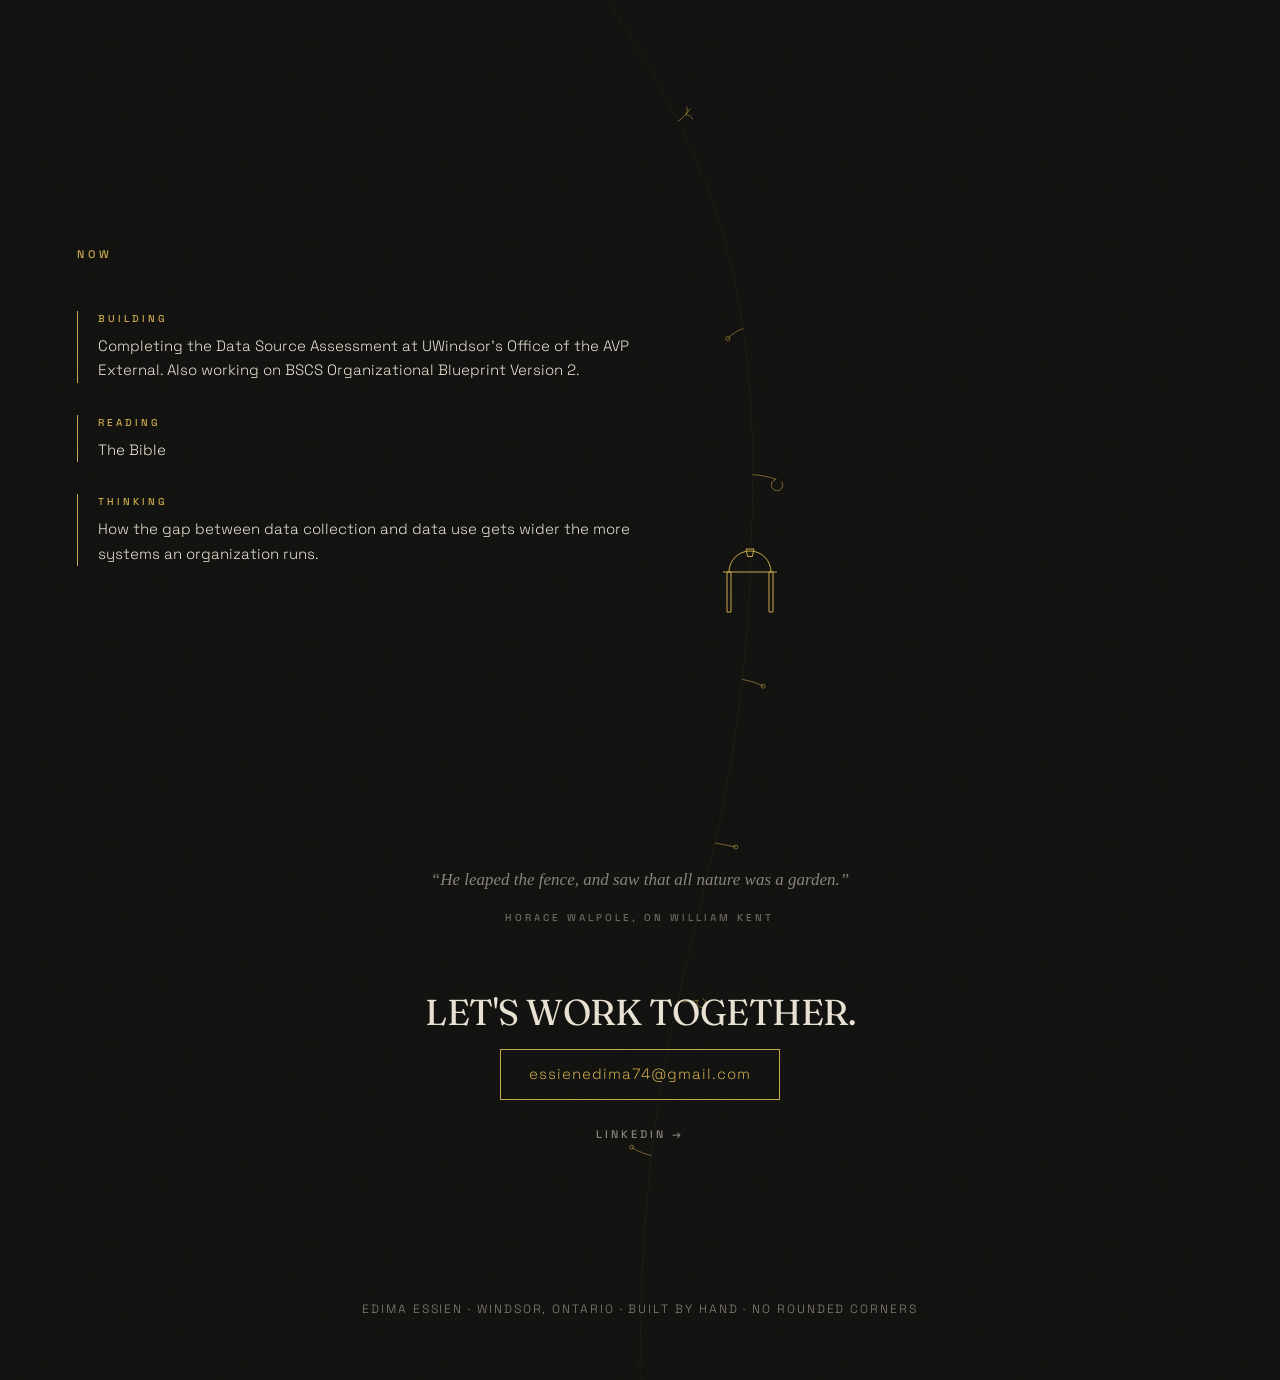
==== commit 52302e6c: "Add files via upload" ====
--- a/index.html
+++ b/index.html
@@ -1,10 +1,34 @@
 <!DOCTYPE html>
 <html lang="en">
 <head>
+  <!-- Google tag (gtag.js) -->
+<script async src="https://www.googletagmanager.com/gtag/js?id=G-Z8L5N1QT7N"></script>
+<script>
+  window.dataLayer = window.dataLayer || [];
+  function gtag(){dataLayer.push(arguments);}
+  gtag('js', new Date());
+
+  gtag('config', 'G-Z8L5N1QT7N');
+</script>
 <meta charset="UTF-8">
 <meta name="viewport" content="width=device-width, initial-scale=1.0">
 <title>Edima Essien — Data &amp; Strategy</title>
 <meta name="description" content="Edima Essien. Data & Reporting Analyst, founder of BSCS, BComm Honours + Computer Science Co-op at the University of Windsor.">
+<link rel="icon" type="image/svg+xml" href="data:image/svg+xml,%3Csvg xmlns='http://www.w3.org/2000/svg' viewBox='0 0 64 64'%3E%3Crect width='64' height='64' fill='%230F0F0D'/%3E%3Cg fill='none' stroke='%23C9A84C' stroke-width='2.5'%3E%3Cpath d='M10 46 A22 22 0 0 1 54 46 Z'/%3E%3Cpath d='M32 46 L32 24 M32 46 L16.4 30.4 M32 46 L47.6 30.4'/%3E%3C/g%3E%3C/svg%3E">
+<meta name="theme-color" content="#0F0F0D">
+<link rel="canonical" href="https://mressien7.github.io/e/">
+<meta property="og:type" content="website">
+<meta property="og:site_name" content="Edima Essien">
+<meta property="og:title" content="Edima Essien — Data &amp; Strategy">
+<meta property="og:description" content="Edima Essien. Data & Reporting Analyst, founder of BSCS, BComm Honours + Computer Science Co-op at the University of Windsor.">
+<meta property="og:url" content="https://mressien7.github.io/e/">
+<meta property="og:image" content="https://mressien7.github.io/e/og.png">
+<meta property="og:image:width" content="1200">
+<meta property="og:image:height" content="630">
+<meta name="twitter:card" content="summary_large_image">
+<meta name="twitter:title" content="Edima Essien — Data &amp; Strategy">
+<meta name="twitter:description" content="Edima Essien. Data & Reporting Analyst, founder of BSCS, BComm Honours + Computer Science Co-op at the University of Windsor.">
+<meta name="twitter:image" content="https://mressien7.github.io/e/og.png">
 <link rel="preconnect" href="https://fonts.googleapis.com">
 <link rel="preconnect" href="https://fonts.gstatic.com" crossorigin>
 <link rel="stylesheet" href="style.css">
@@ -14,7 +38,7 @@
     --bg:#0F0F0D;
     --gold:#C9A84C;
     --ink:#E8E0D0;
-    --dim:#7A7468;
+    --dim:#8A8478;
     --card:#181814;
     --card-hover:#1E1E18;
   }
@@ -83,6 +107,7 @@
     font-size:11px;font-weight:500;letter-spacing:4px;
     color:var(--gold);margin:0 0 48px;text-transform:uppercase;
   }
+  h2.label{font-family:'Space Grotesk',sans-serif;line-height:1.65;}
 
   /* ================= HERO ================= */
   #hero{
@@ -290,6 +315,16 @@
     padding-top:64px;
     padding-bottom:64px;
   }
+  .epigraph{margin:0 0 64px;padding:0;max-width:440px;}
+  .epigraph p{
+    font-family:'Fraunces',serif;font-style:italic;font-weight:300;
+    font-size:17px;line-height:1.6;color:var(--dim);margin:0 0 10px;
+  }
+  .epigraph cite{
+    font-style:normal;font-size:10px;font-weight:500;
+    letter-spacing:3px;text-transform:uppercase;
+    color:var(--dim);opacity:.75;
+  }
   #contact h2{
     font-family:'Fraunces',serif;font-weight:400;
     font-size:36px;letter-spacing:-.5px;
@@ -304,11 +339,29 @@
     transition:background 160ms ease,color 160ms ease;
   }
   .email:hover{background:var(--gold);color:var(--bg);}
+  .social{
+    font-size:11px;font-weight:500;letter-spacing:3px;
+    color:var(--dim);
+    transition:color 160ms ease,letter-spacing 160ms ease;
+  }
+  .social:hover{color:var(--gold);letter-spacing:5px;}
 
   footer{
     position:relative;z-index:1;text-align:center;
     padding:10vh 6vw 60px;font-size:12px;
     letter-spacing:.16em;text-transform:uppercase;color:var(--dim);
+  }
+
+  /* ================= SPRIGS =================
+     the feral layer: wild growth escaping the refined line.
+     each sprig draws itself once the spine tip has passed it. */
+  #sprig-layer .sp{
+    stroke-dasharray:100;
+    stroke-dashoffset:100;
+    opacity:.55;
+  }
+  #sprig-layer .sprig.grown .sp{
+    stroke-dashoffset:0;
   }
 
   /* ================= SCROLL ENTRANCE ================= */
@@ -354,6 +407,7 @@
     }
     html.js .rv{opacity:1;transform:none;transition:none;}
     #stats-connectors path{stroke-dashoffset:0 !important;transition:none !important;}
+    #sprig-layer .sp{stroke-dashoffset:0 !important;transition:none !important;}
     html.js #stats .trv{opacity:1;transform:none;transition:none;}
     .stat .suf{transition:none;}
     .card:hover::after{animation:none;clip-path:none;}
@@ -365,6 +419,7 @@
 <svg id="spine" style="position:absolute;top:0;left:0;width:100%;pointer-events:none;z-index:0;overflow:visible" aria-hidden="true">
   <path id="ghost-spine" fill="none" stroke="#C9A84C" stroke-width="1" opacity="0.06" d=""/>
   <path id="live-spine" fill="none" stroke="#C9A84C" stroke-width="1.5" d=""/>
+  <g id="sprig-layer" fill="none" stroke="#C9A84C" stroke-width="1"></g>
 </svg>
 
 <div id="ornament-layer" aria-hidden="true">
@@ -419,7 +474,7 @@
             <p class="numline"><span class="num">0</span><span class="suf"></span></p>
             <p class="slabel">Enterprise Systems Mapped</p>
           </div>
-          <div class="stat rv" id="s-blueprint" data-target="41">
+          <div class="stat rv" id="s-blueprint" data-target="56">
             <p class="numline"><span class="num">0</span><span class="suf"></span></p>
             <p class="slabel">Page Organizational Blueprint</p>
           </div>
@@ -451,17 +506,17 @@
   <!-- WORK -->
   <section id="work" data-align="right">
     <div class="inner">
-      <p class="label rv">Work</p>
+      <h2 class="label rv">Work</h2>
       <div class="grid">
         <div class="card rv">
           <h3>Data Source Assessment</h3>
           <p class="cat">CRM &amp; Data Systems</p>
-          <p>Mapping how data moves through four institutional systems: Salesforce, Raiser's Edge, Agility PR, and Constant Contact. Building data dictionaries and process maps for the Office of the AVP External at the University of Windsor.</p>
+          <p>Mapping how data moves through five institutional systems: Salesforce, Raiser's Edge, Agility PR, Constant Contact, and PoliTraQ. Building data dictionaries and process maps for the Office of the AVP External at the University of Windsor.</p>
         </div>
         <div class="card rv">
           <h3>BSCS</h3>
           <p class="cat">Organization Design</p>
-          <p>Founded Black Students in Computer Science at UWindsor in December 2025. Fifty members, UWSA-registered, 41-page organizational blueprint covering governance, SOPs, membership lifecycle, and a national chapter expansion framework.</p>
+          <p>Founded Black Students in Computer Science at UWindsor in December 2025. Fifty members, UWSA-registered, 56-page organizational blueprint covering governance, SOPs, membership lifecycle, and a national chapter expansion framework.</p>
         </div>
         <div class="card rv">
           <h3>NEX-GEN 2026</h3>
@@ -480,7 +535,7 @@
   <!-- NOW -->
   <section id="now" data-align="left">
     <div class="inner">
-      <p class="label rv">Now</p>
+      <h2 class="label rv">Now</h2>
       <div class="now-item rv">
         <p class="nlabel">Building</p>
         <p class="ntext">Completing the Data Source Assessment at UWindsor's Office of the AVP External. Also working on BSCS Organizational Blueprint Version 2.</p>
@@ -498,8 +553,13 @@
 
   <!-- CONTACT -->
   <section id="contact" data-align="center">
+    <blockquote class="epigraph rv">
+      <p>&ldquo;He leaped the fence, and saw that all nature was a garden.&rdquo;</p>
+      <cite>Horace Walpole, on William Kent</cite>
+    </blockquote>
     <h2 class="rv">LET'S WORK TOGETHER.</h2>
-    <a class="email rv" href="mailto:">essienedima74@gmail.com</a>
+    <a class="email rv" href="mailto:essienedima74@gmail.com">essienedima74@gmail.com</a>
+    <p class="rv" style="margin:20px 0 0"><a class="social" href="https://www.linkedin.com/in/edima-essien" target="_blank" rel="noopener">LINKEDIN &#8594;</a></p>
   </section>
 
 </main>
@@ -678,6 +738,96 @@
     });
   }
 
+  /* ---------- SPRIGS: the feral layer ----------
+     wild growth escaping the refined line. seeded so the garden
+     grows the same way every visit; sprigs sprout as the spine
+     tip passes them, and never retract. */
+  var sprigLayer = document.getElementById('sprig-layer');
+  var sprigs = [];
+  function mulberry32(a){
+    return function(){
+      a |= 0; a = a + 0x6D2B79F5 | 0;
+      var t = Math.imul(a ^ a >>> 15, 1 | a);
+      t = t + Math.imul(t ^ t >>> 7, 61 | t) ^ t;
+      return ((t ^ t >>> 14) >>> 0) / 4294967296;
+    };
+  }
+  function sprigAttrs(delay, dur){
+    return 'class="sp" pathLength="100" style="transition:stroke-dashoffset ' + dur + 'ms ease-out ' + delay + 'ms"';
+  }
+  function buildSprigs(){
+    if (!sprigLayer || !total) return;
+    var rng = mulberry32(17280414); /* Kent's Rousham years */
+    var clear = Object.keys(ornamentThresholds).map(function(k){ return total * ornamentThresholds[k]; });
+    var out = '', meta = [];
+    var L = 240 + rng() * 120;
+    while (L < total - 140){
+      var blocked = clear.some(function(c){ return Math.abs(L - c) < 70; });
+      if (!blocked){
+        var p1 = live.getPointAtLength(L);
+        var p2 = live.getPointAtLength(Math.min(L + 2, total));
+        var txv = p2.x - p1.x, tyv = p2.y - p1.y;
+        var m = Math.hypot(txv, tyv) || 1; txv /= m; tyv /= m;
+        var nx = -tyv, ny = txv;
+        var side = rng() < 0.5 ? -1 : 1;
+        var len = 15 + rng() * 18;
+        var drift = (rng() * 18 - 6) ; /* leans with growth, rarely against */
+        var ex = p1.x + nx * side * len + txv * drift;
+        var ey = p1.y + ny * side * len + tyv * drift;
+        var c1x = p1.x + nx * side * len * 0.4 + txv * drift * 0.15;
+        var c1y = p1.y + ny * side * len * 0.4 + tyv * drift * 0.15;
+        var c2x = p1.x + nx * side * len * 0.8 + txv * drift * 0.6;
+        var c2y = p1.y + ny * side * len * 0.8 + tyv * drift * 0.6;
+        var stem = 'M ' + p1.x.toFixed(1) + ' ' + p1.y.toFixed(1) +
+                   ' C ' + c1x.toFixed(1) + ' ' + c1y.toFixed(1) + ', ' +
+                   c2x.toFixed(1) + ' ' + c2y.toFixed(1) + ', ' +
+                   ex.toFixed(1) + ' ' + ey.toFixed(1);
+        var g = '<g class="sprig"><path ' + sprigAttrs(0, 650) + ' d="' + stem + '"/>';
+        var kind = rng();
+        if (kind < 0.4){
+          /* bud */
+          g += '<circle ' + sprigAttrs(400, 350) + ' cx="' + ex.toFixed(1) + '" cy="' + ey.toFixed(1) + '" r="2"/>';
+        } else if (kind < 0.75){
+          /* leaf pair near the tip */
+          var lx = nx * side, ly = ny * side;
+          var bx = p1.x + lx * len * 0.6 + txv * drift * 0.4;
+          var by = p1.y + ly * len * 0.6 + tyv * drift * 0.4;
+          var l1x = bx + txv * 7 + lx * 4, l1y = by + tyv * 7 + ly * 4;
+          var l2x = bx - txv * 7 + lx * 4, l2y = by - tyv * 7 + ly * 4;
+          g += '<path ' + sprigAttrs(350, 400) + ' d="M ' + bx.toFixed(1) + ' ' + by.toFixed(1) +
+               ' Q ' + ((bx + l1x) / 2 + lx * 3).toFixed(1) + ' ' + ((by + l1y) / 2 + ly * 3).toFixed(1) +
+               ' ' + l1x.toFixed(1) + ' ' + l1y.toFixed(1) + '"/>';
+          g += '<path ' + sprigAttrs(450, 400) + ' d="M ' + bx.toFixed(1) + ' ' + by.toFixed(1) +
+               ' Q ' + ((bx + l2x) / 2 + lx * 3).toFixed(1) + ' ' + ((by + l2y) / 2 + ly * 3).toFixed(1) +
+               ' ' + l2x.toFixed(1) + ' ' + l2y.toFixed(1) + '"/>';
+        } else {
+          /* acanthus curl at the tip */
+          var ca = Math.atan2(ey - c2y, ex - c2x);
+          var r = 4 + rng() * 2.5;
+          var sweep = side < 0 ? 0 : 1;
+          var cxp = ex + Math.cos(ca) * r, cyp = ey + Math.sin(ca) * r;
+          g += '<path ' + sprigAttrs(400, 400) + ' d="M ' + ex.toFixed(1) + ' ' + ey.toFixed(1) +
+               ' A ' + r.toFixed(1) + ' ' + r.toFixed(1) + ' 0 1 ' + sweep + ' ' +
+               cxp.toFixed(1) + ' ' + cyp.toFixed(1) + '"/>';
+        }
+        g += '</g>';
+        out += g;
+        meta.push(L);
+      }
+      L += 130 + rng() * 170;
+    }
+    sprigLayer.innerHTML = out;
+    sprigs = [];
+    var els = sprigLayer.querySelectorAll('.sprig');
+    for (var i = 0; i < els.length; i++) sprigs.push({ at: meta[i], el: els[i] });
+    updateSprigs(reduced ? total : total * currentProgress());
+  }
+  function updateSprigs(tipLen){
+    for (var i = 0; i < sprigs.length; i++){
+      if (tipLen >= sprigs[i].at + 24) sprigs[i].el.classList.add('grown');
+    }
+  }
+
   /* ---------- BUILD + SCROLL DRAW ---------- */
   function currentProgress(){
     var max = document.documentElement.scrollHeight - window.innerHeight;
@@ -696,6 +846,7 @@
     live.style.strokeDasharray = total;
     placeOrnaments();
     drawConnectors();
+    try { buildSprigs(); } catch(e){}
     if (reduced){
       live.style.strokeDashoffset = 0;
       Object.keys(spineOrnaments).forEach(function(key){
@@ -714,6 +865,7 @@
     var progress = currentProgress();
     live.style.strokeDashoffset = total * (1 - progress);
     updateOrnaments(progress);
+    updateSprigs(total * progress);
   }, { passive: true });
 
   var resizeTimer = null;
@@ -826,464 +978,22 @@
   if (document.readyState !== 'loading') init();
 })();
 </script>
+
 <!-- ============================================================
-     GARDEN MAP NAVIGATION (cosmic) : shared component
-     Paste this block just before </body> on every page.
+     GARDEN MAP NAVIGATION : shared component
+     Markup here; behavior lives in garden-map.js (one copy, site-wide).
      Requires style.css to be linked in <head>.
      ============================================================ -->
 <button id="garden-trigger" aria-label="Open the garden map" aria-haspopup="dialog"></button>
 
-<div id="garden-overlay" class="gm-overlay" role="dialog" aria-modal="true" aria-label="Garden map navigation">
+<div id="garden-overlay" class="gm-overlay" role="dialog" aria-modal="true" aria-label="Garden map navigation" aria-hidden="true" inert>
   <canvas id="gm-canvas" aria-hidden="true"></canvas>
   <p class="gm-title">The Garden Map</p>
   <button id="garden-close" aria-label="Close the garden map">&times;</button>
   <svg id="garden-map" viewBox="0 0 600 800" preserveAspectRatio="xMidYMid meet" xmlns="http://www.w3.org/2000/svg"></svg>
 </div>
 
-<script>
-/* ---------- page transitions (global) ---------- */
-function navigateTo(url){
-  var reduced = window.matchMedia('(prefers-reduced-motion: reduce)').matches;
-  if (reduced){ window.location.href = url; return; }
-  document.body.style.transition = 'opacity 400ms ease';
-  document.body.style.opacity = 0;
-  setTimeout(function(){ window.location.href = url; }, 400);
-}
-
-(function(){
-  var reduced = window.matchMedia('(prefers-reduced-motion: reduce)').matches;
-  var NS = 'http://www.w3.org/2000/svg';
-
-  /* ---------- fade in on load ---------- */
-  if (!reduced){
-    document.body.style.opacity = '0';
-    requestAnimationFrame(function(){
-      document.body.style.transition = 'opacity 400ms ease';
-      requestAnimationFrame(function(){ document.body.style.opacity = '1'; });
-    });
-  }
-
-  /* ---------- the six destinations ---------- */
-  var PAGES = [
-    { key:'home',       label:'HOME',       url:'index.html',      swing: 0    },
-    { key:'portfolio',  label:'PORTFOLIO',  url:'portfolio.html',  swing:-1    },
-    { key:'resume',     label:'R\u00C9SUM\u00C9', url:'resume.html', swing: 1   },
-    { key:'dashboard',  label:'DASHBOARD',  url:'dashboard.html',  swing:-0.7  },
-    { key:'university', label:'UNIVERSITY', url:'university.html', swing: 0.7  },
-    { key:'calendar',   label:'CALENDAR',   url:'calendar.html',   swing: 0    }
-  ];
-
-  /* ---------- ornament geometry ----------
-     every element: class="dr", pathLength="100", and explicit fill="none".
-     stroke only; nothing in the map ever fills. */
-  function E(tag, a){
-    var s = '<' + tag + ' class="dr" pathLength="100" fill="none"';
-    for (var k in a) s += ' ' + k + '="' + a[k] + '"';
-    return s + '/>';
-  }
-  function ornHome(){
-    var s = E('path',{d:'M -36 18 A 36 36 0 0 1 36 18 L -36 18 Z'});
-    for (var i = 0; i <= 8; i++){
-      var a = i * 22.5 * Math.PI / 180;
-      s += E('path',{d:'M 0 18 L ' + (36*Math.cos(a)).toFixed(2) + ' ' + (18 - 36*Math.sin(a)).toFixed(2)});
-    }
-    var curl = 'M 0 -20 C 1.5 -25, 5 -28.5, 8 -27 C 10.5 -25.8, 10 -22.5, 7.5 -22.6 C 5.8 -22.7, 5.6 -24.6, 7 -25.4';
-    [11.25,56.25,101.25,146.25].forEach(function(t){
-      s += E('path',{d:curl, transform:'translate(0,18) rotate(' + (90 - t).toFixed(2) + ')'});
-    });
-    return { span:88, inner:s };
-  }
-  function ornPortfolio(){
-    var s = E('rect',{x:-26,y:-26,width:52,height:52});
-    s += E('rect',{x:-26,y:-26,width:52,height:52,transform:'rotate(45)'});
-    for (var i = 0; i < 8; i++){
-      s += '<g transform="rotate(' + (i*45) + ')">'
-         + E('circle',{cx:0,cy:-40,r:2})
-         + E('path',{d:'M 0 -43 C 1.5 -45.5, 1 -48, -0.8 -49.5'})
-         + '</g>';
-    }
-    return { span:104, inner:s };
-  }
-  function ornResume(){
-    var s = E('circle',{r:34});
-    s += E('path',{d:'M -19 -19 L 19 19'}) + E('path',{d:'M -19 19 L 19 -19'});
-    [0,90,180,270].forEach(function(r){
-      s += '<g transform="rotate(' + r + ')">'
-         + E('path',{d:'M -5 -33.6 C -4.5 -40, -2.5 -44.5, 0 -48'})
-         + E('path',{d:'M 5 -33.6 C 4.5 -40, 2.5 -44.5, 0 -48'})
-         + '</g>';
-    });
-    return { span:104, inner:s };
-  }
-  function ornDashboard(){
-    var s = E('path',{d:'M -28 14 L 28 14'});
-    s += E('path',{d:'M -28 14 A 28 28 0 0 1 28 14'});
-    [0,45,90,135,180].forEach(function(a){
-      s += E('path',{d:'M 0 -28 L 0 -23', transform:'translate(0,14) rotate(' + (a - 90) + ')'});
-    });
-    s += E('path',{d:'M 0 0 L 0 -24', transform:'translate(0,14) rotate(-50)'});
-    s += E('circle',{cx:0,cy:14,r:2.5});
-    return { span:72, inner:s };
-  }
-  function ornUniversity(){
-    var s = E('rect',{x:-23,y:-10,width:4,height:40});
-    s += E('rect',{x:19,y:-10,width:4,height:40});
-    s += E('path',{d:'M -27 -10 L 27 -10'});
-    s += E('path',{d:'M -21 -10 A 21 21 0 0 1 21 -10'});
-    s += E('path',{d:'M -4 -33 L 4 -33 L 2.4 -25.5 L -2.4 -25.5 Z'});
-    return { span:70, inner:s };
-  }
-  function ornCalendar(){
-    var s = E('circle',{r:32});
-    for (var i = 0; i < 12; i++){
-      s += E('path',{d:'M 0 -32 L 0 ' + (i % 3 === 0 ? -24 : -28), transform:'rotate(' + (i*30) + ')'});
-    }
-    s += E('path',{d:'M 0 0 L 0 -32', transform:'rotate(300)'});
-    return { span:70, inner:s };
-  }
-  var ORN = {
-    home: ornHome, portfolio: ornPortfolio, resume: ornResume,
-    dashboard: ornDashboard, university: ornUniversity, calendar: ornCalendar
-  };
-
-  /* ---------- detect current page ---------- */
-  var file = (window.location.pathname.split('/').pop() || 'index.html').toLowerCase();
-  var current = 'home';
-  PAGES.forEach(function(p){ if (p.url === file) current = p.key; });
-
-  /* ---------- trigger: ringed, pulsing star system ---------- */
-  var trigger = document.getElementById('garden-trigger');
-  var trigPulseLayer = null;
-  (function(){
-    var o = ORN[current]();
-    var h = o.span / 2;
-    trigger.innerHTML =
-      '<span class="gm-trig-halo" aria-hidden="true">' +
-        '<svg viewBox="0 0 144 144" xmlns="http://www.w3.org/2000/svg">' +
-          '<g class="gm-ring-spin"><g class="gm-ring-spin2">' +
-            '<ellipse class="gm-ring" cx="72" cy="72" rx="45" ry="14" fill="none" transform="rotate(25 72 72)"/>' +
-          '</g></g>' +
-          '<g class="gm-pulse-layer"></g>' +
-        '</svg>' +
-      '</span>' +
-      '<span class="gm-trig-orn">' +
-        '<svg viewBox="' + (-h) + ' ' + (-h) + ' ' + o.span + ' ' + o.span + '" xmlns="http://www.w3.org/2000/svg">' +
-        '<g fill="none" stroke="#C9A84C" stroke-width="2">' + o.inner + '</g></svg>' +
-      '</span>';
-    Array.prototype.forEach.call(trigger.querySelectorAll('.gm-trig-orn .dr'), function(el){
-      el.style.strokeDasharray = 'none';
-      el.style.strokeDashoffset = '0';
-    });
-    trigPulseLayer = trigger.querySelector('.gm-pulse-layer');
-  })();
-
-  /* supernova pulse: r 34 expanding to 70, opacity .6 to 0 over 800ms */
-  function trigPulse(){
-    if (reduced || !trigPulseLayer) return;
-    var c = document.createElementNS(NS, 'circle');
-    c.setAttribute('cx', 72); c.setAttribute('cy', 72); c.setAttribute('r', 70);
-    c.setAttribute('fill', 'none');
-    c.style.animation = 'gmTrigPulse 800ms ease-out forwards';
-    trigPulseLayer.appendChild(c);
-    setTimeout(function(){ if (c.parentNode) c.parentNode.removeChild(c); }, 950);
-  }
-  if (!reduced){
-    /* fires 1.5s after load, then every 4.5s */
-    setTimeout(function(){
-      trigPulse();
-      setInterval(trigPulse, 4500);
-    }, 1500);
-    trigger.addEventListener('mouseenter', trigPulse);
-  }
-
-  /* ---------- the map: spine logic between six nodes ---------- */
-  var map = document.getElementById('garden-map');
-  var CX = 300, AMP = 150, Y0 = 90, STEP = 124, NODE = 64;
-
-  var nodesXY = PAGES.map(function(p, i){
-    return { x: CX + AMP * p.swing, y: Y0 + i * STEP };
-  });
-  var d = 'M ' + nodesXY[0].x + ' ' + nodesXY[0].y;
-  for (var i = 1; i < nodesXY.length; i++){
-    var a = nodesXY[i-1], b = nodesXY[i];
-    var ym = (a.y + b.y) / 2;
-    d += ' C ' + a.x + ' ' + ym + ', ' + b.x + ' ' + ym + ', ' + b.x + ' ' + b.y;
-  }
-
-  /* the spiral path: three layered strokes on the same d, all fill="none" */
-  var svgStr =
-    '<path class="gm-glow" fill="none" d="' + d + '"/>' +
-    '<path class="gm-coreglow" fill="none" d="' + d + '"/>' +
-    '<path class="gm-thread" fill="none" d="' + d + '"/>';
-
-  PAGES.forEach(function(p, i){
-    var o = ORN[p.key]();
-    var k = (NODE / o.span).toFixed(4);
-    var pos = nodesXY[i];
-    svgStr +=
-      '<g class="gm-node' + (p.key === current ? ' current' : '') + '"' +
-      ' transform="translate(' + pos.x + ',' + pos.y + ')"' +
-      ' style="--dd:' + (900 + i*150) + 'ms;--ld:' + (1200 + i*100) + 'ms"' +
-      ' role="link" tabindex="0" aria-label="' + p.label + '"' +
-      ' data-url="' + p.url + '"' +
-      ' onclick="navigateTo(\'' + p.url + '\')">' +
-      /* burst layer sits outside the counter-rotating group so expanding
-         circles never disturb its bounding box */
-      '<g class="gm-burst"></g>' +
-      '<g class="gm-upright">' +
-      /* symmetric r=60 hit area keeps the fill-box center exactly on the
-         path point, so the counter-rotation pivot is exact */
-      '<circle r="60" fill="none" stroke="none" pointer-events="all"/>' +
-      '<g class="gm-ornwrap"><g fill="none" stroke="#C9A84C" stroke-width="1" transform="scale(' + k + ')">' + o.inner + '</g></g>' +
-      '<circle class="gm-base" r="4.5"/>' +
-      '<text class="gm-label" y="50">' + p.label + '</text>' +
-      '</g></g>';
-  });
-  map.innerHTML = svgStr;
-
-  var glow = map.querySelector('.gm-glow');
-  var coreglow = map.querySelector('.gm-coreglow');
-  var pathLen = 2000;
-  try { pathLen = glow.getTotalLength(); } catch(e){}
-
-  /* ---------- supernova bursts ---------- */
-  function burst(node, strong){
-    if (reduced) return;
-    var layer = node.querySelector('.gm-burst');
-    [60, 80, 100].forEach(function(r, i){
-      var c = document.createElementNS(NS, 'circle');
-      c.setAttribute('r', r);
-      c.setAttribute('fill', 'none');
-      c.setAttribute('stroke', '#C9A84C');
-      c.setAttribute('stroke-width', strong ? 2 : 1.25);
-      c.style.opacity = '0';
-      c.style.animation = 'gmNova 800ms ease-out ' + (i * 150) + 'ms forwards';
-      layer.appendChild(c);
-      setTimeout(function(){ if (c.parentNode) c.parentNode.removeChild(c); }, 1500 + i * 150);
-    });
-  }
-
-  /* ---------- deep space canvas: nebula, star field, shooting stars ---------- */
-  var overlay = document.getElementById('garden-overlay');
-  var canvas = document.getElementById('gm-canvas');
-  var ctx = canvas.getContext('2d');
-  var stars = [], shoots = [], rafId = null, openT = 0, nextShoot = 0;
-
-  function easeOut(t){ return 1 - Math.pow(1 - t, 3); }
-  function clamp01(v){ return Math.min(1, Math.max(0, v)); }
-
-  function sizeCanvas(){
-    var dpr = Math.min(2, window.devicePixelRatio || 1);
-    var w = overlay.clientWidth, h = overlay.clientHeight;
-    canvas.width = w * dpr; canvas.height = h * dpr;
-    ctx.setTransform(dpr, 0, 0, dpr, 0, 0);
-    genStars(w, h);
-  }
-  function genStars(w, h){
-    stars = [];
-    var layers = [
-      { n:140, r:[0.5,0.5], a:[0.2,0.4], p:[3000,5000] }, /* far */
-      { n:100, r:[1,1],     a:[0.4,0.7], p:[1500,3000] }, /* mid */
-      { n:60,  r:[1.5,2],   a:[0.8,1.0], p:[800,1500]  }  /* near */
-    ];
-    var cx = w/2, cy = h/2, reach = Math.hypot(w, h) * 0.62;
-    layers.forEach(function(L){
-      for (var i = 0; i < L.n; i++){
-        var fx = Math.random() * w, fy = Math.random() * h;
-        var dx = fx - cx, dy = fy - cy, m = Math.hypot(dx, dy) || 1;
-        stars.push({
-          fx: fx, fy: fy,
-          ex: cx + dx/m * reach, ey: cy + dy/m * reach, /* warp-in start, beyond the edge */
-          r: L.r[0] + Math.random() * (L.r[1] - L.r[0]),
-          a: L.a[0] + Math.random() * (L.a[1] - L.a[0]),
-          p: L.p[0] + Math.random() * (L.p[1] - L.p[0]),
-          ph: Math.random() * Math.PI * 2,
-          wd: Math.random() * 300,
-          c: Math.random() < 0.5 ? '255,255,255' : '255,244,224' /* white / warm white */
-        });
-      }
-    });
-  }
-
-  function paintNebula(t, w, h){
-    var alpha = 0.4 * easeOut(clamp01((t - 100) / 600)); /* step 2: fade in */
-    if (alpha <= 0) return;
-    var dmax = Math.max(w, h);
-    ctx.save();
-    ctx.translate(w/2, h/2);
-    ctx.rotate((t / 40000) * Math.PI * 2); /* one revolution every 40s */
-    ctx.globalAlpha = alpha;
-    if (ctx.createConicGradient){
-      var g = ctx.createConicGradient(0, 0, 0);
-      g.addColorStop(0.00, '#0F0F0D');
-      g.addColorStop(0.10, '#1a0a2e');
-      g.addColorStop(0.24, '#0F0F0D');
-      g.addColorStop(0.38, '#0d1b2a');
-      g.addColorStop(0.54, '#0F0F0D');
-      g.addColorStop(0.70, '#2a1500');
-      g.addColorStop(0.86, '#0F0F0D');
-      g.addColorStop(1.00, '#0F0F0D');
-      ctx.fillStyle = g;
-      ctx.fillRect(-dmax, -dmax, dmax*2, dmax*2);
-    } else {
-      /* fallback: three slowly orbiting radial arms */
-      [['#1a0a2e',0],['#0d1b2a',2.1],['#2a1500',4.2]].forEach(function(arm){
-        var ax = Math.cos(arm[1]) * dmax * 0.3, ay = Math.sin(arm[1]) * dmax * 0.3;
-        var rg = ctx.createRadialGradient(ax, ay, 0, ax, ay, dmax * 0.55);
-        rg.addColorStop(0, arm[0]); rg.addColorStop(1, 'rgba(15,15,13,0)');
-        ctx.fillStyle = rg;
-        ctx.fillRect(-dmax, -dmax, dmax*2, dmax*2);
-      });
-    }
-    ctx.restore();
-    /* radial falloff so the galaxy darkens toward the edges */
-    var v = ctx.createRadialGradient(w/2, h/2, Math.min(w,h)*0.2, w/2, h/2, Math.max(w,h)*0.75);
-    v.addColorStop(0, 'rgba(15,15,13,0)');
-    v.addColorStop(1, 'rgba(15,15,13,' + (alpha * 0.9) + ')');
-    ctx.fillStyle = v;
-    ctx.fillRect(0, 0, w, h);
-  }
-
-  function paintStars(t, now){
-    for (var i = 0; i < stars.length; i++){
-      var s = stars[i];
-      var wp = reduced ? 1 : easeOut(clamp01((t - 200 - s.wd) / 600)); /* step 3: warp in */
-      if (wp <= 0) continue;
-      var x = s.ex + (s.fx - s.ex) * wp;
-      var y = s.ey + (s.fy - s.ey) * wp;
-      var tw = reduced ? 1 : (0.7 + 0.3 * Math.sin((now / s.p) * Math.PI * 2 + s.ph));
-      ctx.globalAlpha = s.a * tw * wp;
-      ctx.fillStyle = 'rgb(' + s.c + ')';
-      ctx.beginPath();
-      ctx.arc(x, y, s.r * wp, 0, Math.PI * 2);
-      ctx.fill();
-    }
-    ctx.globalAlpha = 1;
-  }
-
-  function paintShoots(now, t, w, h){
-    if (reduced) return;
-    if (t > 1500 && now >= nextShoot){
-      var dir = Math.random() < 0.5 ? 1 : -1;
-      var ang = (25 + Math.random() * 20) * Math.PI / 180;
-      shoots.push({
-        x: Math.random() * w, y: Math.random() * h * 0.5,
-        ca: Math.cos(ang) * dir, sa: Math.sin(ang),
-        len: 80 + Math.random() * 40,
-        travel: 240 + Math.random() * 120,
-        start: now
-      });
-      nextShoot = now + 4000 + Math.random() * 3000; /* every 4 to 7 seconds */
-    }
-    for (var i = shoots.length - 1; i >= 0; i--){
-      var s = shoots[i];
-      var p = (now - s.start) / 600;
-      if (p >= 1){ shoots.splice(i, 1); continue; }
-      var hx = s.x + s.ca * s.travel * p;
-      var hy = s.y + s.sa * s.travel * p;
-      var tx = hx - s.ca * s.len;
-      var ty = hy - s.sa * s.len;
-      var g = ctx.createLinearGradient(hx, hy, tx, ty);
-      g.addColorStop(0, 'rgba(255,255,255,' + (0.9 * (1 - p)) + ')');
-      g.addColorStop(1, 'rgba(255,255,255,0)');
-      ctx.strokeStyle = g;
-      ctx.lineWidth = 1.2;
-      ctx.beginPath();
-      ctx.moveTo(hx, hy);
-      ctx.lineTo(tx, ty);
-      ctx.stroke();
-    }
-  }
-
-  function frame(now){
-    if (!openT) openT = now;
-    var t = now - openT;
-    var w = overlay.clientWidth, h = overlay.clientHeight;
-    ctx.fillStyle = '#0F0F0D';
-    ctx.fillRect(0, 0, w, h);
-    paintNebula(t, w, h);
-    paintStars(t, now);
-    paintShoots(now, t, w, h);
-    if (overlay.classList.contains('open') && !reduced){
-      rafId = requestAnimationFrame(frame);
-    }
-  }
-
-  /* ---------- open / close ---------- */
-  var closeBtn = document.getElementById('garden-close');
-
-  function openMap(){
-    overlay.classList.add('open');
-    sizeCanvas();
-    openT = 0;
-    shoots = [];
-    nextShoot = performance.now() + 4000 + Math.random() * 3000;
-    if (reduced){
-      /* one static painting of the galaxy */
-      openT = performance.now() - 99999;
-      frame(performance.now());
-      glow.style.strokeDasharray = 'none';
-      coreglow.style.strokeDasharray = 'none';
-      glow.style.strokeDashoffset = '0';
-      coreglow.style.strokeDashoffset = '0';
-    } else {
-      /* step 4: spiral path draws itself in (800ms, from 500ms) */
-      [glow, coreglow].forEach(function(p){
-        p.style.transition = 'none';
-        p.style.strokeDasharray = pathLen;
-        p.style.strokeDashoffset = pathLen;
-      });
-      void map.getBoundingClientRect(); /* reflow */
-      [glow, coreglow].forEach(function(p){
-        p.style.transition = 'stroke-dashoffset .8s ease-out .5s';
-        p.style.strokeDashoffset = '0';
-      });
-      rafId = requestAnimationFrame(frame);
-    }
-    closeBtn.focus();
-  }
-  function closeMap(){
-    overlay.classList.remove('open');
-    if (rafId){ cancelAnimationFrame(rafId); rafId = null; }
-    if (!reduced){
-      [glow, coreglow].forEach(function(p){
-        p.style.transition = 'none';
-        p.style.strokeDashoffset = pathLen;
-      });
-    }
-    trigger.focus();
-  }
-
-  trigger.addEventListener('click', openMap);
-  closeBtn.addEventListener('click', closeMap);
-  overlay.addEventListener('click', function(e){
-    if (e.target === overlay || e.target === canvas || e.target === map) closeMap();
-  });
-  document.addEventListener('keydown', function(e){
-    if (e.key === 'Escape' && overlay.classList.contains('open')) closeMap();
-    if ((e.key === 'Enter' || e.key === ' ') &&
-        document.activeElement && document.activeElement.classList &&
-        document.activeElement.classList.contains('gm-node')){
-      e.preventDefault();
-      burst(document.activeElement, true);
-      navigateTo(document.activeElement.getAttribute('data-url'));
-    }
-  });
-
-  /* hover supernova + click supernova at maximum intensity */
-  Array.prototype.forEach.call(map.querySelectorAll('.gm-node'), function(node){
-    node.addEventListener('mouseenter', function(){ burst(node, false); });
-    node.addEventListener('click', function(){ burst(node, true); });
-  });
-
-  var grt = null;
-  window.addEventListener('resize', function(){
-    if (!overlay.classList.contains('open')) return;
-    clearTimeout(grt);
-    grt = setTimeout(function(){ sizeCanvas(); if (reduced) frame(performance.now()); }, 150);
-  });
-})();
-</script>
+<script src="garden-map.js"></script>
 <!-- ============================================================
      END GARDEN MAP NAVIGATION
      ============================================================ -->
--- a/style.css
+++ b/style.css
@@ -8,7 +8,7 @@
   --bg:#0F0F0D;
   --gold:#C9A84C;
   --ink:#E8E0D0;
-  --dim:#7A7468;
+  --dim:#8A8478; /* meets WCAG AA on the #0F0F0D ground */
   --card:#181814;
   --card-hover:#1E1E18;
   --hairline:rgba(201,168,76,.22);
